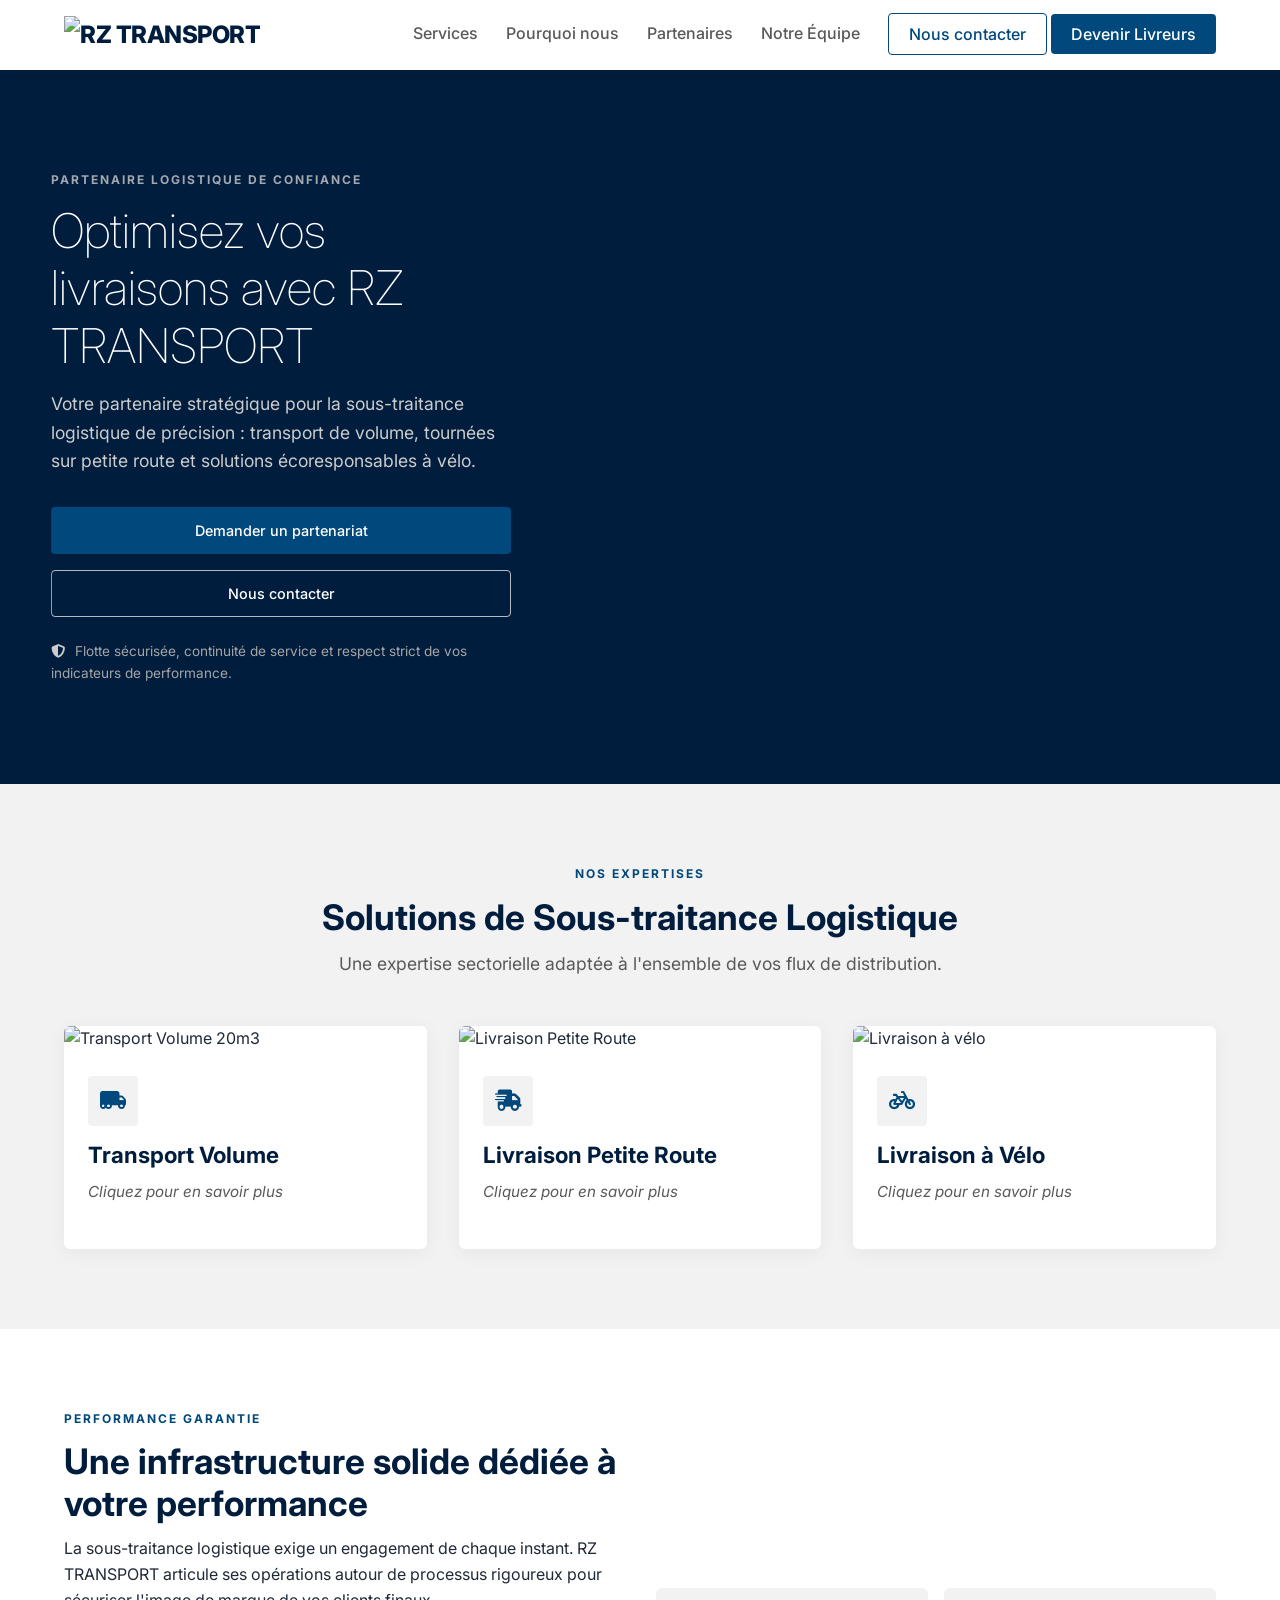
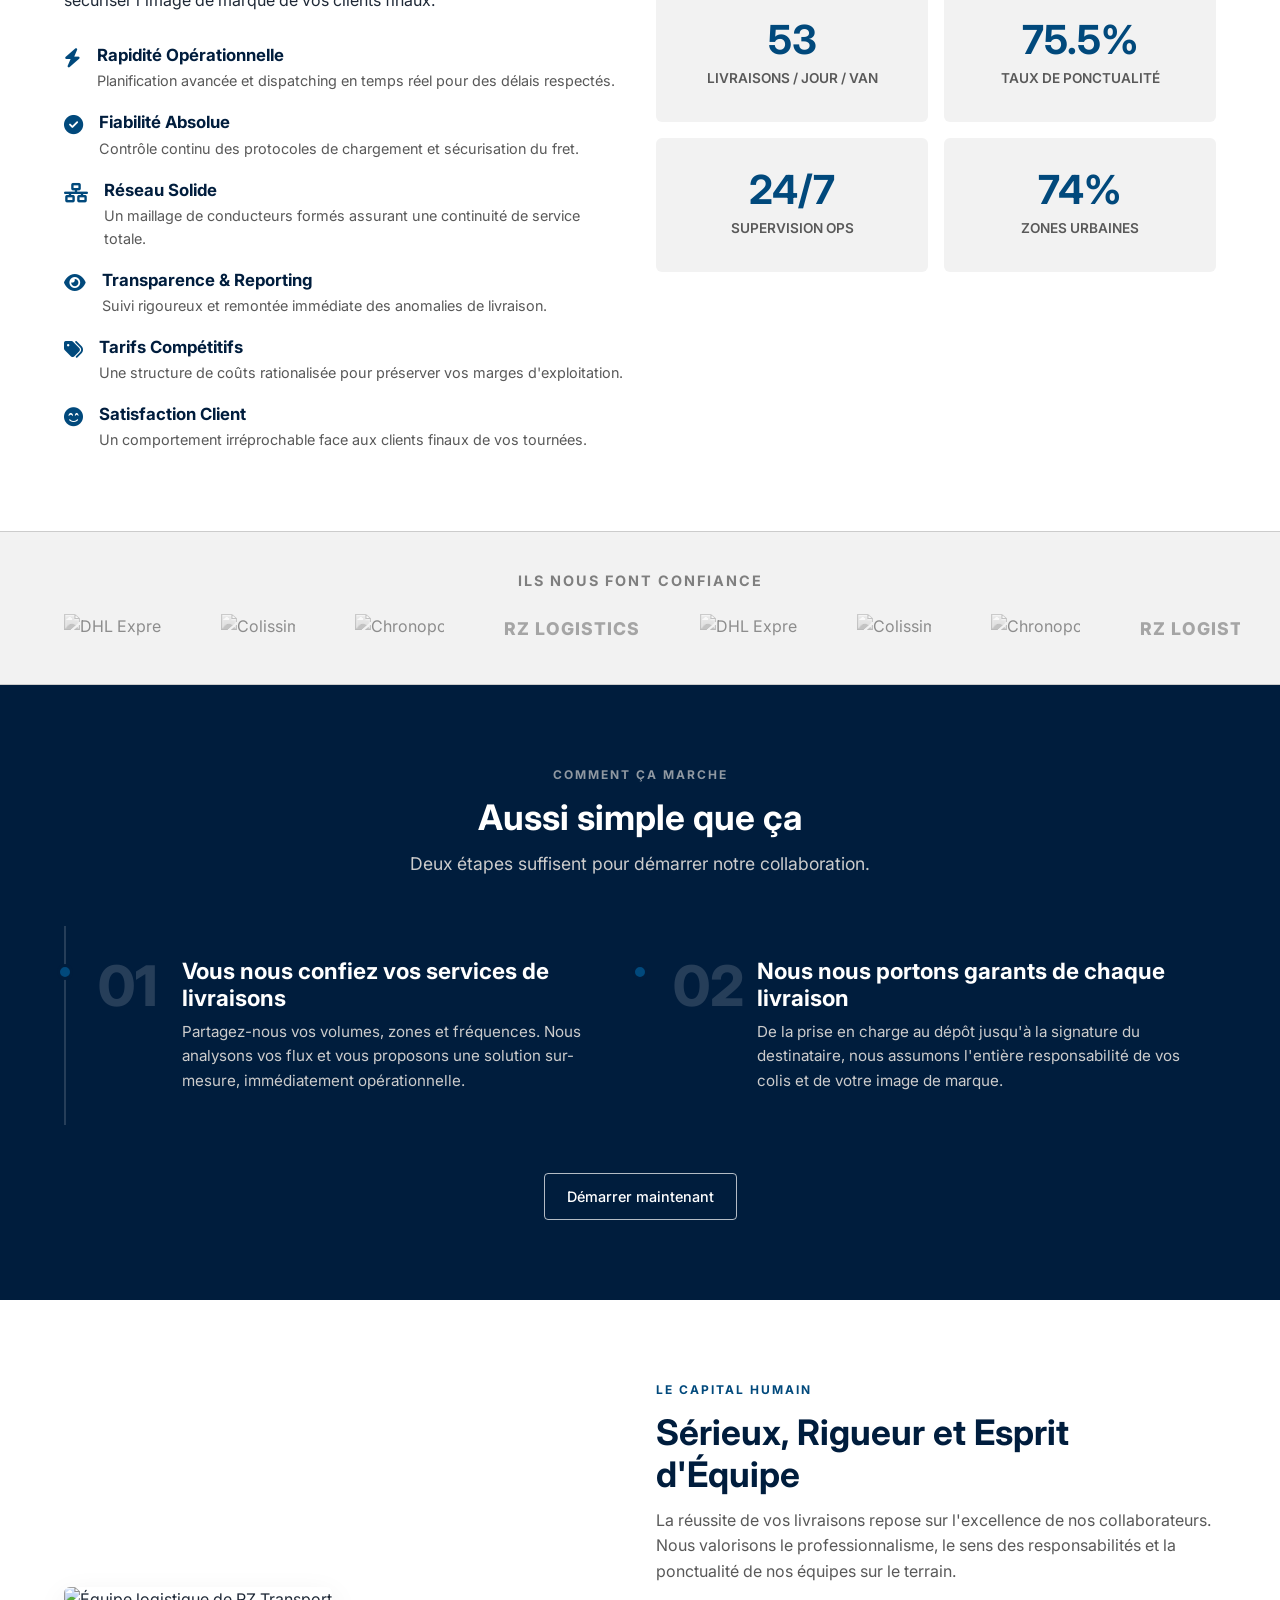
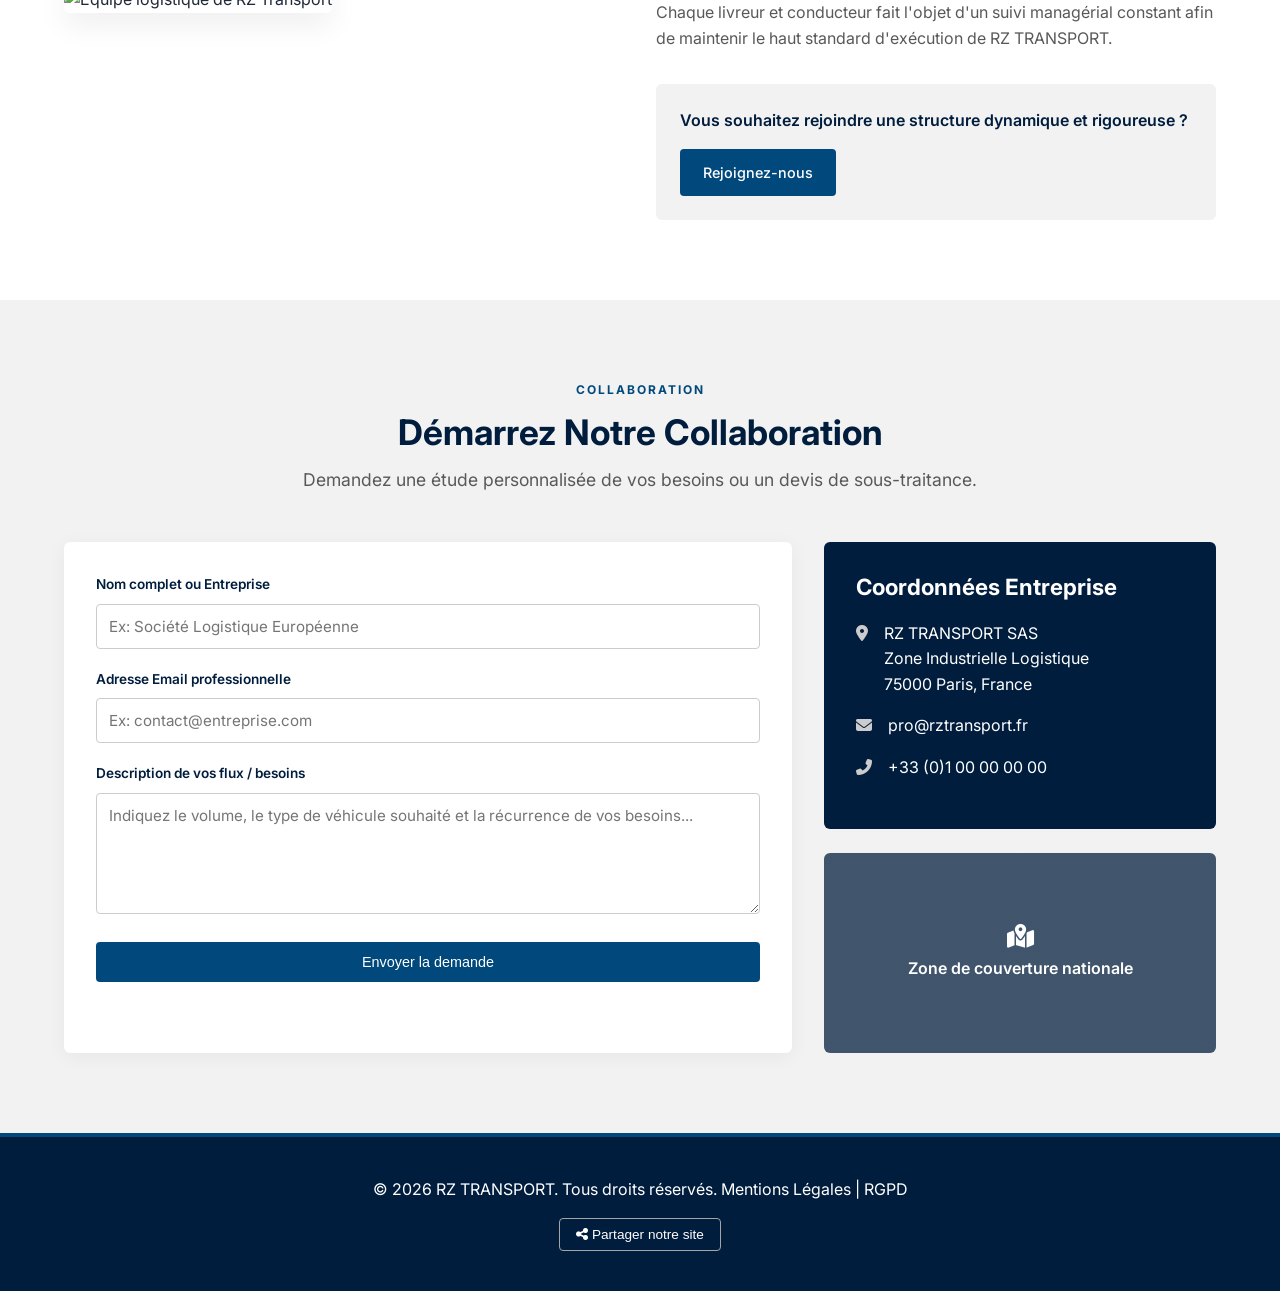
==== index.html @ 20af2008 "commit 3" ====
<!DOCTYPE html>
<html lang="fr">
<head>
    <meta charset="UTF-8">
    <meta name="viewport" content="width=device-width, initial-scale=1.0">
    <link rel="icon" type="image/png" href="favicon.png">
    <title>RZ TRANSPORT</title>
    <link rel="stylesheet" href="https://cdnjs.cloudflare.com/ajax/libs/font-awesome/6.4.0/css/all.min.css">
    <link rel="preconnect" href="https://fonts.googleapis.com">
    <link rel="preconnect" href="https://fonts.gstatic.com" crossorigin>
    <link href="https://fonts.googleapis.com/css2?family=Inter:wght@300;400;500;600;700;800&display=swap" rel="stylesheet">
    <link rel="stylesheet" href="style.css">
</head>
<body>

    <header class="main-header">
        <div class=" header-container">
            <a href="index.html" class="logo"><img src="logo.png" alt="RZ TRANSPORT"></span></a>
            <button class="menu-toggle" aria-label="Ouvrir le menu"><i class="fas fa-bars"></i></button>
            <nav class="main-nav">
                <a href="#services" class="nav-link">Services</a>
                <a href="#pourquoi-nous" class="nav-link">Pourquoi nous</a>
                <a href="#partenaires" class="nav-link">Partenaires</a>
                <a href="#equipe" class="nav-link">Notre Équipe</a>
                <div class="boutton"> 
                    <a href="#contact" class="nav-link btn-nav-secondary">Nous contacter</a>
                    <a href="candidature.html" class="nav-link btn-nav-primary">Devenir Livreurs</a>
                </div>
              
            </nav>
          
        </div>
    </header>

    <!-- HERO diagonal split -->
    <section class="hero-section">
        <div class="hero-left">
            <div class="hero-left-inner hero-content reveal">
                <span class="section-eyebrow" style="color: var(--silver-2); opacity: 0.8;">Partenaire Logistique de Confiance</span>
                <h1>Optimisez vos livraisons avec RZ TRANSPORT</h1>
                <p class="lead">Votre partenaire stratégique pour la sous-traitance logistique de précision : transport de volume, tournées sur petite route et solutions écoresponsables à vélo.</p>
                <div class="hero-actions">
                    <a href="#contact" class="btn btn-primary">Demander un partenariat</a>
                    <a href="#contact" class="btn btn-outline-light">Nous contacter</a>
                </div>
                <p class="reassurance-text">
                    <i class="fas fa-shield-alt"></i> Flotte sécurisée, continuité de service et respect strict de vos indicateurs de performance.
                </p>
            </div>
        </div>
        <div class="hero-right">
            <video autoplay loop muted playsinline width="100%">
                <source src="video.mp4" type="video/mp4">
                Votre navigateur ne prend pas en charge les vidéos HTML5.
              </video>
              
        </div>
    </section>

    <section id="services" class="services-section bg-light">
        <div class="container">
            <div class="section-header text-center reveal">
                <span class="section-eyebrow">Nos Expertises</span>
                <h2>Solutions de Sous-traitance Logistique</h2>
                <p class="section-subtitle">Une expertise sectorielle adaptée à l'ensemble de vos flux de distribution.</p>
            </div>
            <div class="grid-3">
                <div class="card service-card reveal" data-service="volume">
                    <div class="card-img-holder">
                      <img src="https://images.unsplash.com/photo-1586528116311-ad8dd3c8310d?auto=format&fit=crop&w=600&q=80" alt="Transport Volume 20m3">
                    </div>
                    <div class="card-body">
                      <div class="service-icon-box"><i class="fas fa-truck-moving"></i></div>
                      <h3>Transport Volume</h3>
                      <p class="card-hint">Cliquez pour en savoir plus</p>
                    </div>
                  </div>
                  
                  <div class="card service-card reveal" data-service="route">
                    <div class="card-img-holder">
                      <img src="https://images.unsplash.com/photo-1516542008748-1d139d366f6a?auto=format&fit=crop&w=600&q=80" alt="Livraison Petite Route">
                    </div>
                    <div class="card-body">
                      <div class="service-icon-box"><i class="fas fa-shipping-fast"></i></div>
                      <h3>Livraison Petite Route</h3>
                      <p class="card-hint">Cliquez pour en savoir plus</p>
                    </div>
                  </div>
                  
                  <div class="card service-card reveal" data-service="velo">
                    <div class="card-img-holder">
                      <img src="https://images.unsplash.com/photo-1485965120184-e220f721d03e?auto=format&fit=crop&w=600&q=80" alt="Livraison à vélo">
                    </div>
                    <div class="card-body">
                      <div class="service-icon-box"><i class="fas fa-bicycle"></i></div>
                      <h3>Livraison à Vélo</h3>
                      <p class="card-hint">Cliquez pour en savoir plus</p>
                    </div>
                  </div>            </div>
        </div>
    </section>

    <section id="pourquoi-nous" class="why-section">
        <div class="container">
            <div class="grid-2 gap-align">
                <div class="reveal">
                    <span class="section-eyebrow">Performance Garantie</span>
                    <h2>Une infrastructure solide dédiée à votre performance</h2>
                    <p>La sous-traitance logistique exige un engagement de chaque instant. RZ TRANSPORT articule ses opérations autour de processus rigoureux pour sécuriser l'image de marque de vos clients finaux.</p>
                    <div class="features-list">
                        <div class="feature-item">
                            <i class="fas fa-bolt feature-icon"></i>
                            <div><h4>Rapidité Opérationnelle</h4><p>Planification avancée et dispatching en temps réel pour des délais respectés.</p></div>
                        </div>
                        <div class="feature-item">
                            <i class="fas fa-check-circle feature-icon"></i>
                            <div><h4>Fiabilité Absolue</h4><p>Contrôle continu des protocoles de chargement et sécurisation du fret.</p></div>
                        </div>
                        <div class="feature-item">
                            <i class="fas fa-network-wired feature-icon"></i>
                            <div><h4>Réseau Solide</h4><p>Un maillage de conducteurs formés assurant une continuité de service totale.</p></div>
                        </div>
                        <div class="feature-item">
                            <i class="fas fa-eye feature-icon"></i>
                            <div><h4>Transparence & Reporting</h4><p>Suivi rigoureux et remontée immédiate des anomalies de livraison.</p></div>
                        </div>
                        <div class="feature-item">
                            <i class="fas fa-tags feature-icon"></i>
                            <div><h4>Tarifs Compétitifs</h4><p>Une structure de coûts rationalisée pour préserver vos marges d'exploitation.</p></div>
                        </div>
                        <div class="feature-item">
                            <i class="fas fa-smile-beam feature-icon"></i>
                            <div><h4>Satisfaction Client</h4><p>Un comportement irréprochable face aux clients finaux de vos tournées.</p></div>
                        </div>
                    </div>
                </div>
                <div class="kpi-wrapper grid-2 reveal">
                    <div class="kpi-box"><div class="kpi-number">70</div><div class="kpi-label">Livraisons / Jour / Van</div></div>
                    <div class="kpi-box"><div class="kpi-number">99.4%</div><div class="kpi-label">Taux de Ponctualité</div></div>
                    <div class="kpi-box"><div class="kpi-number">24/7</div><div class="kpi-label">Supervision Ops</div></div>
                    <div class="kpi-box"><div class="kpi-number">100%</div><div class="kpi-label">Zones Urbaines</div></div>
                </div>
            </div>
        </div>
    </section>

    <section id="partenaires" class="partners-section bg-light text-center">
        <div class="container overflow-hidden">
            <h3 class="partner-title">Ils nous font confiance</h3>
            <div class="marquee-wrapper">
                <div class="marquee-track">
                    <div class="partner-logo"><img src="https://upload.wikimedia.org/wikipedia/commons/thumb/b/b3/DHL_Logo.svg/320px-DHL_Logo.svg.png" alt="DHL Express"></div>
                    <div class="partner-logo"><img src="https://upload.wikimedia.org/wikipedia/fr/thumb/6/69/Logo_Colissimo.svg/320px-Logo_Colissimo.svg.png" alt="Colissimo"></div>
                    <div class="partner-logo"><img src="https://upload.wikimedia.org/wikipedia/commons/thumb/f/f5/Chronopost_logo.svg/320px-Chronopost_logo.svg.png" alt="Chronopost"></div>
                    <div class="partner-logo"><span>RZ LOGISTICS</span></div>
                    <div class="partner-logo"><img src="https://upload.wikimedia.org/wikipedia/commons/thumb/b/b3/DHL_Logo.svg/320px-DHL_Logo.svg.png" alt="DHL Express"></div>
                    <div class="partner-logo"><img src="https://upload.wikimedia.org/wikipedia/fr/thumb/6/69/Logo_Colissimo.svg/320px-Logo_Colissimo.svg.png" alt="Colissimo"></div>
                    <div class="partner-logo"><img src="https://upload.wikimedia.org/wikipedia/commons/thumb/f/f5/Chronopost_logo.svg/320px-Chronopost_logo.svg.png" alt="Chronopost"></div>
                    <div class="partner-logo"><span>RZ LOGISTICS</span></div>
                </div>
            </div>
        </div>
    </section>

    <section id="processus" class="process-section">
        <div class="container">
            <div class="section-header text-center reveal">
                <span class="section-eyebrow">Comment ça marche</span>
                <h2>Aussi simple que ça</h2>
                <p class="section-subtitle">Deux étapes suffisent pour démarrer notre collaboration.</p>
            </div>
            <div class="process-steps reveal">
                <div class="process-step">
                    <div class="process-step-dot"></div>
                    <div class="process-step-number">01</div>
                    <div class="process-step-content">
                        <h3>Vous nous confiez vos services de livraisons</h3>
                        <p>Partagez-nous vos volumes, zones et fréquences. Nous analysons vos flux et vous proposons une solution sur-mesure, immédiatement opérationnelle.</p>
                    </div>
                </div>
                <div class="process-step">
                    <div class="process-step-dot"></div>
                    <div class="process-step-number">02</div>
                    <div class="process-step-content">
                        <h3>Nous nous portons garants de chaque livraison</h3>
                        <p>De la prise en charge au dépôt jusqu'à la signature du destinataire, nous assumons l'entière responsabilité de vos colis et de votre image de marque.</p>
                    </div>
                </div>
            </div>
            <div class="text-center reveal" style="margin-top: 48px;">
                <a href="#contact" class="btn btn-outline-light">Démarrer maintenant</a>
            </div>
        </div>
    </section>

    <section id="equipe" class="team-section">
        <div class="container grid-2 gap-align">
            <div class="team-image-grid reveal">
                <img src="https://images.unsplash.com/photo-1522071820081-009f0129c71c?auto=format&fit=crop&w=800&q=80" alt="Équipe logistique de RZ Transport" class="team-main-img">
            </div>
            <div class="team-content reveal">
                <span class="section-eyebrow">Le Capital Humain</span>
                <h2>Sérieux, Rigueur et Esprit d'Équipe</h2>
                <p>La réussite de vos livraisons repose sur l'excellence de nos collaborateurs. Nous valorisons le professionnalisme, le sens des responsabilités et la ponctualité de nos équipes sur le terrain.</p>
                <p>Chaque livreur et conducteur fait l'objet d'un suivi managérial constant afin de maintenir le haut standard d'exécution de RZ TRANSPORT.</p>
                <div class="team-cta-box">
                    <p>Vous souhaitez rejoindre une structure dynamique et rigoureuse ?</p>
                    <a href="candidature.html" class="btn btn-primary">Rejoignez-nous</a>
                </div>
            </div>
        </div>
    </section>

    <section id="contact" class="contact-section bg-light">
        <div class="container">
            <div class="section-header text-center reveal">
                <span class="section-eyebrow">Collaboration</span>
                <h2>Démarrez Notre Collaboration</h2>
                <p class="section-subtitle">Demandez une étude personnalisée de vos besoins ou un devis de sous-traitance.</p>
            </div>
            <div class="grid-2-contact reveal">
                <div class="contact-form-wrapper">
                    <form class="contact-form">
                        <div class="form-group">
                            <label for="name">Nom complet ou Entreprise</label>
                            <input type="text" id="name" required placeholder="Ex: Société Logistique Européenne">
                        </div>
                        <div class="form-group">
                            <label for="email">Adresse Email professionnelle</label>
                            <input type="email" id="email" required placeholder="Ex: contact@entreprise.com">
                        </div>
                        <div class="form-group">
                            <label for="message">Description de vos flux / besoins</label>
                            <textarea id="message" rows="5" required placeholder="Indiquez le volume, le type de véhicule souhaité et la récurrence de vos besoins..."></textarea>
                        </div>
                        <button type="submit" class="btn btn-primary btn-block">Envoyer la demande</button>
                    </form>
                </div>
                <div class="contact-info-wrapper">
                    <div class="info-card">
                        <h3>Coordonnées Entreprise</h3>
                        <div class="info-item"><i class="fas fa-map-marker-alt"></i><p>RZ TRANSPORT SAS<br>Zone Industrielle Logistique<br>75000 Paris, France</p></div>
                        <div class="info-item"><i class="fas fa-envelope"></i><p>pro@rztransport.fr</p></div>
                        <div class="info-item"><i class="fas fa-phone-alt"></i><p>+33 (0)1 00 00 00 00</p></div>
                    </div>
                    <div class="map-placeholder">
                        <div class="map-overlay"><i class="fas fa-map-marked-alt"></i><span>Zone de couverture nationale</span></div>
                    </div>
                </div>
            </div>
        </div>
    </section>

    <footer class="main-footer text-light">
        <div class="container text-center">
            <p>&copy; 2026 RZ TRANSPORT. Tous droits réservés. Mentions Légales | RGPD</p>
            <button id="shareBtn" class="btn-share-trigger"><i class="fas fa-share-alt"></i> Partager notre site</button>
        </div>
    </footer>

    <div id="shareModal" class="modal-overlay">
        <div class="modal-card">
            <button class="modal-close" aria-label="Fermer"><i class="fas fa-times"></i></button>
            <h3>Partager le site</h3>
            <p class="modal-desc">Scannez le QR Code ou copiez le lien d'accès ci-dessous.</p>
            <div id="qrContainer" class="qr-container"><img id="qrImage" src="" alt="QR Code Destination"></div>
            <div class="share-link-box">
                <input type="text" id="shareLinkInput" readonly>
                <button id="copyLinkBtn" class="btn btn-secondary"><i class="fas fa-copy"></i> Copier</button>
            </div>
            <button id="printQrBtn" class="btn btn-outline-dark btn-block"><i class="fas fa-print"></i> Imprimer le QR Code</button>
        </div>
    </div>

    <script src="animations.js"></script>

    <div id="serviceModal" class="service-modal-overlay">
  <div class="service-modal-card">
    <button class="service-modal-close" id="serviceModalClose"><i class="fas fa-times"></i></button>
    <img id="serviceModalImg" class="service-modal-img" src="" alt="">
    <div class="service-modal-body">
      <div class="service-modal-icon"><i id="serviceModalIcon"></i></div>
      <h3 id="serviceModalTitle"></h3>
      <p id="serviceModalDesc"></p>
      <a href="#contact" class="btn btn-primary" id="serviceModalCta" onclick="document.getElementById('serviceModal').classList.remove('active')">Nous contacter</a>
    </div>
  </div>
</div>
</body>
</html>
---- style.css ----
:root {
  --charcoal: #595959ff;
  --grey: #7f7f7fff;
  --silver: #a5a5a5ff;
  --silver-2: #ccccccff;
  --white-smoke: #f2f2f2ff;
  --brand-main: #001d3d;
  --brand-cta: #01497c;
  --text-dark: #1f2937;
  --transition-smooth: all 0.3s cubic-bezier(0.4, 0, 0.2, 1);
}

* {
  margin: 0;
  padding: 0;
  box-sizing: border-box;
}

html {
  scroll-behavior: smooth;
  font-family: "Inter", sans-serif;
  color: var(--text-dark);
  line-height: 1.6;
}

body {
  background-color: #ffffff;
  overflow-x: hidden;
}

.container {
  width: 100%;
  max-width: 1200px;
  margin: 0 auto;
  padding: 0 24px;
}
.max-width-md {
  max-width: 760px;
}
.text-center {
  text-align: center;
}
.text-light {
  color: #ffffff;
}
.bg-light {
  background-color: var(--white-smoke);
}
.overflow-hidden {
  overflow: hidden;
}

.grid-2,
.grid-3,
.grid-2-contact {
  display: grid;
  grid-template-columns: 1fr;
  gap: 32px;
}

h1,
h2,
h3,
h4 {
  font-weight: 700;
  line-height: 1.2;
  color: var(--brand-main);
}
h1 {
  font-size: 2.2rem;
  margin-bottom: 16px;
  font-weight: 700;
}
h2 {
  font-size: 1.8rem;
  margin-bottom: 12px;
}
h3 {
  font-size: 1.4rem;
  margin-bottom: 12px;
}

.section-header {
  margin-bottom: 48px;
}
.section-subtitle {
  color: var(--charcoal);
  font-size: 1.1rem;
}

.section-eyebrow {
  display: block;
  font-size: 0.75rem;
  font-weight: 700;
  text-transform: uppercase;
  letter-spacing: 2px;
  color: var(--brand-cta);
  margin-bottom: 12px;
}

.btn {
  display: inline-flex;
  align-items: center;
  justify-content: center;
  padding: 11px 22px;
  font-size: 0.9rem;
  font-weight: 500;
  border-radius: 4px;
  cursor: pointer;
  text-decoration: none;
  transition: var(--transition-smooth);
  border: 1px solid transparent;
}
.btn-primary {
  background-color: var(--brand-cta);
  color: #ffffff;
}
.btn-primary:hover {
  background-color: rgba(1, 73, 124, 0.82);
  transform: translateY(-2px);
}
.btn-outline-light {
  border-color: rgba(255,255,255,0.7);
  color: #ffffff;
  background: transparent;
}
.btn-outline-light:hover {
  background-color: rgba(255,255,255,0.12);
  border-color: #ffffff;
  color: #ffffff;
}
.btn-outline-dark {
  border-color: rgba(0,29,61,0.5);
  color: var(--brand-main);
  background: transparent;
}
.btn-outline-dark:hover {
  background-color: rgba(0,29,61,0.08);
  border-color: var(--brand-main);
}
.btn-secondary {
  background-color: var(--silver-2);
  color: var(--brand-main);
  border-color: var(--silver-2);
}
.btn-secondary:hover {
  background-color: rgba(165,165,165,0.35);
  border-color: var(--silver);
}
.btn-block {
  width: 100%;
}

/* =====================
   HEADER
   ===================== */
.main-header {
  background-color: #ffffff;
  box-shadow: 0 2px 10px rgba(0, 0, 0, 0.06);
  position: sticky;
  top: 0;
  z-index: 1000;
  padding: 16px 0;
  transition: box-shadow 0.3s ease;
  width: 100%;
}
.main-header.scrolled {
  box-shadow: 0 4px 24px rgba(0, 0, 0, 0.12);
}
.header-container {
  display: flex;
  justify-content: space-between;
  align-items: center;
  padding-left: 5%;
  padding-right: 5%;

  
}

.logo {
  font-size: 1.5rem;
  font-weight: 800;
  color: var(--brand-main);
  text-decoration: none;
  letter-spacing: -0.5px;
}
.logo span {
  color: var(--brand-cta);
}

.menu-toggle {
  background: none;
  border: none;
  font-size: 1.5rem;
  color: var(--brand-main);
  cursor: pointer;
}

.main-nav {
  display: none;
  flex-direction: column;
  position: absolute;
  top: 100%;
  left: 0;
  width: 100%;
  background: #ffffff;
  padding: 24px;
  box-shadow: 0 10px 15px rgba(0, 0, 0, 0.1);
  gap: 16px;
}
.main-nav.active {
  display: flex;
}

.nav-link {
  text-decoration: none;
  color: var(--charcoal);
  font-weight: 500;
  transition: var(--transition-smooth);
  position: relative;
  padding-bottom: 2px;
}
.nav-link:not(.btn-nav-primary):not(.btn-nav-secondary)::after {
  content: "";
  position: absolute;
  bottom: 0;
  left: 0;
  width: 0;
  height: 2px;
  background: var(--brand-cta);
  transition: width 0.25s ease;
}
.nav-link:not(.btn-nav-primary):not(.btn-nav-secondary):hover::after {
  width: 100%;
}
.nav-link:not(.btn-nav-primary):not(.btn-nav-secondary):hover {
  color: var(--brand-main);
}

.btn-nav-primary,
.btn-nav-secondary {
  padding: 10px 20px;
  border-radius: 4px;
  text-align: center;
}
.btn-nav-primary {
  background: var(--brand-cta);
  color: #ffffff;
  transition: var(--transition-smooth);
}
.btn-nav-primary:hover {
  background: var(--brand-main);
}
.btn-nav-secondary {
  border: 1px solid var(--brand-cta);
  color: var(--brand-cta);
}
.btn-nav-secondary:hover {
  background: var(--brand-cta);
  color: #ffffff;
}

/* =====================
   HERO — Diagonal split
   ===================== */
.hero-section {
  position: relative;
  min-height: 560px;
  display: flex;
  align-items: stretch;
  overflow: hidden;
  background: var(--brand-main);
}

/* Left text panel */
.hero-left {
  position: relative;
  z-index: 2;
  width: 55%;
  display: flex;
  align-items: center;
  padding: 80px 0 80px 24px;
  margin-left: 4%;
  clip-path: polygon(0 0, 100% 0, 88% 100%, 0 100%);
  background: var(--brand-main);
}
.hero-left-inner {
  max-width: 520px;
  padding-right: 60px;
}

/* Right image panel */
.hero-right {
  position: absolute;
  top: 0;
  right: 0;
  width: 52%;
  height: 100%;
  z-index: 1;
}
.hero-right img,
.hero-right video {
  width: 100%;
  height: 100%;
  object-fit: cover;
  display: block;
}
/* dark overlay on image side */
.hero-right::after {
  content: "";
  position: absolute;
  inset: 0;
  background: linear-gradient(to right, var(--brand-main) 0%, transparent 40%);
  z-index: 1;
}

.hero-content h1 {
  color: #ffffff;
  font-weight: 150;
}
.hero-content .lead {
  color: var(--silver-2);
  font-size: 1.1rem;
  margin-bottom: 32px;
}
.hero-actions {
  display: flex;
  flex-direction: column;
  gap: 16px;
  margin-bottom: 24px;
}
.reassurance-text {
  font-size: 0.85rem;
  color: var(--silver);
}
.reassurance-text i {
  color: var(--silver-2);
  margin-right: 6px;
}

/* Mobile hero fallback */
@media (max-width: 767px) {
  .hero-section {
    flex-direction: column;
    min-height: 480px;
    position: relative;
  }
  .hero-left {
    width: 100%;
    clip-path: none;
    padding: 60px 24px 60px;
    background: transparent;
    position: relative;
    z-index: 2;
  }
  .hero-left-inner {
    padding-right: 0;
    max-width: 100%;
  }
  .hero-right {
    position: absolute;
    inset: 0;
    width: 100%;
    height: 100%;
    z-index: 0;
  }
  .hero-right video,
  .hero-right img {
    width: 100%;
    height: 100%;
    object-fit: cover;
    opacity: 0.55;
  }
  .hero-right::after {
    background: linear-gradient(to bottom, rgba(0,29,61,0.55) 0%, rgba(0,29,61,0.72) 100%);
  }
}

/* =====================
   SERVICES
   ===================== */
.services-section {
  padding: 80px 0;
}
.card {
  background: #ffffff;
  border-radius: 6px;
  overflow: hidden;
  box-shadow: 0 4px 20px rgba(0, 0, 0, 0.05);
  transition: var(--transition-smooth);
}
.card:hover {
  transform: translateY(-5px);
  box-shadow: 0 12px 30px rgba(0, 0, 0, 0.1);
}
.card-img-holder img {
  width: 100%;
  height: 200px;
  object-fit: cover;
}
.card-body {
  padding: 24px;
  position: relative;
}
.service-icon-box {
  width: 50px;
  height: 50px;
  background-color: var(--white-smoke);
  color: var(--brand-cta);
  display: flex;
  align-items: center;
  justify-content: center;
  font-size: 1.3rem;
  border-radius: 4px;
  margin-bottom: 16px;
}
.card-body p {
  color: var(--charcoal);
  font-size: 0.95rem;
  margin-bottom: 20px;
}
.card-link {
  text-decoration: none;
  color: var(--brand-cta);
  font-weight: 600;
  font-size: 0.9rem;
  transition: var(--transition-smooth);
}
.card-link:hover i {
  transform: translateX(5px);
}
.card-link i {
  transition: var(--transition-smooth);
  margin-left: 4px;
}

/* =====================
   WHY / KPI
   ===================== */
.why-section {
  padding: 80px 0;
}
.gap-align {
  align-items: center;
}
.features-list {
  margin-top: 32px;
  display: flex;
  flex-direction: column;
  gap: 20px;
}
.feature-item {
  display: flex;
  gap: 16px;
}
.feature-icon {
  font-size: 1.2rem;
  color: var(--brand-cta);
  margin-top: 4px;
}
.feature-item h4 {
  margin-bottom: 4px;
  font-size: 1.05rem;
}
.feature-item p {
  color: var(--charcoal);
  font-size: 0.9rem;
}

.kpi-wrapper {
  gap: 16px;
}
.kpi-box {
  background: var(--white-smoke);
  padding: 32px 16px;
  border-radius: 6px;
  text-align: center;
}
.kpi-number {
  font-size: 2.5rem;
  font-weight: 700;
  color: var(--brand-cta);
  line-height: 1;
  margin-bottom: 8px;
}
.kpi-label {
  font-size: 0.85rem;
  font-weight: 600;
  color: var(--charcoal);
  text-transform: uppercase;
}

/* =====================
   PARTNERS
   ===================== */
.partners-section {
  padding: 40px 0;
  background-color: var(--white-smoke);
  border-top: 1px solid var(--silver-2);
  border-bottom: 1px solid var(--silver-2);
}
.partner-title {
  font-size: 0.9rem;
  text-transform: uppercase;
  color: var(--grey);
  letter-spacing: 2px;
  margin-bottom: 24px;
}
.marquee-wrapper {
  display: flex;
  width: 100%;
}
.marquee-track {
  display: flex;
  gap: 60px;
  animation: marquee 20s linear infinite;
  align-items: center;
}
.partner-logo {
  display: flex;
  align-items: center;
  white-space: nowrap;
}
.partner-logo img {
  height: 30px;
  width: auto;
  object-fit: contain;
  filter: grayscale(100%) opacity(0.5);
  transition: var(--transition-smooth);
}
.partner-logo:hover img {
  filter: grayscale(0%) opacity(1);
}
.partner-logo span {
  font-size: 1.1rem;
  font-weight: 800;
  color: var(--silver);
  letter-spacing: 1px;
}

@keyframes marquee {
  0% {
    transform: translateX(0);
  }
  100% {
    transform: translateX(-50%);
  }
}

/* =====================
   PROCESS
   ===================== */
.process-section {
  padding: 80px 0;
  background: var(--brand-main);
}
.process-section h2 {
  color: #ffffff;
}
.process-section .section-subtitle {
  color: var(--silver-2);
}
.process-section .section-eyebrow {
  color: var(--silver-2);
  opacity: 0.7;
}

.process-steps {
  display: grid;
  grid-template-columns: 1fr;
  gap: 0;
  margin-top: 48px;
  border-left: 2px solid rgba(255, 255, 255, 0.15);
}
.process-step {
  display: flex;
  gap: 24px;
  padding: 32px;
  position: relative;
  transition: background 0.3s ease;
}
.process-step:hover {
  background: rgba(255, 255, 255, 0.04);
}
.process-step-dot {
  position: absolute;
  left: -9px;
  top: 38px;
  width: 16px;
  height: 16px;
  border-radius: 50%;
  background: var(--brand-cta);
  border: 3px solid var(--brand-main);
}
.process-step-number {
  font-size: 3.5rem;
  font-weight: 800;
  color: rgba(255, 255, 255, 0.15);
  line-height: 1;
  min-width: 60px;
}
.process-step-content h3 {
  color: #ffffff;
  margin-bottom: 8px;
}
.process-step-content p {
  color: var(--silver-2);
  font-size: 0.95rem;
}

/* =====================
   TEAM
   ===================== */
.team-section {
  padding: 80px 0;
}
.team-main-img {
  width: 100%;
  border-radius: 6px;
  box-shadow: 0 10px 30px rgba(0, 0, 0, 0.08);
}
.team-content p {
  color: var(--charcoal);
  margin-bottom: 16px;
}
.team-cta-box {
  margin-top: 32px;
  padding: 24px;
  background: var(--white-smoke);
  border-radius: 6px;
}
.team-cta-box p {
  font-weight: 600;
  color: var(--brand-main);
  margin-bottom: 16px;
}

/* =====================
   CONTACT
   ===================== */
.contact-section {
  padding: 80px 0;
}
.contact-form-wrapper {
  background: #ffffff;
  padding: 32px;
  border-radius: 6px;
  box-shadow: 0 4px 20px rgba(0, 0, 0, 0.05);
}
.form-group {
  margin-bottom: 20px;
}
.form-group label {
  display: block;
  font-size: 0.85rem;
  font-weight: 600;
  margin-bottom: 8px;
  color: var(--brand-main);
}
.form-group input,
.form-group textarea {
  width: 100%;
  padding: 12px;
  border: 1px solid var(--silver-2);
  border-radius: 4px;
  font-family: inherit;
  font-size: 0.95rem;
  transition: var(--transition-smooth);
}
.form-group input:focus,
.form-group textarea:focus {
  outline: none;
  border-color: var(--brand-cta);
  box-shadow: 0 0 0 3px rgba(1, 73, 124, 0.1);
}
.contact-info-wrapper {
  display: flex;
  flex-direction: column;
  gap: 24px;
}
.info-card {
  background: var(--brand-main);
  color: #ffffff;
  padding: 32px;
  border-radius: 6px;
}
.info-card h3 {
  color: #ffffff;
  margin-bottom: 20px;
}
.info-item {
  display: flex;
  gap: 16px;
  margin-bottom: 16px;
}
.info-item i {
  color: var(--silver-2);
  margin-top: 4px;
}
.map-placeholder {
  height: 200px;
  border-radius: 6px;
  position: relative;
  overflow: hidden;
  background-image:
    linear-gradient(rgba(0, 29, 61, 0.1), rgba(0, 29, 61, 0.1)),
    url("https://images.unsplash.com/photo-1524661135-423995f22d0b?auto=format&fit=crop&w=600&q=80");
  background-size: cover;
  background-position: center;
}
.map-overlay {
  position: absolute;
  inset: 0;
  background: rgba(0, 29, 61, 0.7);
  display: flex;
  flex-direction: column;
  align-items: center;
  justify-content: center;
  color: #ffffff;
  gap: 8px;
  font-weight: 600;
}
.map-overlay i {
  font-size: 1.5rem;
}

/* =====================
   RECRUITMENT PAGE
   ===================== */
.page-title-section {
  background:
    linear-gradient(rgba(0, 29, 61, 0.88), rgba(0, 29, 61, 0.88)),
    url("https://images.unsplash.com/photo-1508962914676-134849a727f0?auto=format&fit=crop&w=1200&q=80");
  background-size: cover;
  background-position: center;
  padding: 80px 0;
}
.page-title-section h1 {
  color: #ffffff;
}
.page-title-section .lead {
  color: var(--silver-2);
  font-size: 1.1rem;
  margin-top: 12px;
}

.benefits-recruitment {
  padding: 80px 0;
}
.benefit-box {
  padding: 28px 24px;
  border-radius: 6px;
  background: #ffffff;
  border: 1px solid var(--white-smoke);
  transition: var(--transition-smooth);
}
.benefit-box:hover {
  box-shadow: 0 10px 25px rgba(0, 0, 0, 0.07);
  transform: translateY(-3px);
}
.benefit-icon {
  font-size: 2rem;
  color: var(--brand-cta);
  margin-bottom: 16px;
}

.profiles-section {
  padding: 80px 0;
}
.profile-card {
  background: #ffffff;
  padding: 32px;
  border-radius: 6px;
  box-shadow: 0 4px 20px rgba(0, 0, 0, 0.05);
}
.criteria-list {
  list-style: none;
}
.criteria-list li {
  display: flex;
  gap: 12px;
  margin-bottom: 14px;
  align-items: flex-start;
}
.criteria-list li i {
  color: #22c55e;
  margin-top: 4px;
}

.recruitment-images {
  padding: 60px 0;
  background: var(--brand-main);
}
.recruitment-images-grid {
  display: grid;
  grid-template-columns: repeat(2, 1fr);
  gap: 12px;
}
.recruitment-images-grid img {
  width: 100%;
  height: 200px;
  object-fit: cover;
  border-radius: 6px;
  filter: brightness(0.8);
  transition: var(--transition-smooth);
}
.recruitment-images-grid img:hover {
  filter: brightness(1);
  transform: scale(1.02);
}
.recruitment-images-grid img:first-child {
  grid-column: 1 / -1;
  height: 260px;
}

.recruitment-form-section {
  padding: 80px 0;
}
.file-upload-group input[type="file"] {
  display: none;
}
.file-label {
  display: flex;
  align-items: center;
  justify-content: center;
  gap: 12px;
  padding: 16px;
  background: var(--white-smoke);
  border: 2px dashed var(--silver);
  border-radius: 4px;
  cursor: pointer;
  transition: var(--transition-smooth);
}
.file-label:hover {
  background: var(--silver-2);
}
.file-name-display {
  display: block;
  margin-top: 8px;
  font-size: 0.85rem;
  color: var(--charcoal);
  font-style: italic;
}

/* =====================
   FOOTER
   ===================== */
.main-footer {
  background: var(--brand-main);
  padding: 40px 0;
  border-top: 4px solid var(--brand-cta);
}
.btn-share-trigger {
  background: transparent;
  border: 1px solid var(--silver);
  color: #ffffff;
  padding: 8px 16px;
  font-size: 0.85rem;
  border-radius: 4px;
  cursor: pointer;
  margin-top: 16px;
  transition: var(--transition-smooth);
}
.btn-share-trigger:hover {
  background: #ffffff;
  color: var(--brand-main);
}

/* =====================
   MODAL
   ===================== */
.modal-overlay {
  position: fixed;
  inset: 0;
  background: rgba(0, 0, 0, 0.6);
  z-index: 2000;
  display: none;
  align-items: center;
  justify-content: center;
  padding: 20px;
  backdrop-filter: blur(4px);
}
.modal-overlay.active {
  display: flex;
}
.modal-card {
  background: #ffffff;
  width: 100%;
  max-width: 440px;
  padding: 32px;
  border-radius: 6px;
  position: relative;
  box-shadow: 0 20px 50px rgba(0, 0, 0, 0.3);
  text-align: center;
}
.modal-close {
  position: absolute;
  top: 16px;
  right: 16px;
  background: none;
  border: none;
  font-size: 1.2rem;
  cursor: pointer;
  color: var(--charcoal);
}
.modal-desc {
  font-size: 0.9rem;
  color: var(--charcoal);
  margin-bottom: 24px;
}
.qr-container {
  width: 160px;
  height: 160px;
  margin: 0 auto 24px auto;
  background: var(--white-smoke);
  display: flex;
  align-items: center;
  justify-content: center;
  border: 1px solid var(--silver-2);
}
.qr-container img {
  width: 100%;
  height: 100%;
  object-fit: contain;
}
.share-link-box {
  display: flex;
  gap: 8px;
  margin-bottom: 16px;
}
.share-link-box input {
  flex: 1;
  padding: 10px;
  font-size: 0.85rem;
  border: 1px solid var(--silver-2);
  border-radius: 4px;
  background: var(--white-smoke);
}

/* =====================
   REVEAL ANIMATION
   ===================== */
.reveal {
  opacity: 0;
  transform: translateY(20px);
  transition:
    opacity 0.6s ease-out,
    transform 0.6s ease-out;
}
.reveal.visible {
  opacity: 1;
  transform: translateY(0);
}

/* =====================
   DESKTOP
   ===================== */
@media (min-width: 768px) {
  h1 {
    font-size: 3rem;
  }
  h2 {
    font-size: 2.2rem;
  }

  .grid-2 {
    grid-template-columns: repeat(2, 1fr);
  }
  .grid-3 {
    grid-template-columns: repeat(3, 1fr);
  }
  .grid-2-contact {
    grid-template-columns: 1.3fr 0.7fr;
  }
  .grid-2-form {
    display: grid;
    grid-template-columns: repeat(2, 1fr);
    gap: 16px;
  }

  .menu-toggle {
    display: none;
  }
  .main-nav {
    display: flex;
    position: static;
    flex-direction: row;
    width: auto;
    padding: 0;
    box-shadow: none;
    align-items: center;
    gap: 28px;
  }

  .hero-left {
    padding: 100px 0 100px 0;
  }

  .process-steps {
    grid-template-columns: repeat(2, 1fr);
  }

  .recruitment-images-grid {
    grid-template-columns: repeat(4, 1fr);
  }
  .recruitment-images-grid img {
    height: 220px;
  }
  .recruitment-images-grid img:first-child {
    grid-column: span 2;
    height: 280px;
  }
}

@media print {
  body * {
    display: none !important;
  }
  #shareModal,
  .modal-card,
  .qr-container,
  .qr-container img {
    display: block !important;
    position: static !important;
    width: 300px !important;
    height: 300px !important;
    margin: 0 auto !important;
  }
  .modal-close,
  .share-link-box,
  #printQrBtn,
  h3,
  .modal-desc {
    display: none !important;
  }
}

/* =====================
   SERVICE MODAL
   ===================== */
   .service-modal-overlay {
    position: fixed;
    inset: 0;
    background: rgba(0, 0, 0, 0.65);
    z-index: 3000;
    display: none;
    align-items: center;
    justify-content: center;
    padding: 20px;
    backdrop-filter: blur(5px);
  }
  .service-modal-overlay.active {
    display: flex;
  }
  .service-modal-card {
    background: #ffffff;
    width: 100%;
    max-width: 560px;
    border-radius: 8px;
    overflow: hidden;
    position: relative;
    box-shadow: 0 24px 60px rgba(0,0,0,0.25);
    animation: modalIn 0.3s cubic-bezier(0.34, 1.56, 0.64, 1) both;
  }
  @keyframes modalIn {
    from { opacity: 0; transform: scale(0.92) translateY(16px); }
    to   { opacity: 1; transform: scale(1) translateY(0); }
  }
  .service-modal-img {
    width: 100%;
    height: 220px;
    object-fit: cover;
    display: block;
  }
  .service-modal-body {
    padding: 32px;
  }
  .service-modal-icon {
    width: 48px;
    height: 48px;
    background: var(--white-smoke);
    color: var(--brand-cta);
    display: flex;
    align-items: center;
    justify-content: center;
    font-size: 1.3rem;
    border-radius: 4px;
    margin-bottom: 16px;
  }
  .service-modal-body h3 {
    font-size: 1.5rem;
    margin-bottom: 12px;
    color: var(--brand-main);
  }
  .service-modal-body p {
    color: var(--charcoal);
    font-size: 0.97rem;
    line-height: 1.7;
    margin-bottom: 14px;
  }
  .service-modal-close {
    position: absolute;
    top: 14px;
    right: 14px;
    background: rgba(0,0,0,0.35);
    border: none;
    color: #fff;
    width: 34px;
    height: 34px;
    border-radius: 50%;
    font-size: 1rem;
    cursor: pointer;
    display: flex;
    align-items: center;
    justify-content: center;
    transition: background 0.2s;
    z-index: 10;
  }
  .service-modal-close:hover {
    background: rgba(0,0,0,0.6);
  }
  .service-card {
    cursor: pointer;
  }

  .card-hint {
    color: var(--silver);
    font-size: 0.8rem;
    font-style: italic;
    margin: 0;
  }
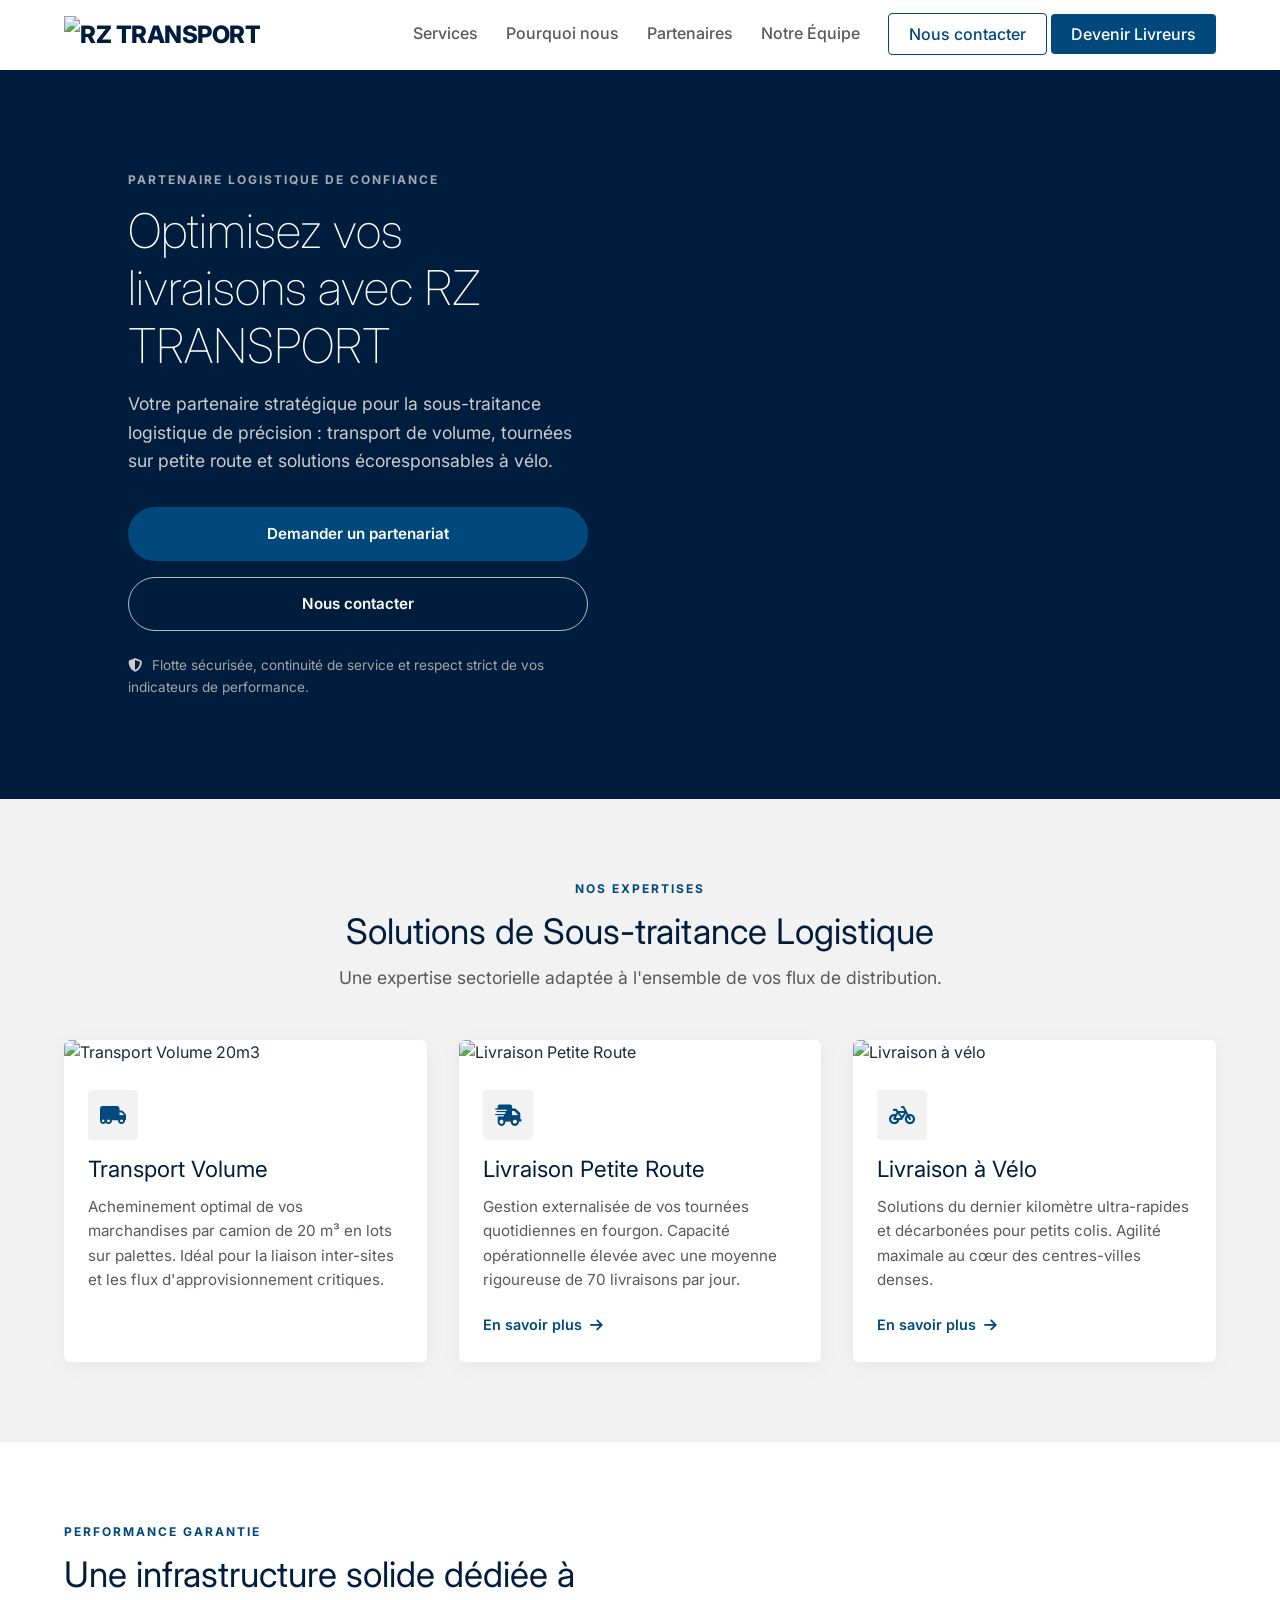
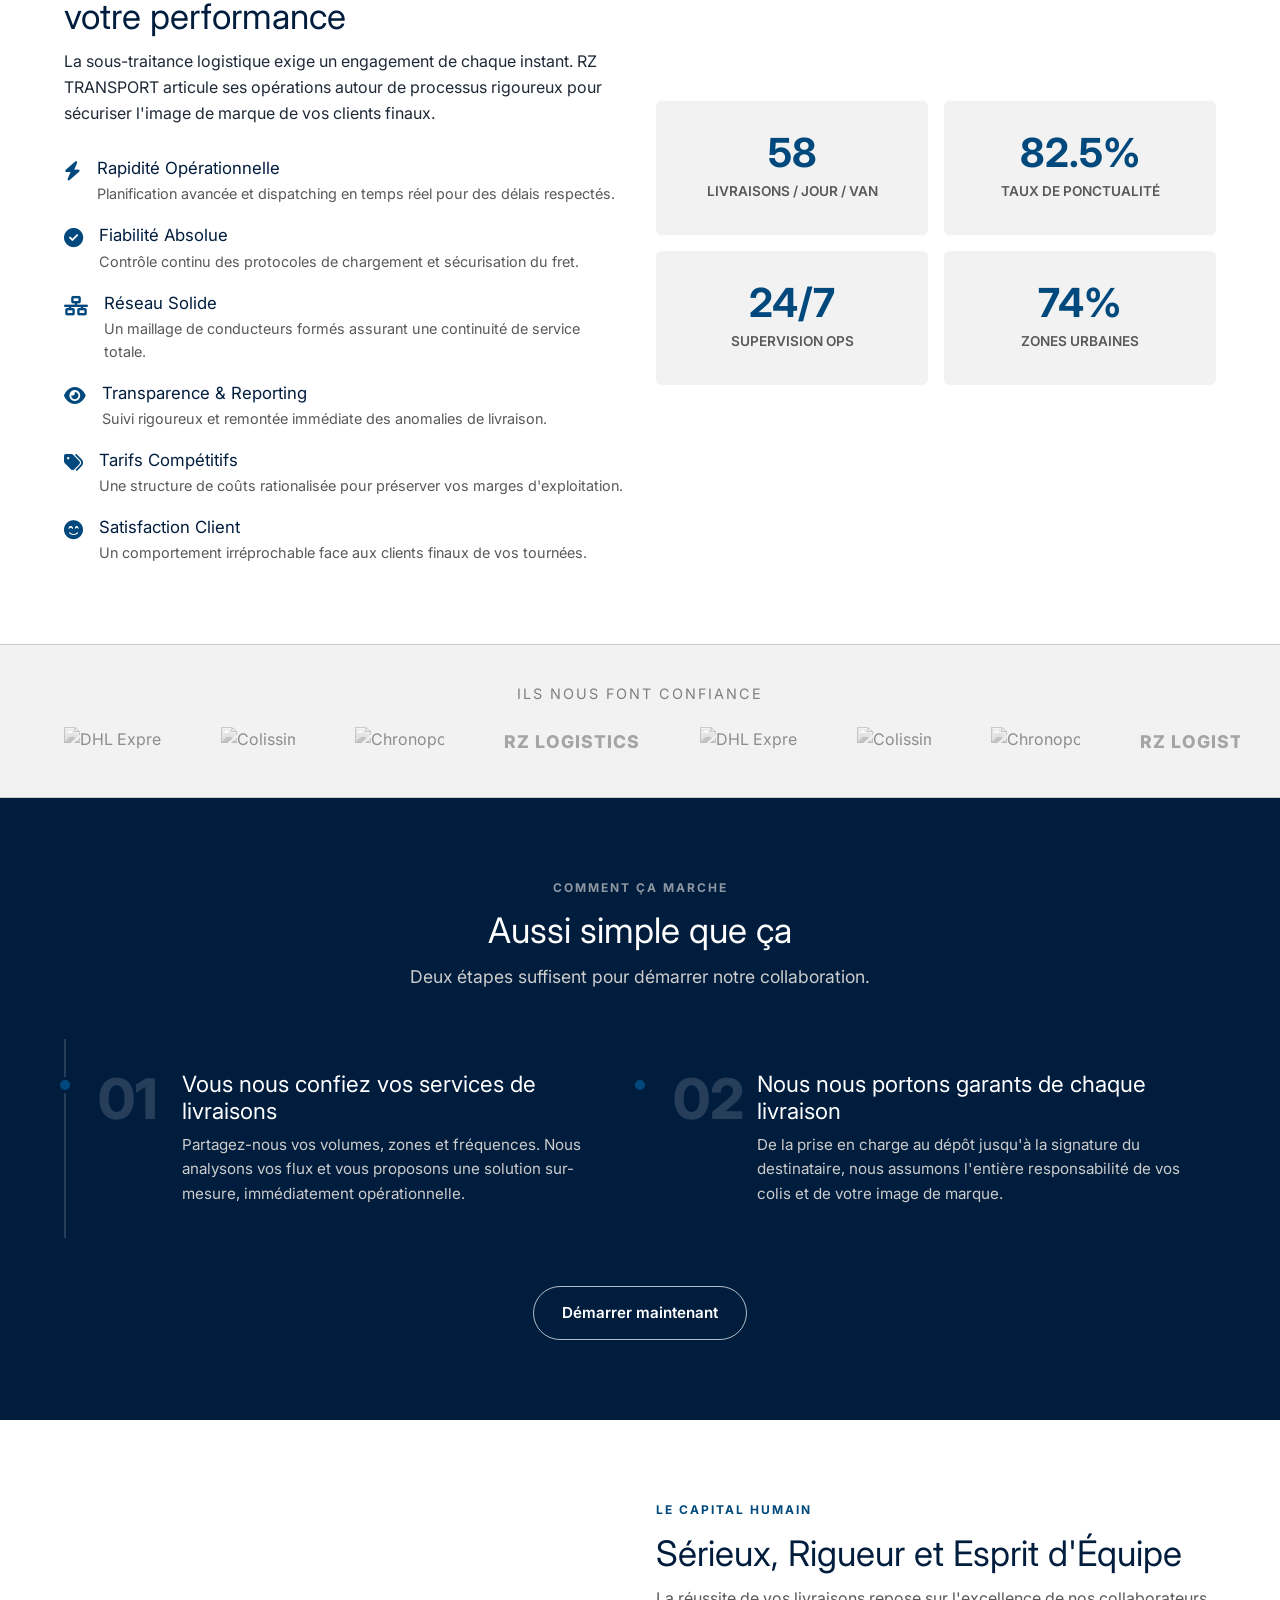
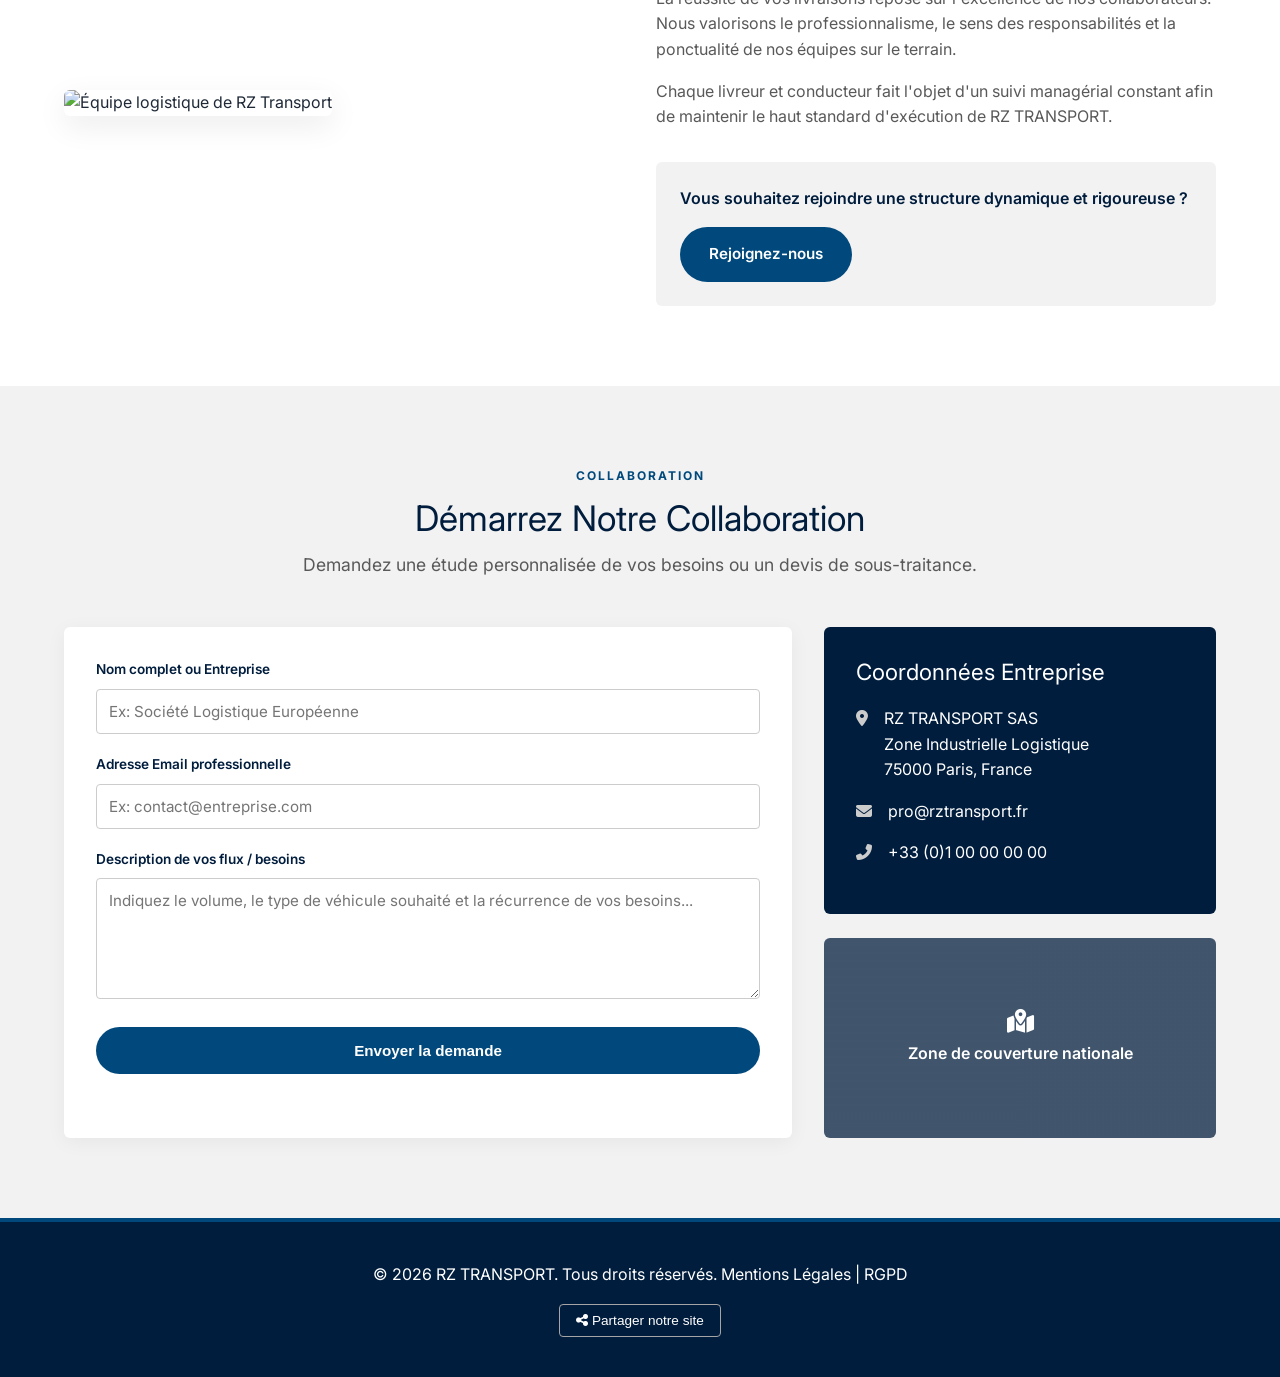
==== commit ecc052c9: "Merge branch 'main' of https://github.com/Laza-adina/rz-test-2-" ====
--- a/index.html
+++ b/index.html
@@ -52,8 +52,7 @@
             <video autoplay loop muted playsinline width="100%">
                 <source src="video.mp4" type="video/mp4">
                 Votre navigateur ne prend pas en charge les vidéos HTML5.
-              </video>
-              
+              </video>          
         </div>
     </section>
 
@@ -70,9 +69,9 @@
                       <img src="https://images.unsplash.com/photo-1586528116311-ad8dd3c8310d?auto=format&fit=crop&w=600&q=80" alt="Transport Volume 20m3">
                     </div>
                     <div class="card-body">
-                      <div class="service-icon-box"><i class="fas fa-truck-moving"></i></div>
-                      <h3>Transport Volume</h3>
-                      <p class="card-hint">Cliquez pour en savoir plus</p>
+                        <div class="service-icon-box"><i class="fas fa-truck-moving"></i></div>
+                        <h3>Transport Volume</h3>
+                        <p>Acheminement optimal de vos marchandises par camion de 20 m³ en lots sur palettes. Idéal pour la liaison inter-sites et les flux d'approvisionnement critiques.</p>
                     </div>
                   </div>
                   
@@ -81,9 +80,10 @@
                       <img src="https://images.unsplash.com/photo-1516542008748-1d139d366f6a?auto=format&fit=crop&w=600&q=80" alt="Livraison Petite Route">
                     </div>
                     <div class="card-body">
-                      <div class="service-icon-box"><i class="fas fa-shipping-fast"></i></div>
-                      <h3>Livraison Petite Route</h3>
-                      <p class="card-hint">Cliquez pour en savoir plus</p>
+                        <div class="service-icon-box"><i class="fas fa-shipping-fast"></i></div>
+                        <h3>Livraison Petite Route</h3>
+                        <p>Gestion externalisée de vos tournées quotidiennes en fourgon. Capacité opérationnelle élevée avec une moyenne rigoureuse de 70 livraisons par jour.</p>
+                        <a href="#contact" class="card-link">En savoir plus <i class="fas fa-arrow-right"></i></a>
                     </div>
                   </div>
                   
@@ -92,9 +92,10 @@
                       <img src="https://images.unsplash.com/photo-1485965120184-e220f721d03e?auto=format&fit=crop&w=600&q=80" alt="Livraison à vélo">
                     </div>
                     <div class="card-body">
-                      <div class="service-icon-box"><i class="fas fa-bicycle"></i></div>
-                      <h3>Livraison à Vélo</h3>
-                      <p class="card-hint">Cliquez pour en savoir plus</p>
+                        <div class="service-icon-box"><i class="fas fa-bicycle"></i></div>
+                        <h3>Livraison à Vélo</h3>
+                        <p>Solutions du dernier kilomètre ultra-rapides et décarbonées pour petits colis. Agilité maximale au cœur des centres-villes denses.</p>
+                        <a href="#contact" class="card-link">En savoir plus <i class="fas fa-arrow-right"></i></a>
                     </div>
                   </div>            </div>
         </div>
--- a/style.css
+++ b/style.css
@@ -62,7 +62,7 @@
 h2,
 h3,
 h4 {
-  font-weight: 700;
+  font-weight: 400;
   line-height: 1.2;
   color: var(--brand-main);
 }
@@ -102,10 +102,10 @@
   display: inline-flex;
   align-items: center;
   justify-content: center;
-  padding: 11px 22px;
-  font-size: 0.9rem;
-  font-weight: 500;
-  border-radius: 4px;
+  padding: 14px 28px;
+  font-size: 0.95rem;
+  font-weight: 600;
+  border-radius: 50px;
   cursor: pointer;
   text-decoration: none;
   transition: var(--transition-smooth);
@@ -116,7 +116,7 @@
   color: #ffffff;
 }
 .btn-primary:hover {
-  background-color: rgba(1, 73, 124, 0.82);
+  background-color: var(--brand-main);
   transform: translateY(-2px);
 }
 .btn-outline-light {
@@ -276,11 +276,11 @@
 .hero-left {
   position: relative;
   z-index: 2;
-  width: 55%;
+  width: 45%;
   display: flex;
   align-items: center;
   padding: 80px 0 80px 24px;
-  margin-left: 4%;
+  margin-left: 10%;
   clip-path: polygon(0 0, 100% 0, 88% 100%, 0 100%);
   background: var(--brand-main);
 }
@@ -342,16 +342,12 @@
 @media (max-width: 767px) {
   .hero-section {
     flex-direction: column;
-    min-height: 480px;
-    position: relative;
+    min-height: auto;
   }
   .hero-left {
     width: 100%;
     clip-path: none;
-    padding: 60px 24px 60px;
-    background: transparent;
-    position: relative;
-    z-index: 2;
+    padding: 60px 24px 40px;
   }
   .hero-left-inner {
     padding-right: 0;
@@ -361,18 +357,10 @@
     position: absolute;
     inset: 0;
     width: 100%;
-    height: 100%;
-    z-index: 0;
-  }
-  .hero-right video,
-  .hero-right img {
-    width: 100%;
-    height: 100%;
-    object-fit: cover;
-    opacity: 0.55;
+    height: 260px;
   }
   .hero-right::after {
-    background: linear-gradient(to bottom, rgba(0,29,61,0.55) 0%, rgba(0,29,61,0.72) 100%);
+    background: none;
   }
 }
 
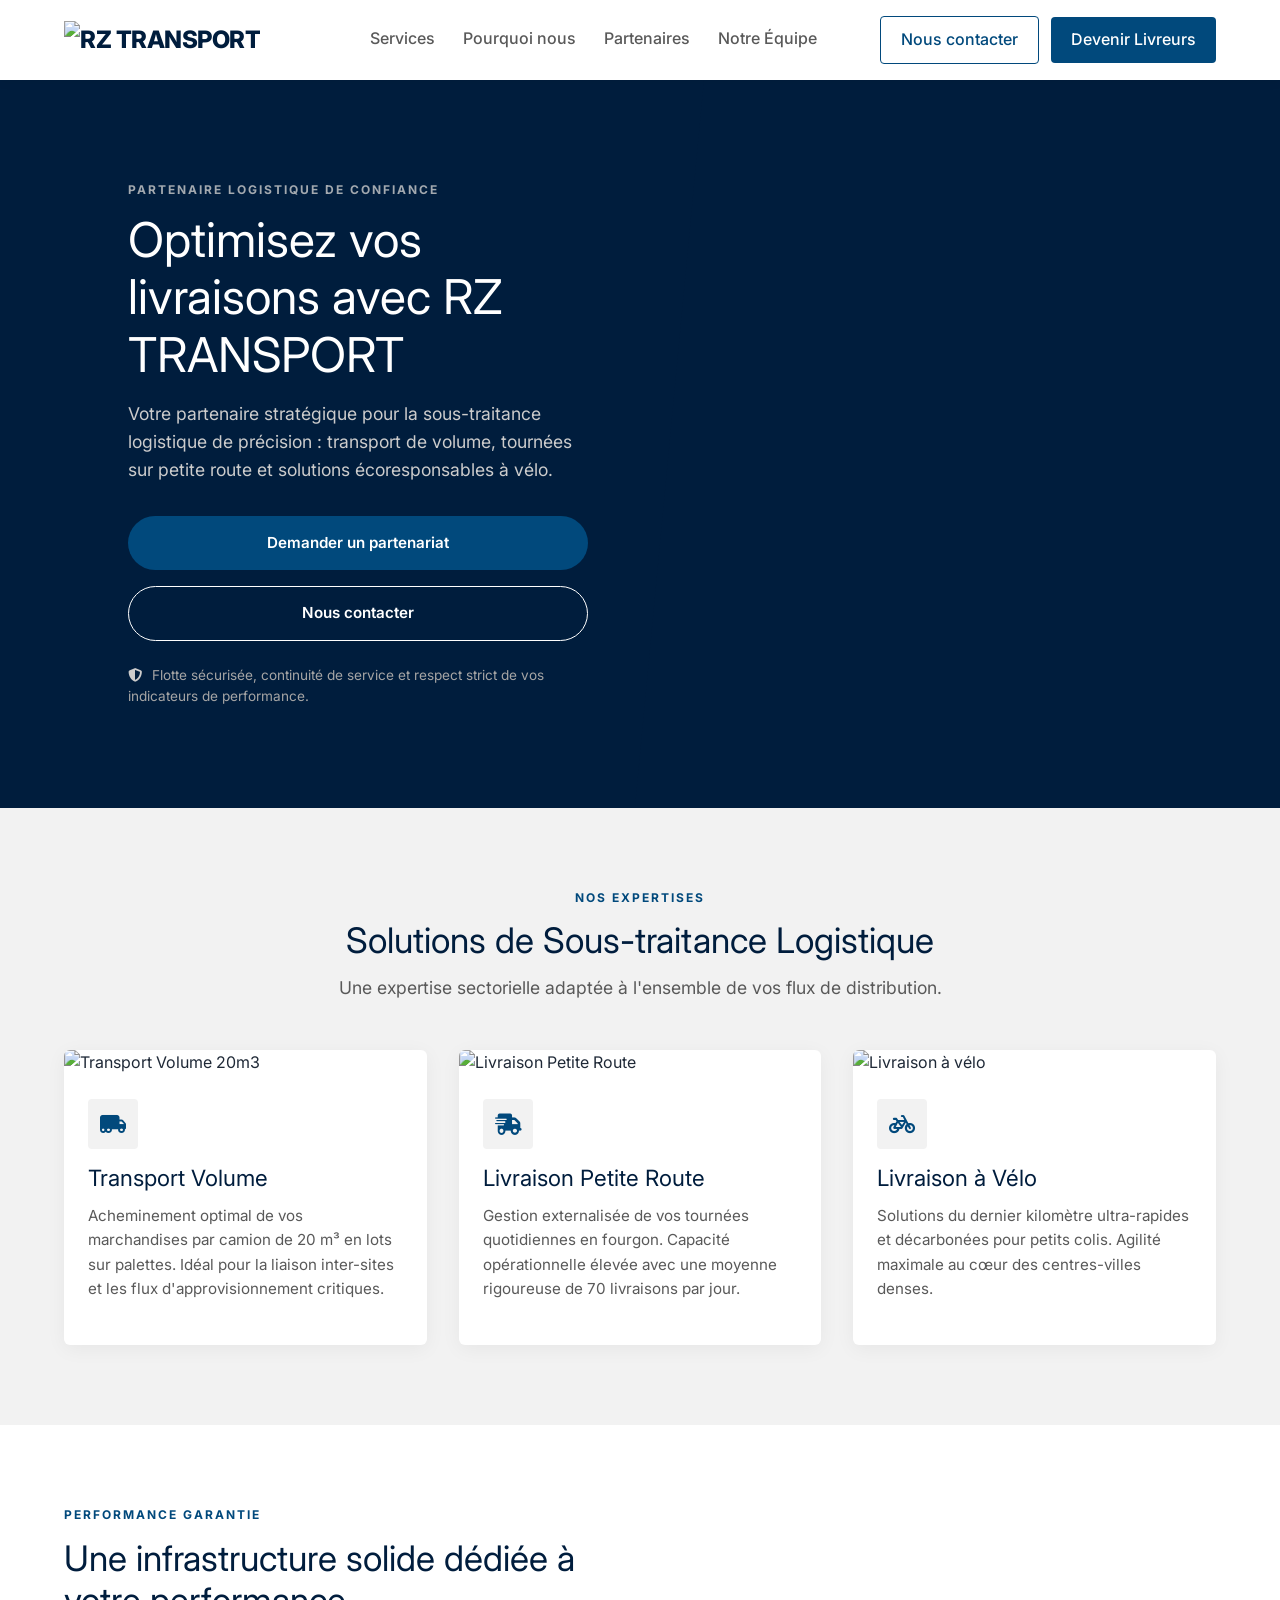
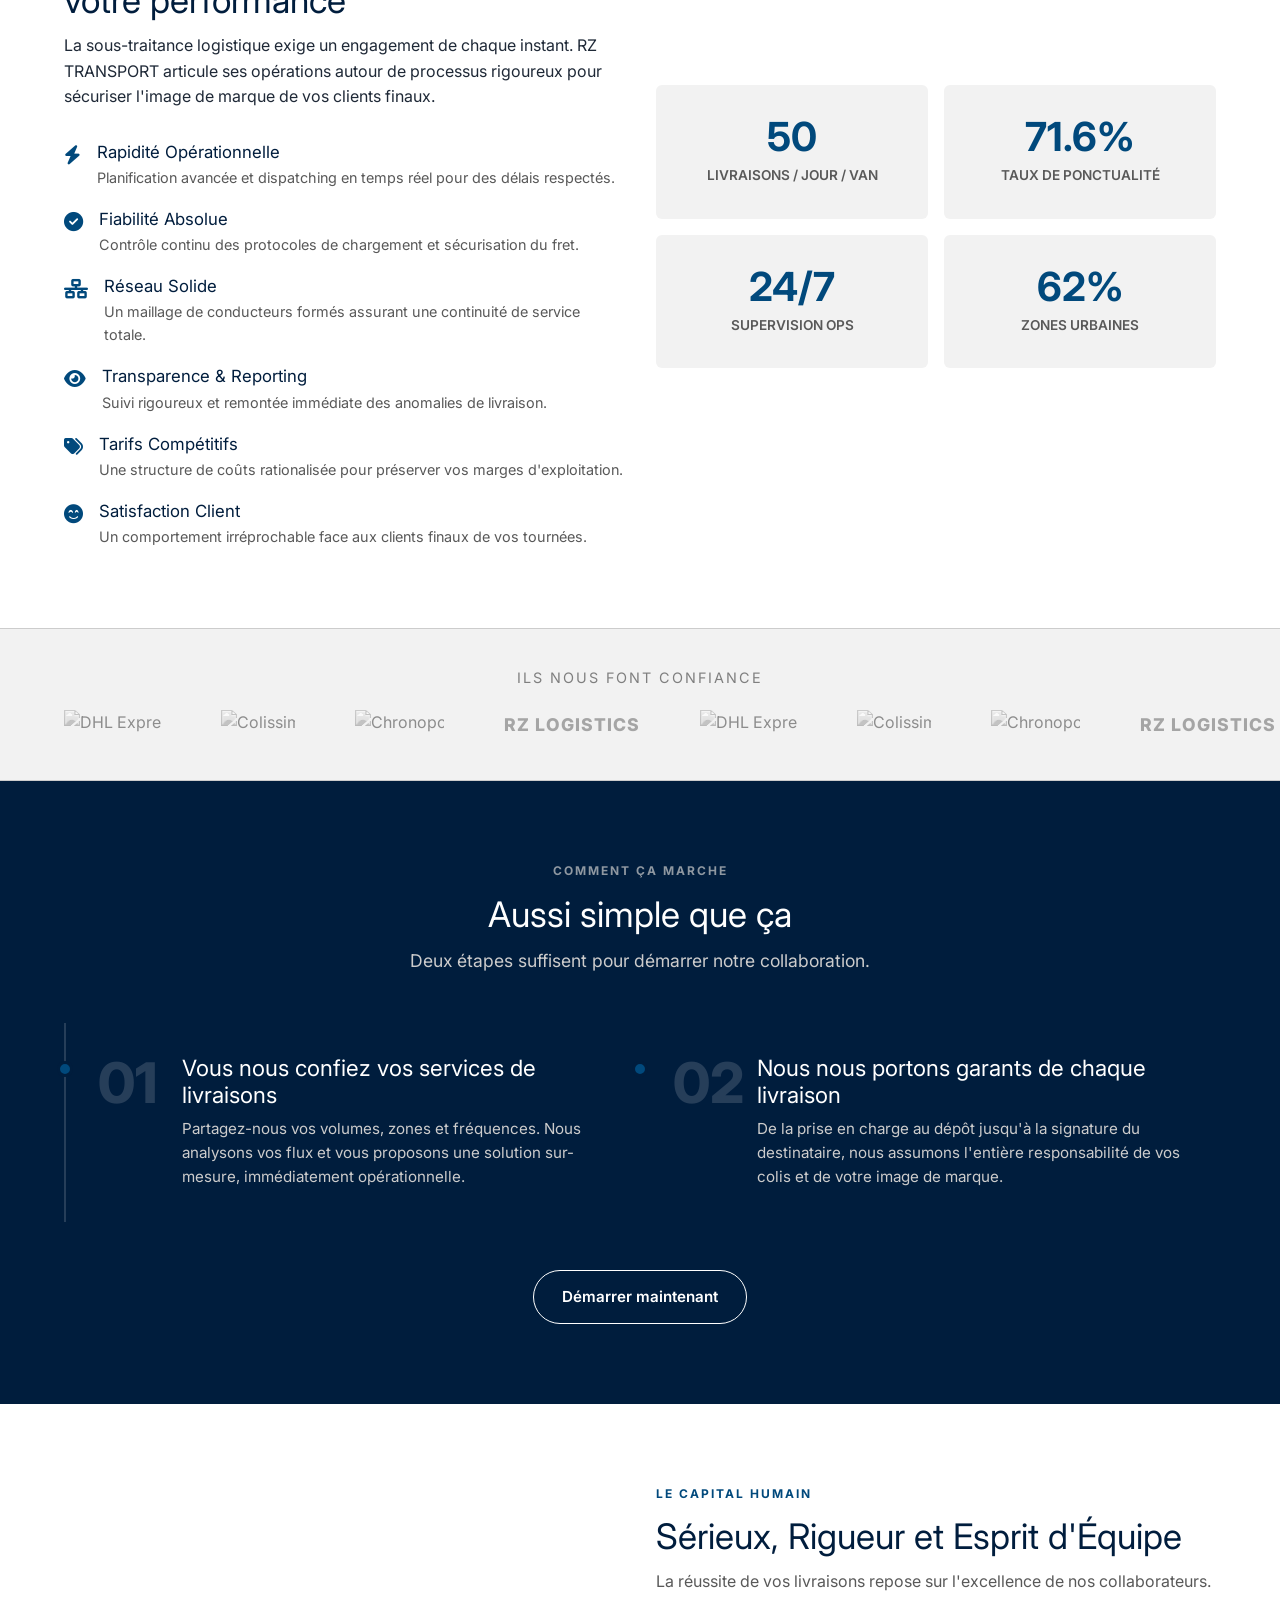
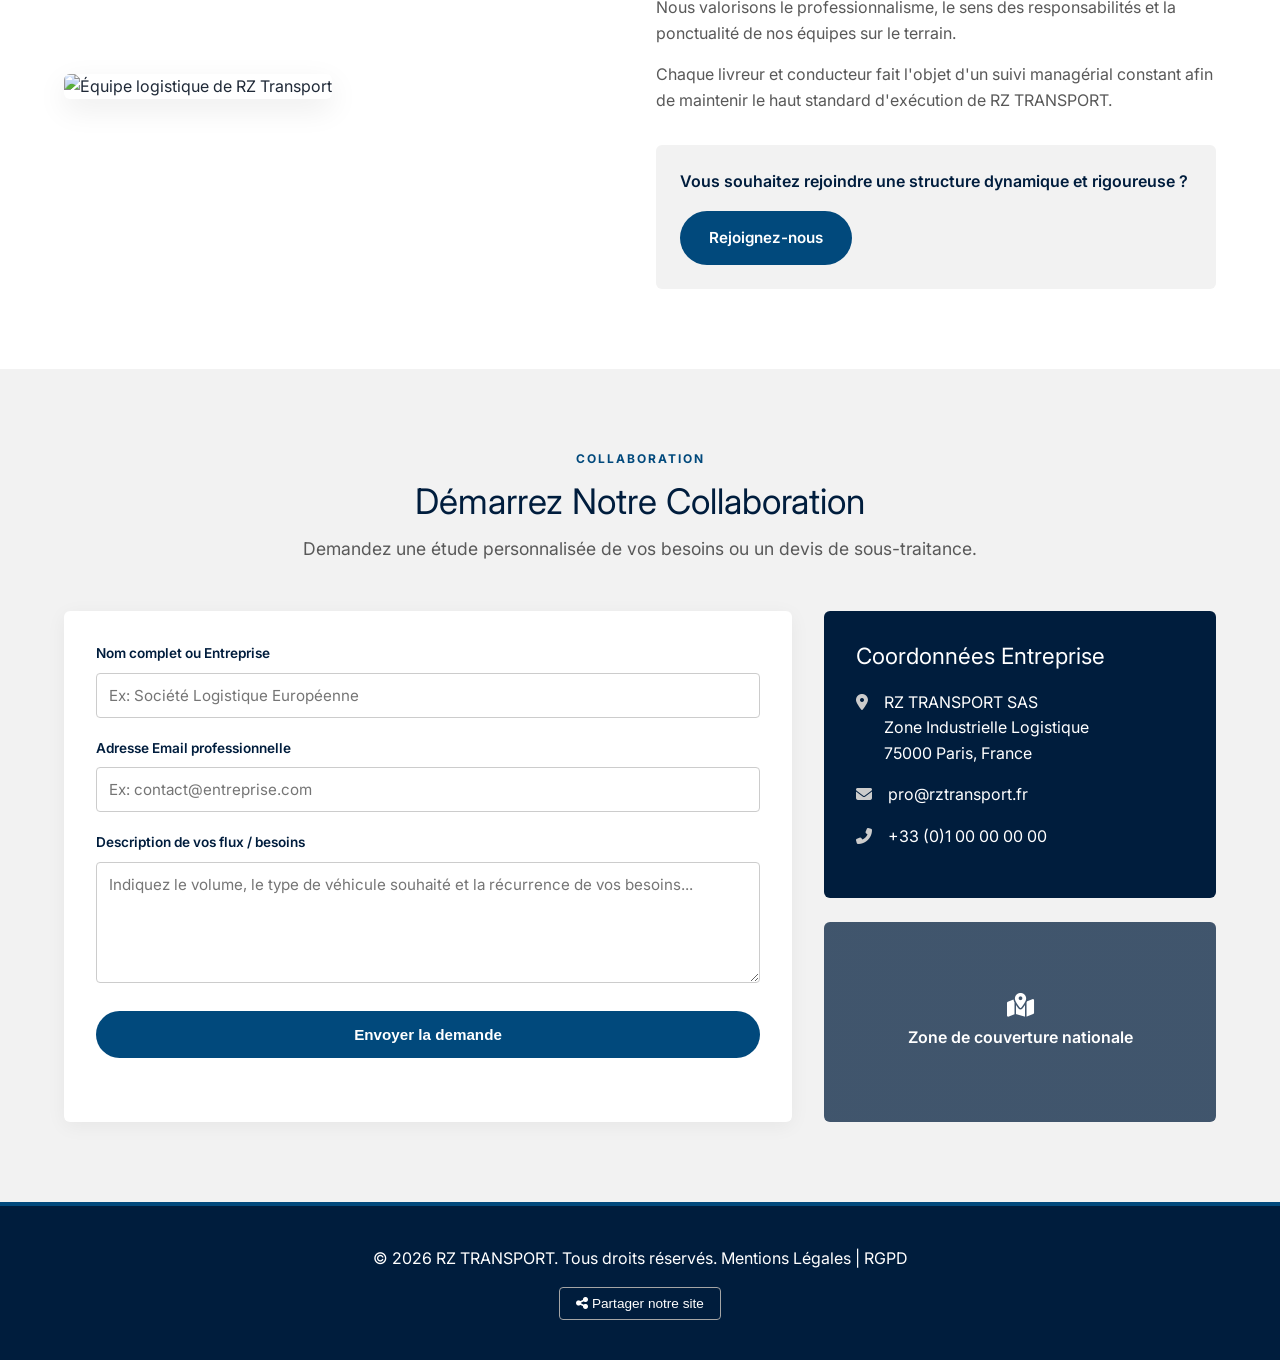
==== commit d5f64ae0: "correction menu" ====
--- a/index.html
+++ b/index.html
@@ -14,21 +14,21 @@
 <body>
 
     <header class="main-header">
-        <div class=" header-container">
+        <div class="container header-container">
             <a href="index.html" class="logo"><img src="logo.png" alt="RZ TRANSPORT"></span></a>
             <button class="menu-toggle" aria-label="Ouvrir le menu"><i class="fas fa-bars"></i></button>
             <nav class="main-nav">
-                <a href="#services" class="nav-link">Services</a>
-                <a href="#pourquoi-nous" class="nav-link">Pourquoi nous</a>
-                <a href="#partenaires" class="nav-link">Partenaires</a>
-                <a href="#equipe" class="nav-link">Notre Équipe</a>
-                <div class="boutton"> 
+                <div class="nav-links">
+                    <a href="#services" class="nav-link">Services</a>
+                    <a href="#pourquoi-nous" class="nav-link">Pourquoi nous</a>
+                    <a href="#partenaires" class="nav-link">Partenaires</a>
+                    <a href="#equipe" class="nav-link">Notre Équipe</a>
+                </div>
+                <div class="bouton">
                     <a href="#contact" class="nav-link btn-nav-secondary">Nous contacter</a>
                     <a href="candidature.html" class="nav-link btn-nav-primary">Devenir Livreurs</a>
                 </div>
-              
             </nav>
-          
         </div>
     </header>
 
@@ -64,40 +64,37 @@
                 <p class="section-subtitle">Une expertise sectorielle adaptée à l'ensemble de vos flux de distribution.</p>
             </div>
             <div class="grid-3">
-                <div class="card service-card reveal" data-service="volume">
+                <div class="card service-card reveal">
                     <div class="card-img-holder">
-                      <img src="https://images.unsplash.com/photo-1586528116311-ad8dd3c8310d?auto=format&fit=crop&w=600&q=80" alt="Transport Volume 20m3">
+                        <img src="https://images.unsplash.com/photo-1586528116311-ad8dd3c8310d?auto=format&fit=crop&w=600&q=80" alt="Transport Volume 20m3">
                     </div>
                     <div class="card-body">
                         <div class="service-icon-box"><i class="fas fa-truck-moving"></i></div>
                         <h3>Transport Volume</h3>
                         <p>Acheminement optimal de vos marchandises par camion de 20 m³ en lots sur palettes. Idéal pour la liaison inter-sites et les flux d'approvisionnement critiques.</p>
                     </div>
-                  </div>
-                  
-                  <div class="card service-card reveal" data-service="route">
+                </div>
+                <div class="card service-card reveal">
                     <div class="card-img-holder">
-                      <img src="https://images.unsplash.com/photo-1516542008748-1d139d366f6a?auto=format&fit=crop&w=600&q=80" alt="Livraison Petite Route">
+                        <img src="https://images.unsplash.com/photo-1516542008748-1d139d366f6a?auto=format&fit=crop&w=600&q=80" alt="Livraison Petite Route">
                     </div>
                     <div class="card-body">
                         <div class="service-icon-box"><i class="fas fa-shipping-fast"></i></div>
                         <h3>Livraison Petite Route</h3>
                         <p>Gestion externalisée de vos tournées quotidiennes en fourgon. Capacité opérationnelle élevée avec une moyenne rigoureuse de 70 livraisons par jour.</p>
-                        <a href="#contact" class="card-link">En savoir plus <i class="fas fa-arrow-right"></i></a>
-                    </div>
-                  </div>
-                  
-                  <div class="card service-card reveal" data-service="velo">
+                    </div>
+                </div>
+                <div class="card service-card reveal">
                     <div class="card-img-holder">
-                      <img src="https://images.unsplash.com/photo-1485965120184-e220f721d03e?auto=format&fit=crop&w=600&q=80" alt="Livraison à vélo">
+                        <img src="https://images.unsplash.com/photo-1485965120184-e220f721d03e?auto=format&fit=crop&w=600&q=80" alt="Livraison à vélo">
                     </div>
                     <div class="card-body">
                         <div class="service-icon-box"><i class="fas fa-bicycle"></i></div>
                         <h3>Livraison à Vélo</h3>
                         <p>Solutions du dernier kilomètre ultra-rapides et décarbonées pour petits colis. Agilité maximale au cœur des centres-villes denses.</p>
-                        <a href="#contact" class="card-link">En savoir plus <i class="fas fa-arrow-right"></i></a>
-                    </div>
-                  </div>            </div>
+                    </div>
+                </div>
+            </div>
         </div>
     </section>
 
@@ -274,18 +271,5 @@
     </div>
 
     <script src="animations.js"></script>
-
-    <div id="serviceModal" class="service-modal-overlay">
-  <div class="service-modal-card">
-    <button class="service-modal-close" id="serviceModalClose"><i class="fas fa-times"></i></button>
-    <img id="serviceModalImg" class="service-modal-img" src="" alt="">
-    <div class="service-modal-body">
-      <div class="service-modal-icon"><i id="serviceModalIcon"></i></div>
-      <h3 id="serviceModalTitle"></h3>
-      <p id="serviceModalDesc"></p>
-      <a href="#contact" class="btn btn-primary" id="serviceModalCta" onclick="document.getElementById('serviceModal').classList.remove('active')">Nous contacter</a>
-    </div>
-  </div>
-</div>
 </body>
 </html>
--- a/style.css
+++ b/style.css
@@ -30,9 +30,8 @@
 
 .container {
   width: 100%;
-  max-width: 1200px;
-  margin: 0 auto;
-  padding: 0 24px;
+  max-width: 100%;
+  padding: 0 5%;
 }
 .max-width-md {
   max-width: 760px;
@@ -69,7 +68,6 @@
 h1 {
   font-size: 2.2rem;
   margin-bottom: 16px;
-  font-weight: 700;
 }
 h2 {
   font-size: 1.8rem;
@@ -116,36 +114,32 @@
   color: #ffffff;
 }
 .btn-primary:hover {
-  background-color: var(--brand-main);
+  filter: brightness(0.7);
   transform: translateY(-2px);
 }
 .btn-outline-light {
-  border-color: rgba(255,255,255,0.7);
-  color: #ffffff;
-  background: transparent;
+  border-color: #ffffff;
+  color: #ffffff;
 }
 .btn-outline-light:hover {
-  background-color: rgba(255,255,255,0.12);
-  border-color: #ffffff;
-  color: #ffffff;
+  background-color: #ffffff;
+  color: var(--brand-main);
 }
 .btn-outline-dark {
-  border-color: rgba(0,29,61,0.5);
+  border-color: var(--brand-main);
   color: var(--brand-main);
   background: transparent;
 }
 .btn-outline-dark:hover {
-  background-color: rgba(0,29,61,0.08);
-  border-color: var(--brand-main);
+  background-color: var(--brand-main);
+  color: #ffffff;
 }
 .btn-secondary {
   background-color: var(--silver-2);
   color: var(--brand-main);
-  border-color: var(--silver-2);
 }
 .btn-secondary:hover {
-  background-color: rgba(165,165,165,0.35);
-  border-color: var(--silver);
+  background-color: var(--silver);
 }
 .btn-block {
   width: 100%;
@@ -162,7 +156,6 @@
   z-index: 1000;
   padding: 16px 0;
   transition: box-shadow 0.3s ease;
-  width: 100%;
 }
 .main-header.scrolled {
   box-shadow: 0 4px 24px rgba(0, 0, 0, 0.12);
@@ -171,12 +164,7 @@
   display: flex;
   justify-content: space-between;
   align-items: center;
-  padding-left: 5%;
-  padding-right: 5%;
-
-  
-}
-
+}
 .logo {
   font-size: 1.5rem;
   font-weight: 800;
@@ -201,15 +189,27 @@
   flex-direction: column;
   position: absolute;
   top: 100%;
+  gap: 20%;
   left: 0;
   width: 100%;
   background: #ffffff;
-  padding: 24px;
+  padding: auto;
   box-shadow: 0 10px 15px rgba(0, 0, 0, 0.1);
   gap: 16px;
+  align-items: stretch;
+  text-align: center;
 }
 .main-nav.active {
   display: flex;
+}
+
+.nav-links {
+  padding-left: 5%;
+  display: flex;
+  flex-direction: column;
+  gap: 16px;
+  align-items: stretch;
+  text-align: center;
 }
 
 .nav-link {
@@ -316,7 +316,6 @@
 
 .hero-content h1 {
   color: #ffffff;
-  font-weight: 150;
 }
 .hero-content .lead {
   color: var(--silver-2);
@@ -342,12 +341,16 @@
 @media (max-width: 767px) {
   .hero-section {
     flex-direction: column;
-    min-height: auto;
+    min-height: 520px;
+    position: relative;
+    align-items: center;
   }
   .hero-left {
     width: 100%;
     clip-path: none;
     padding: 60px 24px 40px;
+    margin-left: 0;
+    background: rgba(0, 29, 61, 0.349);
   }
   .hero-left-inner {
     padding-right: 0;
@@ -357,10 +360,10 @@
     position: absolute;
     inset: 0;
     width: 100%;
-    height: 260px;
+    height: 100%;
   }
   .hero-right::after {
-    background: none;
+    background: rgba(0, 29, 61, 0.35);
   }
 }
 
@@ -977,7 +980,22 @@
     padding: 0;
     box-shadow: none;
     align-items: center;
+    gap: 0;
+    flex: 1;
+  }
+
+  .nav-links {
+    flex-direction: row;
+    align-items: center;
     gap: 28px;
+    margin: 0 auto;
+    text-align: left;
+  }
+
+  .bouton {
+    display: flex;
+    align-items: center;
+    gap: 12px;
   }
 
   .hero-left {
@@ -1022,98 +1040,3 @@
     display: none !important;
   }
 }
-
-/* =====================
-   SERVICE MODAL
-   ===================== */
-   .service-modal-overlay {
-    position: fixed;
-    inset: 0;
-    background: rgba(0, 0, 0, 0.65);
-    z-index: 3000;
-    display: none;
-    align-items: center;
-    justify-content: center;
-    padding: 20px;
-    backdrop-filter: blur(5px);
-  }
-  .service-modal-overlay.active {
-    display: flex;
-  }
-  .service-modal-card {
-    background: #ffffff;
-    width: 100%;
-    max-width: 560px;
-    border-radius: 8px;
-    overflow: hidden;
-    position: relative;
-    box-shadow: 0 24px 60px rgba(0,0,0,0.25);
-    animation: modalIn 0.3s cubic-bezier(0.34, 1.56, 0.64, 1) both;
-  }
-  @keyframes modalIn {
-    from { opacity: 0; transform: scale(0.92) translateY(16px); }
-    to   { opacity: 1; transform: scale(1) translateY(0); }
-  }
-  .service-modal-img {
-    width: 100%;
-    height: 220px;
-    object-fit: cover;
-    display: block;
-  }
-  .service-modal-body {
-    padding: 32px;
-  }
-  .service-modal-icon {
-    width: 48px;
-    height: 48px;
-    background: var(--white-smoke);
-    color: var(--brand-cta);
-    display: flex;
-    align-items: center;
-    justify-content: center;
-    font-size: 1.3rem;
-    border-radius: 4px;
-    margin-bottom: 16px;
-  }
-  .service-modal-body h3 {
-    font-size: 1.5rem;
-    margin-bottom: 12px;
-    color: var(--brand-main);
-  }
-  .service-modal-body p {
-    color: var(--charcoal);
-    font-size: 0.97rem;
-    line-height: 1.7;
-    margin-bottom: 14px;
-  }
-  .service-modal-close {
-    position: absolute;
-    top: 14px;
-    right: 14px;
-    background: rgba(0,0,0,0.35);
-    border: none;
-    color: #fff;
-    width: 34px;
-    height: 34px;
-    border-radius: 50%;
-    font-size: 1rem;
-    cursor: pointer;
-    display: flex;
-    align-items: center;
-    justify-content: center;
-    transition: background 0.2s;
-    z-index: 10;
-  }
-  .service-modal-close:hover {
-    background: rgba(0,0,0,0.6);
-  }
-  .service-card {
-    cursor: pointer;
-  }
-
-  .card-hint {
-    color: var(--silver);
-    font-size: 0.8rem;
-    font-style: italic;
-    margin: 0;
-  }
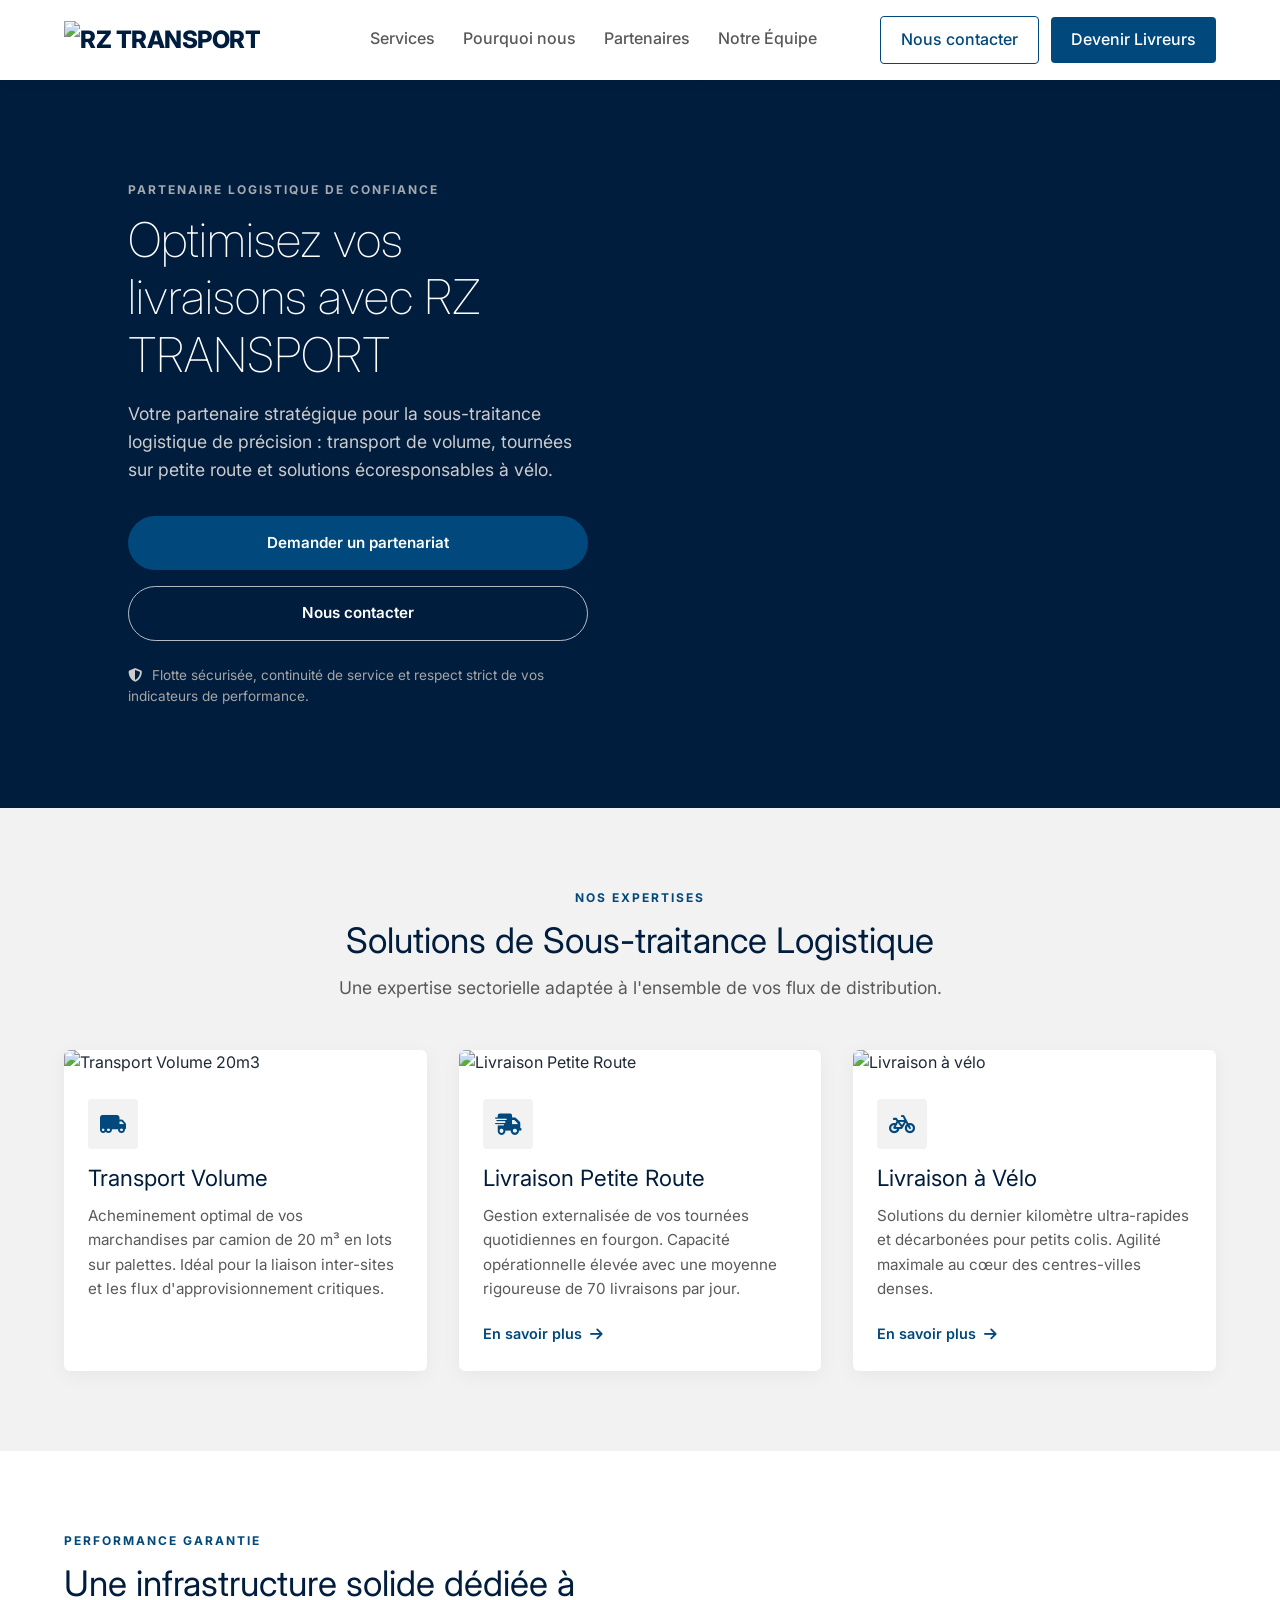
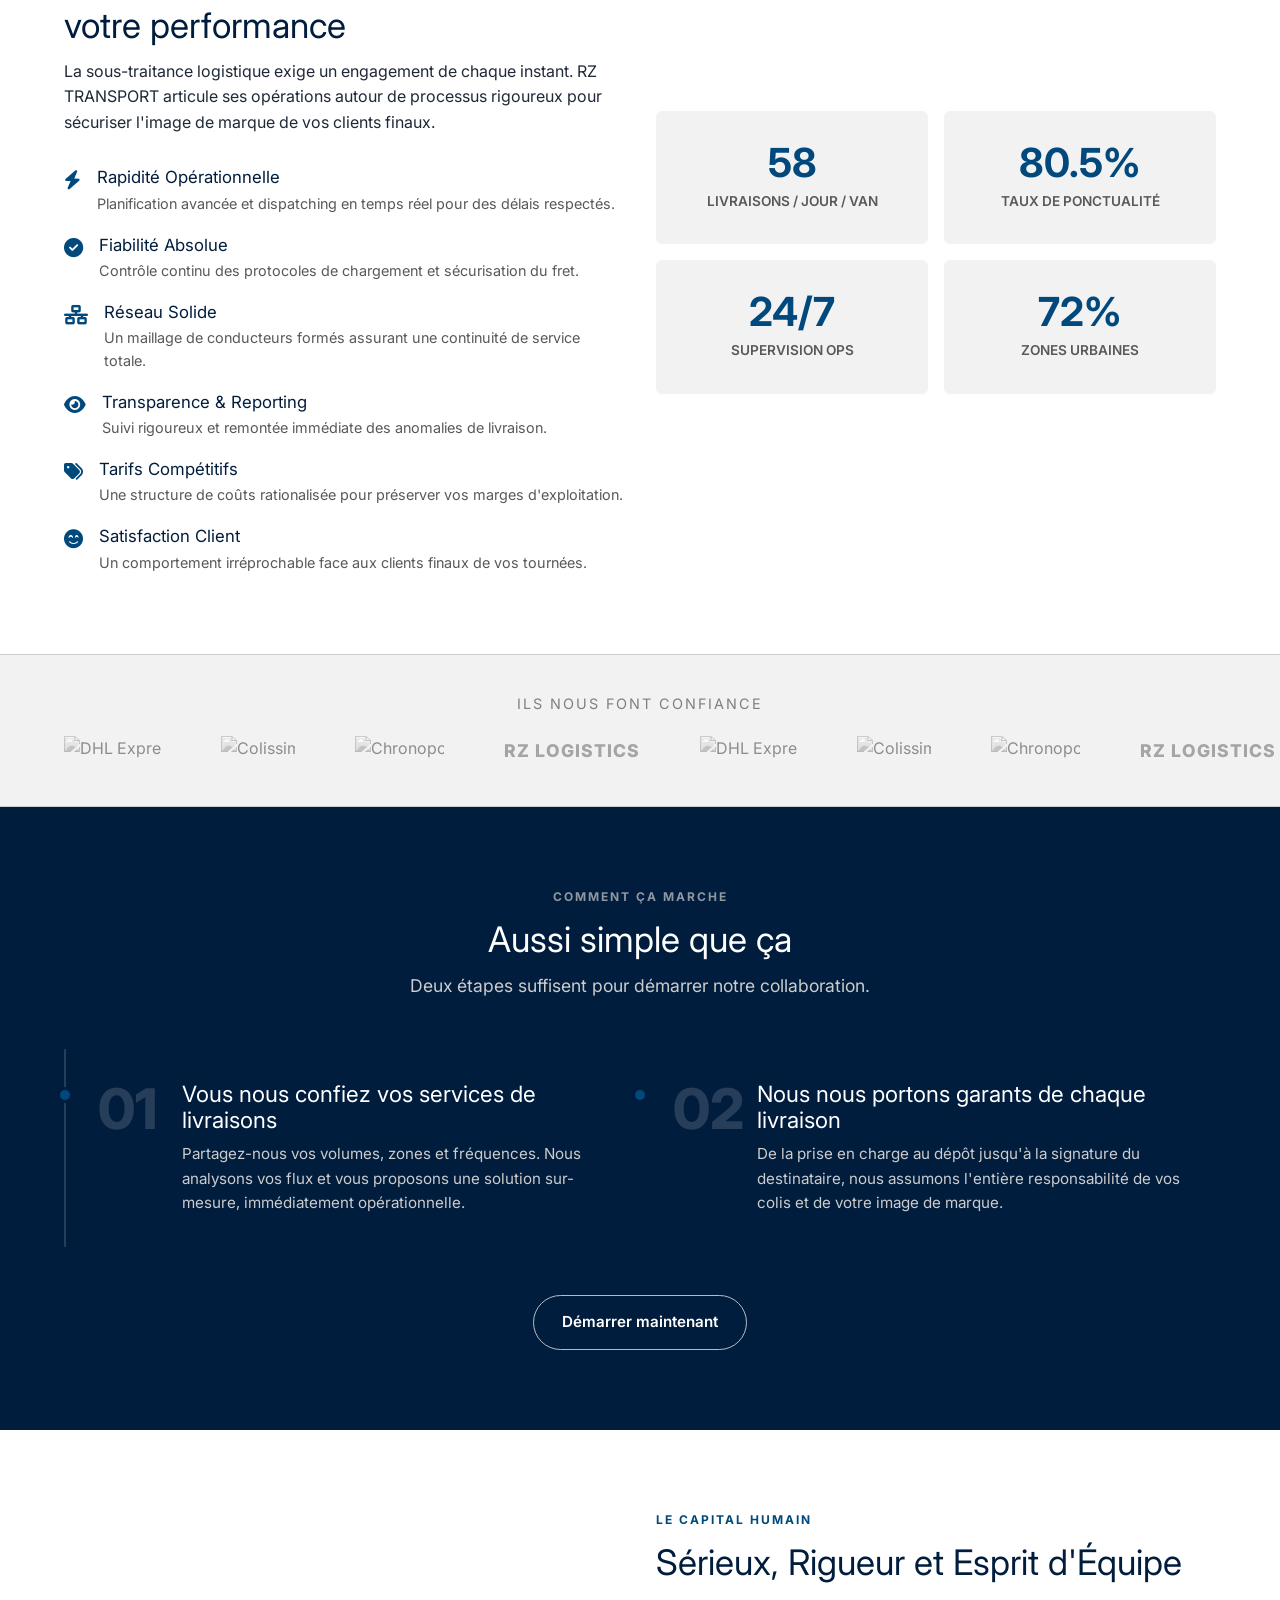
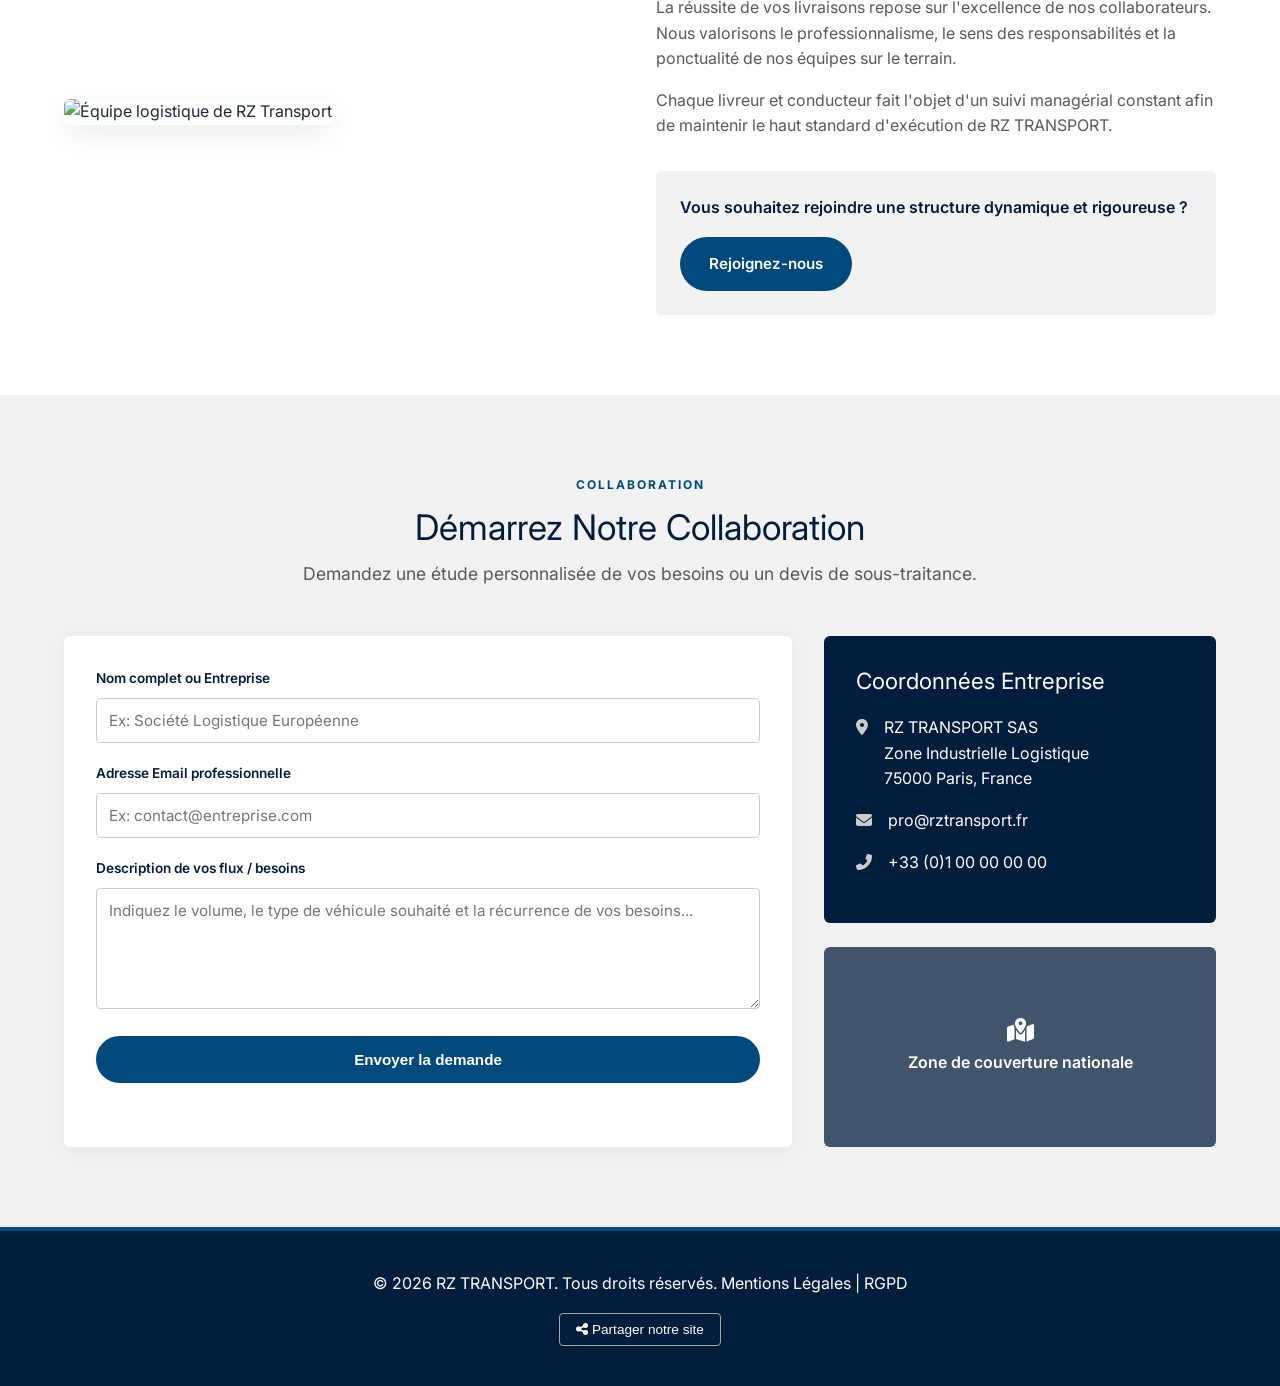
==== commit 0b40e367: "Merge branch 'main' of https://github.com/Laza-adina/rz-test-2-" ====
--- a/index.html
+++ b/index.html
@@ -14,7 +14,7 @@
 <body>
 
     <header class="main-header">
-        <div class="container header-container">
+        <div class=" header-container">
             <a href="index.html" class="logo"><img src="logo.png" alt="RZ TRANSPORT"></span></a>
             <button class="menu-toggle" aria-label="Ouvrir le menu"><i class="fas fa-bars"></i></button>
             <nav class="main-nav">
@@ -29,6 +29,7 @@
                     <a href="candidature.html" class="nav-link btn-nav-primary">Devenir Livreurs</a>
                 </div>
             </nav>
+          
         </div>
     </header>
 
@@ -64,37 +65,40 @@
                 <p class="section-subtitle">Une expertise sectorielle adaptée à l'ensemble de vos flux de distribution.</p>
             </div>
             <div class="grid-3">
-                <div class="card service-card reveal">
+                <div class="card service-card reveal" data-service="volume">
                     <div class="card-img-holder">
-                        <img src="https://images.unsplash.com/photo-1586528116311-ad8dd3c8310d?auto=format&fit=crop&w=600&q=80" alt="Transport Volume 20m3">
+                      <img src="https://images.unsplash.com/photo-1586528116311-ad8dd3c8310d?auto=format&fit=crop&w=600&q=80" alt="Transport Volume 20m3">
                     </div>
                     <div class="card-body">
                         <div class="service-icon-box"><i class="fas fa-truck-moving"></i></div>
                         <h3>Transport Volume</h3>
                         <p>Acheminement optimal de vos marchandises par camion de 20 m³ en lots sur palettes. Idéal pour la liaison inter-sites et les flux d'approvisionnement critiques.</p>
                     </div>
-                </div>
-                <div class="card service-card reveal">
+                  </div>
+                  
+                  <div class="card service-card reveal" data-service="route">
                     <div class="card-img-holder">
-                        <img src="https://images.unsplash.com/photo-1516542008748-1d139d366f6a?auto=format&fit=crop&w=600&q=80" alt="Livraison Petite Route">
+                      <img src="https://images.unsplash.com/photo-1516542008748-1d139d366f6a?auto=format&fit=crop&w=600&q=80" alt="Livraison Petite Route">
                     </div>
                     <div class="card-body">
                         <div class="service-icon-box"><i class="fas fa-shipping-fast"></i></div>
                         <h3>Livraison Petite Route</h3>
                         <p>Gestion externalisée de vos tournées quotidiennes en fourgon. Capacité opérationnelle élevée avec une moyenne rigoureuse de 70 livraisons par jour.</p>
-                    </div>
-                </div>
-                <div class="card service-card reveal">
+                        <a href="#contact" class="card-link">En savoir plus <i class="fas fa-arrow-right"></i></a>
+                    </div>
+                  </div>
+                  
+                  <div class="card service-card reveal" data-service="velo">
                     <div class="card-img-holder">
-                        <img src="https://images.unsplash.com/photo-1485965120184-e220f721d03e?auto=format&fit=crop&w=600&q=80" alt="Livraison à vélo">
+                      <img src="https://images.unsplash.com/photo-1485965120184-e220f721d03e?auto=format&fit=crop&w=600&q=80" alt="Livraison à vélo">
                     </div>
                     <div class="card-body">
                         <div class="service-icon-box"><i class="fas fa-bicycle"></i></div>
                         <h3>Livraison à Vélo</h3>
                         <p>Solutions du dernier kilomètre ultra-rapides et décarbonées pour petits colis. Agilité maximale au cœur des centres-villes denses.</p>
-                    </div>
-                </div>
-            </div>
+                        <a href="#contact" class="card-link">En savoir plus <i class="fas fa-arrow-right"></i></a>
+                    </div>
+                  </div>            </div>
         </div>
     </section>
 
@@ -271,5 +275,18 @@
     </div>
 
     <script src="animations.js"></script>
+
+    <div id="serviceModal" class="service-modal-overlay">
+  <div class="service-modal-card">
+    <button class="service-modal-close" id="serviceModalClose"><i class="fas fa-times"></i></button>
+    <img id="serviceModalImg" class="service-modal-img" src="" alt="">
+    <div class="service-modal-body">
+      <div class="service-modal-icon"><i id="serviceModalIcon"></i></div>
+      <h3 id="serviceModalTitle"></h3>
+      <p id="serviceModalDesc"></p>
+      <a href="#contact" class="btn btn-primary" id="serviceModalCta" onclick="document.getElementById('serviceModal').classList.remove('active')">Nous contacter</a>
+    </div>
+  </div>
+</div>
 </body>
 </html>
--- a/style.css
+++ b/style.css
@@ -68,6 +68,7 @@
 h1 {
   font-size: 2.2rem;
   margin-bottom: 16px;
+  font-weight: 700;
 }
 h2 {
   font-size: 1.8rem;
@@ -114,32 +115,36 @@
   color: #ffffff;
 }
 .btn-primary:hover {
-  filter: brightness(0.7);
+  background-color: var(--brand-main);
   transform: translateY(-2px);
 }
 .btn-outline-light {
+  border-color: rgba(255,255,255,0.7);
+  color: #ffffff;
+  background: transparent;
+}
+.btn-outline-light:hover {
+  background-color: rgba(255,255,255,0.12);
   border-color: #ffffff;
   color: #ffffff;
 }
-.btn-outline-light:hover {
-  background-color: #ffffff;
-  color: var(--brand-main);
-}
 .btn-outline-dark {
-  border-color: var(--brand-main);
+  border-color: rgba(0,29,61,0.5);
   color: var(--brand-main);
   background: transparent;
 }
 .btn-outline-dark:hover {
-  background-color: var(--brand-main);
-  color: #ffffff;
+  background-color: rgba(0,29,61,0.08);
+  border-color: var(--brand-main);
 }
 .btn-secondary {
   background-color: var(--silver-2);
   color: var(--brand-main);
+  border-color: var(--silver-2);
 }
 .btn-secondary:hover {
-  background-color: var(--silver);
+  background-color: rgba(165,165,165,0.35);
+  border-color: var(--silver);
 }
 .btn-block {
   width: 100%;
@@ -156,6 +161,7 @@
   z-index: 1000;
   padding: 16px 0;
   transition: box-shadow 0.3s ease;
+  width: 100%;
 }
 .main-header.scrolled {
   box-shadow: 0 4px 24px rgba(0, 0, 0, 0.12);
@@ -164,7 +170,12 @@
   display: flex;
   justify-content: space-between;
   align-items: center;
-}
+  padding-left: 5%;
+  padding-right: 5%;
+
+  
+}
+
 .logo {
   font-size: 1.5rem;
   font-weight: 800;
@@ -316,6 +327,7 @@
 
 .hero-content h1 {
   color: #ffffff;
+  font-weight: 150;
 }
 .hero-content .lead {
   color: var(--silver-2);
@@ -341,16 +353,12 @@
 @media (max-width: 767px) {
   .hero-section {
     flex-direction: column;
-    min-height: 520px;
-    position: relative;
-    align-items: center;
+    min-height: auto;
   }
   .hero-left {
     width: 100%;
     clip-path: none;
     padding: 60px 24px 40px;
-    margin-left: 0;
-    background: rgba(0, 29, 61, 0.349);
   }
   .hero-left-inner {
     padding-right: 0;
@@ -360,10 +368,10 @@
     position: absolute;
     inset: 0;
     width: 100%;
-    height: 100%;
+    height: 260px;
   }
   .hero-right::after {
-    background: rgba(0, 29, 61, 0.35);
+    background: none;
   }
 }
 
@@ -1040,3 +1048,98 @@
     display: none !important;
   }
 }
+
+/* =====================
+   SERVICE MODAL
+   ===================== */
+   .service-modal-overlay {
+    position: fixed;
+    inset: 0;
+    background: rgba(0, 0, 0, 0.65);
+    z-index: 3000;
+    display: none;
+    align-items: center;
+    justify-content: center;
+    padding: 20px;
+    backdrop-filter: blur(5px);
+  }
+  .service-modal-overlay.active {
+    display: flex;
+  }
+  .service-modal-card {
+    background: #ffffff;
+    width: 100%;
+    max-width: 560px;
+    border-radius: 8px;
+    overflow: hidden;
+    position: relative;
+    box-shadow: 0 24px 60px rgba(0,0,0,0.25);
+    animation: modalIn 0.3s cubic-bezier(0.34, 1.56, 0.64, 1) both;
+  }
+  @keyframes modalIn {
+    from { opacity: 0; transform: scale(0.92) translateY(16px); }
+    to   { opacity: 1; transform: scale(1) translateY(0); }
+  }
+  .service-modal-img {
+    width: 100%;
+    height: 220px;
+    object-fit: cover;
+    display: block;
+  }
+  .service-modal-body {
+    padding: 32px;
+  }
+  .service-modal-icon {
+    width: 48px;
+    height: 48px;
+    background: var(--white-smoke);
+    color: var(--brand-cta);
+    display: flex;
+    align-items: center;
+    justify-content: center;
+    font-size: 1.3rem;
+    border-radius: 4px;
+    margin-bottom: 16px;
+  }
+  .service-modal-body h3 {
+    font-size: 1.5rem;
+    margin-bottom: 12px;
+    color: var(--brand-main);
+  }
+  .service-modal-body p {
+    color: var(--charcoal);
+    font-size: 0.97rem;
+    line-height: 1.7;
+    margin-bottom: 14px;
+  }
+  .service-modal-close {
+    position: absolute;
+    top: 14px;
+    right: 14px;
+    background: rgba(0,0,0,0.35);
+    border: none;
+    color: #fff;
+    width: 34px;
+    height: 34px;
+    border-radius: 50%;
+    font-size: 1rem;
+    cursor: pointer;
+    display: flex;
+    align-items: center;
+    justify-content: center;
+    transition: background 0.2s;
+    z-index: 10;
+  }
+  .service-modal-close:hover {
+    background: rgba(0,0,0,0.6);
+  }
+  .service-card {
+    cursor: pointer;
+  }
+
+  .card-hint {
+    color: var(--silver);
+    font-size: 0.8rem;
+    font-style: italic;
+    margin: 0;
+  }
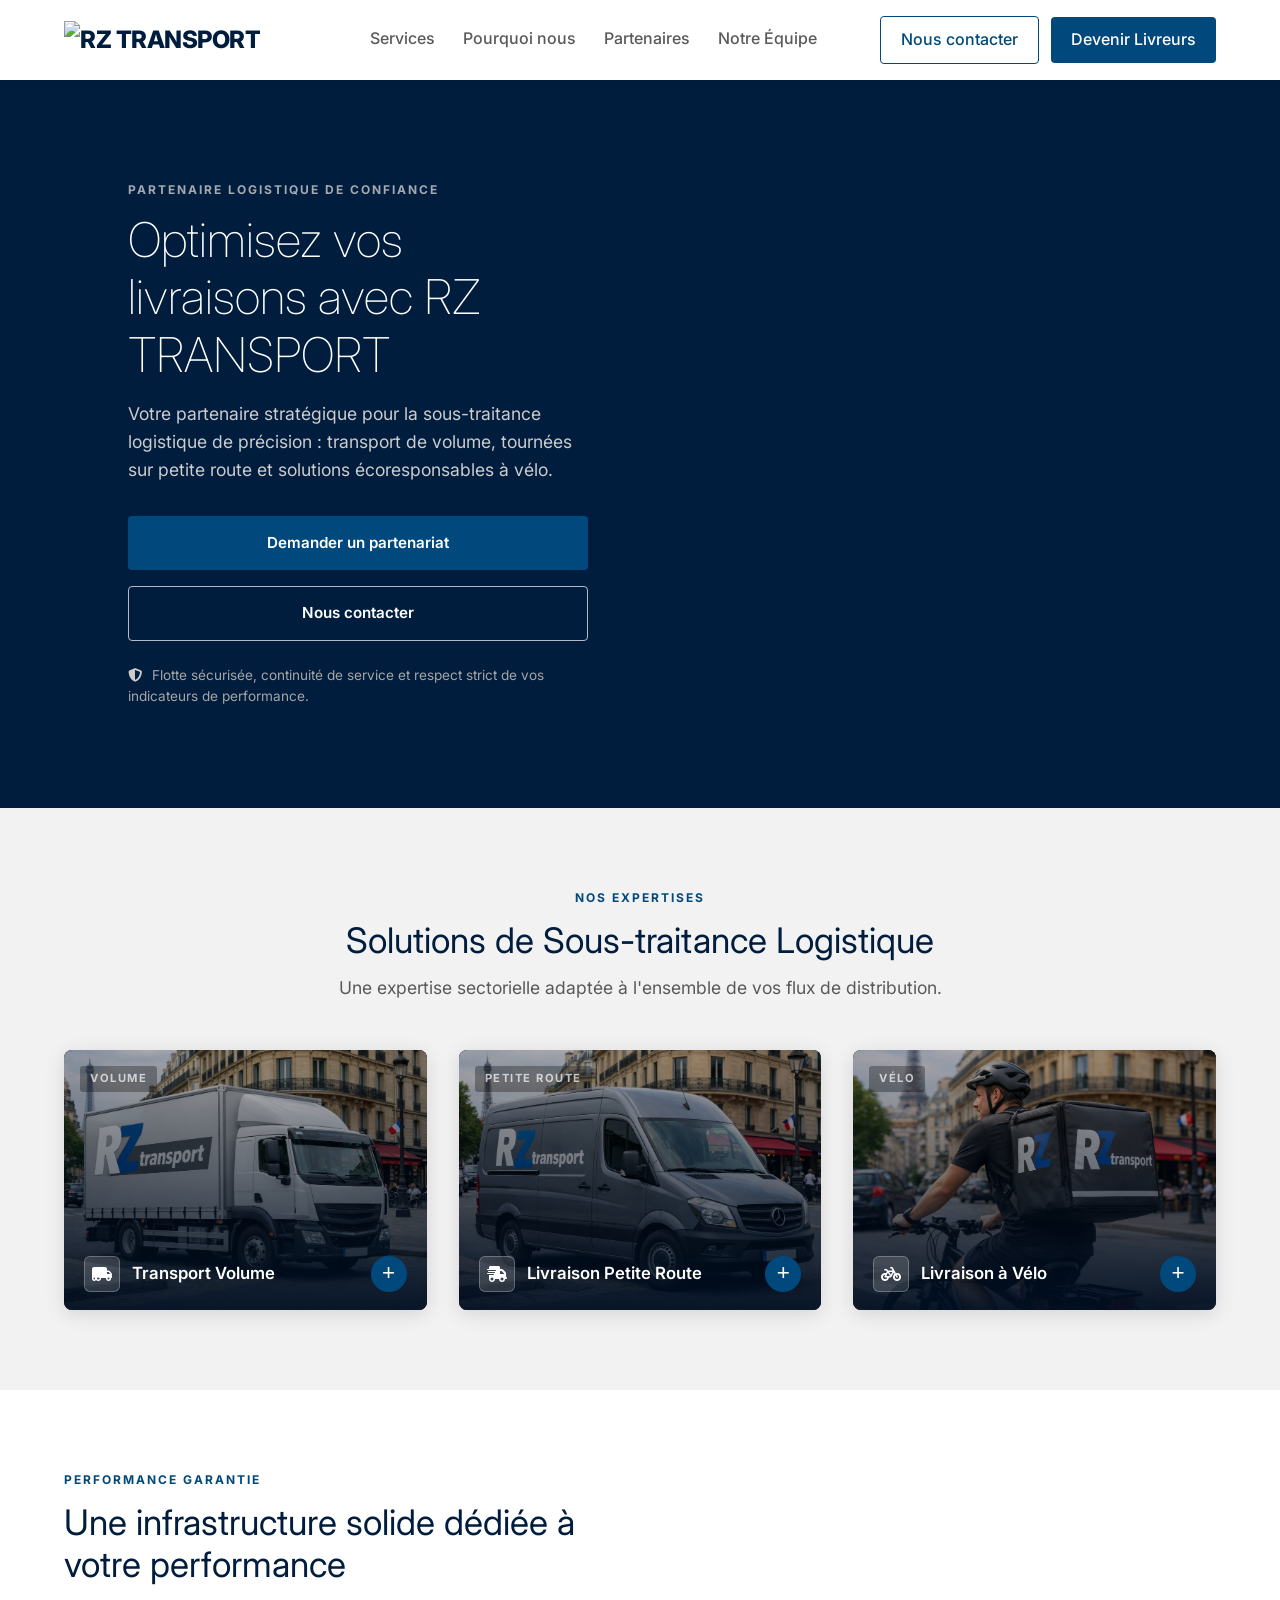
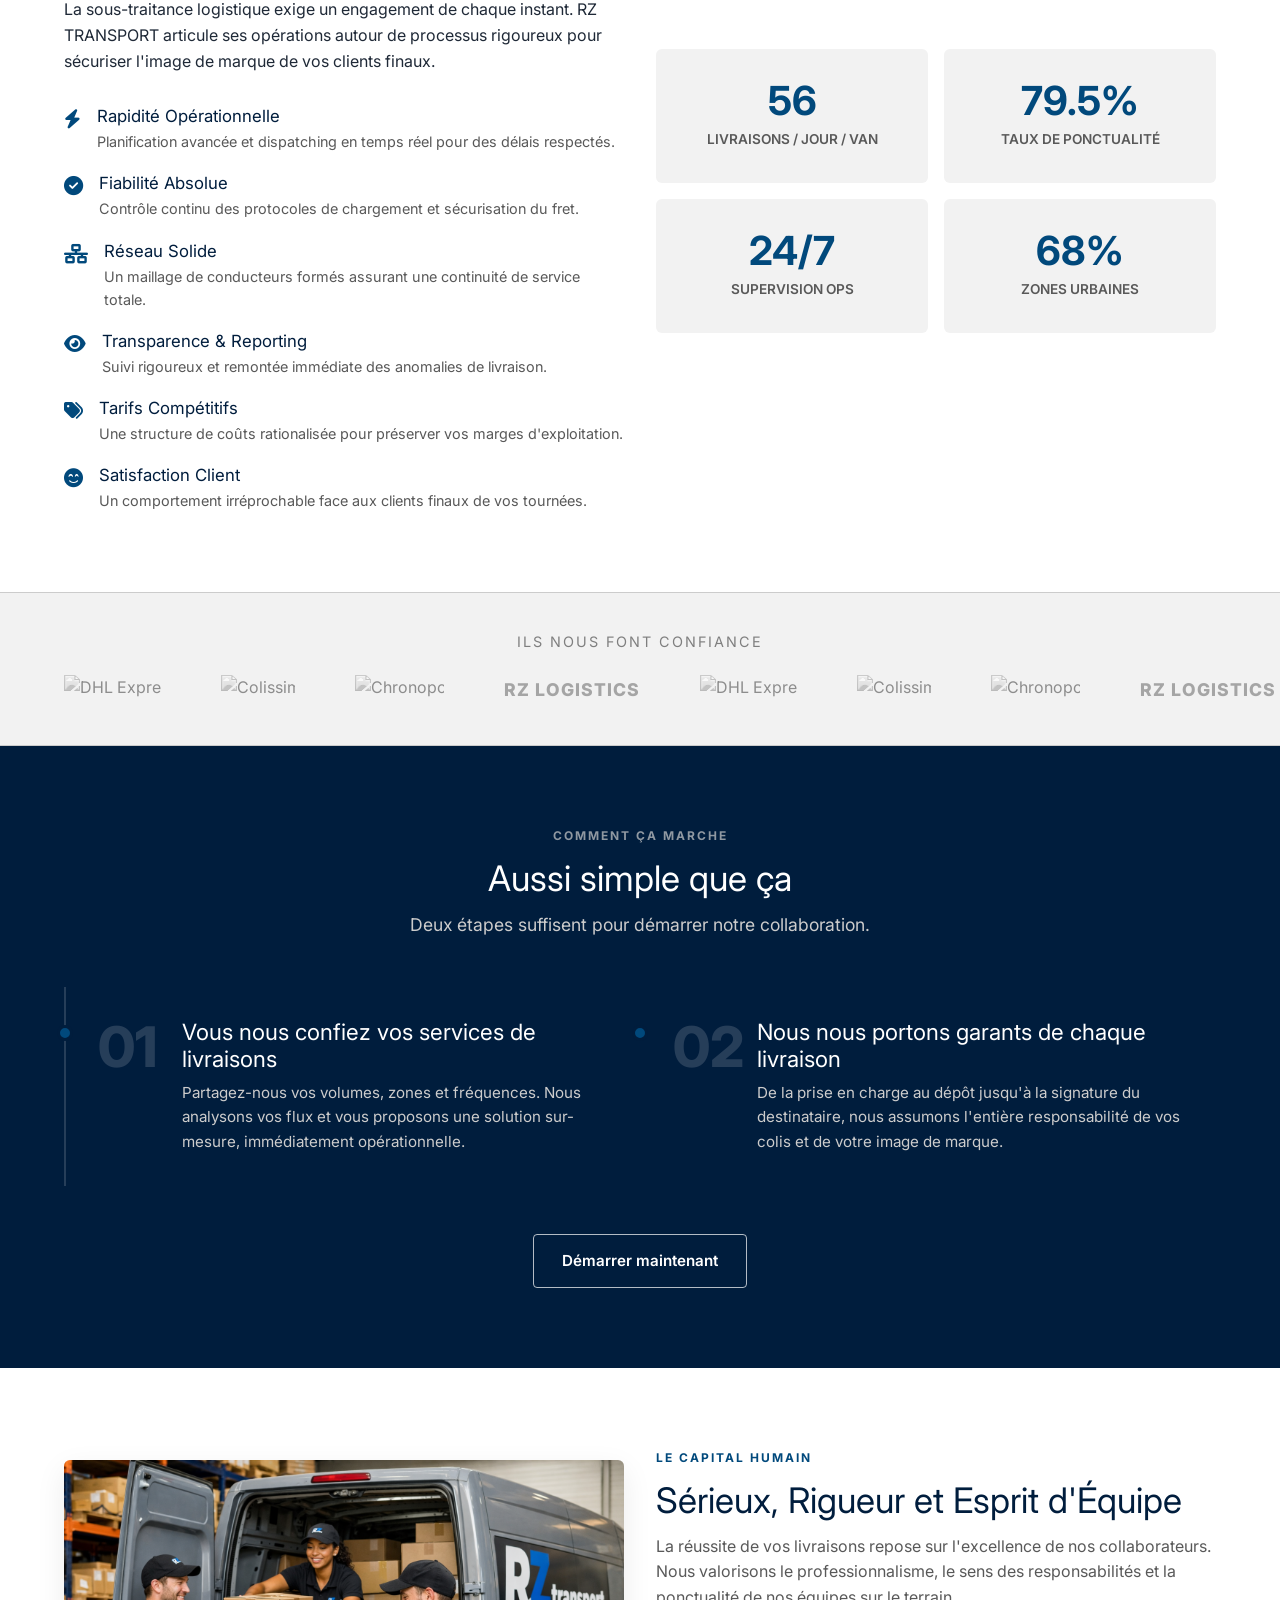
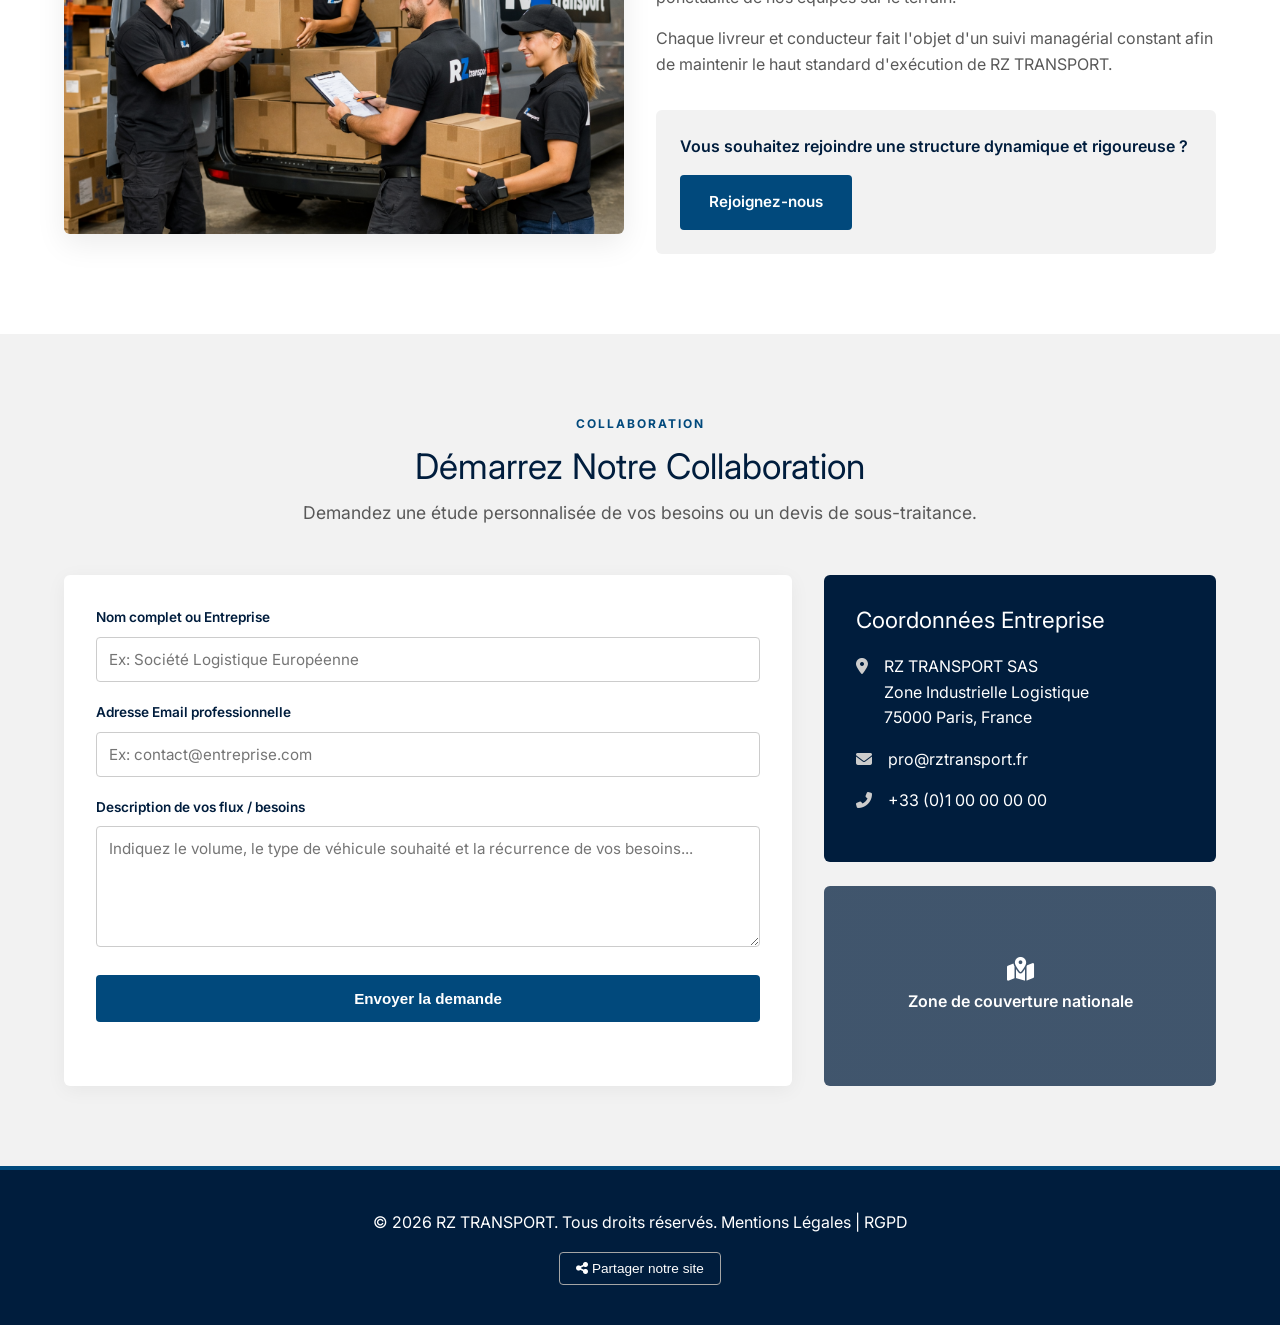
==== commit b593fe67: "com" ====
--- a/index.html
+++ b/index.html
@@ -65,40 +65,57 @@
                 <p class="section-subtitle">Une expertise sectorielle adaptée à l'ensemble de vos flux de distribution.</p>
             </div>
             <div class="grid-3">
-                <div class="card service-card reveal" data-service="volume">
-                    <div class="card-img-holder">
-                      <img src="https://images.unsplash.com/photo-1586528116311-ad8dd3c8310d?auto=format&fit=crop&w=600&q=80" alt="Transport Volume 20m3">
-                    </div>
-                    <div class="card-body">
-                        <div class="service-icon-box"><i class="fas fa-truck-moving"></i></div>
-                        <h3>Transport Volume</h3>
-                        <p>Acheminement optimal de vos marchandises par camion de 20 m³ en lots sur palettes. Idéal pour la liaison inter-sites et les flux d'approvisionnement critiques.</p>
-                    </div>
-                  </div>
-                  
-                  <div class="card service-card reveal" data-service="route">
-                    <div class="card-img-holder">
-                      <img src="https://images.unsplash.com/photo-1516542008748-1d139d366f6a?auto=format&fit=crop&w=600&q=80" alt="Livraison Petite Route">
-                    </div>
-                    <div class="card-body">
-                        <div class="service-icon-box"><i class="fas fa-shipping-fast"></i></div>
-                        <h3>Livraison Petite Route</h3>
-                        <p>Gestion externalisée de vos tournées quotidiennes en fourgon. Capacité opérationnelle élevée avec une moyenne rigoureuse de 70 livraisons par jour.</p>
-                        <a href="#contact" class="card-link">En savoir plus <i class="fas fa-arrow-right"></i></a>
-                    </div>
-                  </div>
-                  
-                  <div class="card service-card reveal" data-service="velo">
-                    <div class="card-img-holder">
-                      <img src="https://images.unsplash.com/photo-1485965120184-e220f721d03e?auto=format&fit=crop&w=600&q=80" alt="Livraison à vélo">
-                    </div>
-                    <div class="card-body">
-                        <div class="service-icon-box"><i class="fas fa-bicycle"></i></div>
-                        <h3>Livraison à Vélo</h3>
-                        <p>Solutions du dernier kilomètre ultra-rapides et décarbonées pour petits colis. Agilité maximale au cœur des centres-villes denses.</p>
-                        <a href="#contact" class="card-link">En savoir plus <i class="fas fa-arrow-right"></i></a>
-                    </div>
-                  </div>            </div>
+                <div class="service-card-new reveal" onclick="toggleServiceCard(this)">
+                  <img class="sc-photo" src="img3.png" alt="Transport Volume">
+                  <div class="sc-overlay"></div>
+                  <span class="sc-eyebrow">Volume</span>
+                  <div class="sc-expand">
+                    <p>Acheminement optimal de vos marchandises par camion de 20 m³ en lots sur palettes. Idéal pour la liaison inter-sites et les flux d'approvisionnement critiques.</p>
+                    <a href="#contact" class="sc-cta">Nous contacter <i class="fas fa-arrow-right"></i></a>
+                  </div>
+                  <div class="sc-footer">
+                    <div class="sc-title-group">
+                      <div class="sc-icon"><i class="fas fa-truck-moving"></i></div>
+                      <span class="sc-name">Transport Volume</span>
+                    </div>
+                    <button class="sc-plus" aria-label="Voir les détails">+</button>
+                  </div>
+                </div>
+              
+                <div class="service-card-new reveal" onclick="toggleServiceCard(this)">
+                  <img class="sc-photo" src="img2.png" alt="Livraison Petite Route">
+                  <div class="sc-overlay"></div>
+                  <span class="sc-eyebrow">petite route</span>
+                  <div class="sc-expand">
+                    <p>Gestion externalisée de vos tournées quotidiennes en fourgon. Capacité opérationnelle élevée avec une moyenne rigoureuse de 70 livraisons par jour.</p>
+                    <a href="#contact" class="sc-cta">Nous contacter <i class="fas fa-arrow-right"></i></a>
+                  </div>
+                  <div class="sc-footer">
+                    <div class="sc-title-group">
+                      <div class="sc-icon"><i class="fas fa-shipping-fast"></i></div>
+                      <span class="sc-name">Livraison Petite Route</span>
+                    </div>
+                    <button class="sc-plus" aria-label="Voir les détails">+</button>
+                  </div>
+                </div>
+              
+                <div class="service-card-new reveal" onclick="toggleServiceCard(this)">
+                  <img class="sc-photo" src="img4.png" alt="Livraison à vélo">
+                  <div class="sc-overlay"></div>
+                  <span class="sc-eyebrow">Vélo</span>
+                  <div class="sc-expand">
+                    <p>Solutions du dernier kilomètre ultra-rapides et décarbonées pour petits colis. Agilité maximale au cœur des centres-villes denses.</p>
+                    <a href="#contact" class="sc-cta">Nous contacter <i class="fas fa-arrow-right"></i></a>
+                  </div>
+                  <div class="sc-footer">
+                    <div class="sc-title-group">
+                      <div class="sc-icon"><i class="fas fa-bicycle"></i></div>
+                      <span class="sc-name">Livraison à Vélo</span>
+                    </div>
+                    <button class="sc-plus" aria-label="Voir les détails">+</button>
+                  </div>
+                </div>
+              </div>
         </div>
     </section>
 
@@ -198,7 +215,7 @@
     <section id="equipe" class="team-section">
         <div class="container grid-2 gap-align">
             <div class="team-image-grid reveal">
-                <img src="https://images.unsplash.com/photo-1522071820081-009f0129c71c?auto=format&fit=crop&w=800&q=80" alt="Équipe logistique de RZ Transport" class="team-main-img">
+                <img src="img9.png" alt="Équipe logistique de RZ Transport" class="team-main-img">
             </div>
             <div class="team-content reveal">
                 <span class="section-eyebrow">Le Capital Humain</span>
--- a/style.css
+++ b/style.css
@@ -104,7 +104,7 @@
   padding: 14px 28px;
   font-size: 0.95rem;
   font-weight: 600;
-  border-radius: 50px;
+  border-radius: 4px;
   cursor: pointer;
   text-decoration: none;
   transition: var(--transition-smooth);
@@ -349,89 +349,234 @@
   margin-right: 6px;
 }
 
-/* Mobile hero fallback */
+/* Mobile hero - Background Video (Effet Premium) */
 @media (max-width: 767px) {
   .hero-section {
-    flex-direction: column;
-    min-height: auto;
-  }
-  .hero-left {
-    width: 100%;
-    clip-path: none;
-    padding: 60px 24px 40px;
-  }
-  .hero-left-inner {
-    padding-right: 0;
-    max-width: 100%;
-  }
+    position: relative;
+    min-height: 80vh;
+    display: flex;
+    align-items: center;
+    justify-content: center;
+    overflow: hidden;
+  }
+
   .hero-right {
     position: absolute;
-    inset: 0;
+    top: 0;
+    left: 0;
+    width: 100%;
+    height: 100%;
+    z-index: 1;
+  }
+
+  .hero-right video, 
+  .hero-right iframe {
+    width: 100%;
+    height: 100%;
+    object-fit: cover;
+  }
+
+  /* Overlay élégant avec ton bleu marine */
+  .hero-left {
+    position: relative;
+    z-index: 2;
+    width: 100%;
+    height: 100%;
+    margin-left: 0;
+    clip-path: none;
+    padding: 60px 5%;
+    display: flex;
+    align-items: center;
+    
+    /* 0.4 = 40% d'opacité en haut, 0.75 = 75% en bas pour le contraste */
+    background: linear-gradient(
+      to bottom, 
+      rgba(0, 29, 61, 0.4), 
+      rgba(0, 29, 61, 0.75)
+    ) !important;
+  }
+}
+/* =====================
+   SERVICES — Photo cards
+   ===================== */
+   .services-section {
+    padding: 80px 0;
+  }
+  
+  .service-card-new {
+    position: relative;
+    border-radius: 8px;
+    overflow: hidden;
+    cursor: pointer;
+    background: #000;
+    box-shadow: 0 4px 20px rgba(0,0,0,0.12);
+    transition: var(--transition-smooth);
+  }
+  .service-card-new:hover {
+    transform: translateY(-4px);
+    box-shadow: 0 14px 36px rgba(0,0,0,0.18);
+  }
+  .sc-photo {
     width: 100%;
     height: 260px;
-  }
-  .hero-right::after {
-    background: none;
-  }
-}
-
-/* =====================
-   SERVICES
+    object-fit: cover;
+    display: block;
+    transition: transform 0.5s ease, filter 0.4s ease;
+    filter: brightness(0.72);
+  }
+  .service-card-new:hover .sc-photo { transform: scale(1.04); filter: brightness(0.55); }
+  .service-card-new.expanded .sc-photo { filter: brightness(0.45); }
+  
+  .sc-overlay {
+    position: absolute;
+    inset: 0;
+    background: linear-gradient(to top, rgba(0,15,35,0.92) 0%, rgba(0,15,35,0.3) 55%, transparent 100%);
+    pointer-events: none;
+  }
+  .sc-eyebrow {
+    position: absolute;
+    top: 16px; left: 16px;
+    z-index: 2;
+    font-size: 0.7rem; font-weight: 700;
+    text-transform: uppercase; letter-spacing: 1.5px;
+    color: rgba(255,255,255,0.7);
+    background: rgba(0,0,0,0.3);
+    padding: 4px 10px; border-radius: 3px;
+  }
+  .sc-footer {
+    position: absolute; bottom: 0; left: 0; right: 0;
+    display: flex; align-items: center; justify-content: space-between;
+    padding: 18px 20px; z-index: 2;
+  }
+  .sc-title-group { display: flex; align-items: center; gap: 12px; }
+  .sc-icon {
+    width: 36px; height: 36px;
+    background: rgba(255,255,255,0.15);
+    border: 1px solid rgba(255,255,255,0.25);
+    border-radius: 6px;
+    display: flex; align-items: center; justify-content: center;
+    color: #fff; font-size: 1rem; flex-shrink: 0;
+  }
+  .sc-name { color: #fff; font-size: 1.05rem; font-weight: 600; }
+  .sc-plus {
+    width: 36px; height: 36px; border-radius: 50%;
+    background: var(--brand-cta); border: none;
+    color: #fff; font-size: 1.4rem; font-weight: 300;
+    cursor: pointer; display: flex; align-items: center; justify-content: center;
+    flex-shrink: 0; transition: var(--transition-smooth); line-height: 1;
+  }
+  .sc-plus:hover { background: #fff; color: var(--brand-main); }
+  .service-card-new.expanded .sc-plus { transform: rotate(45deg); background: rgba(255,255,255,0.2); }
+  
+  .sc-expand {
+    position: absolute; bottom: 64px; left: 0; right: 0;
+    padding: 0 20px; z-index: 2; overflow: hidden;
+    max-height: 0; opacity: 0;
+    transition: max-height 0.4s cubic-bezier(0.4,0,0.2,1), opacity 0.35s ease;
+  }
+  .service-card-new.expanded .sc-expand { max-height: 220px; opacity: 1; }
+  .sc-expand p {
+    color: rgba(255,255,255,0.88); font-size: 0.88rem;
+    line-height: 1.65; margin-bottom: 14px;
+  }
+  .sc-expand .sc-cta {
+    display: inline-flex; align-items: center; gap: 6px;
+    color: #fff; font-size: 0.82rem; font-weight: 600;
+    text-decoration: none; background: var(--brand-cta);
+    padding: 8px 16px; border-radius: 4px; transition: var(--transition-smooth);
+  }
+  .sc-expand .sc-cta:hover { background: #fff; color: var(--brand-main); }
+
+/* =====================
+   SERVICES — Photo cards
    ===================== */
 .services-section {
   padding: 80px 0;
 }
-.card {
-  background: #ffffff;
+
+.service-card-new {
+  position: relative;
+  border-radius: 8px;
+  overflow: hidden;
+  cursor: pointer;
+  background: #000;
+  box-shadow: 0 4px 20px rgba(0,0,0,0.12);
+  transition: var(--transition-smooth);
+}
+.service-card-new:hover {
+  transform: translateY(-4px);
+  box-shadow: 0 14px 36px rgba(0,0,0,0.18);
+}
+.sc-photo {
+  width: 100%;
+  height: 260px;
+  object-fit: cover;
+  display: block;
+  transition: transform 0.5s ease, filter 0.4s ease;
+  filter: brightness(0.72);
+}
+.service-card-new:hover .sc-photo { transform: scale(1.04); filter: brightness(0.55); }
+.service-card-new.expanded .sc-photo { filter: brightness(0.45); }
+
+.sc-overlay {
+  position: absolute;
+  inset: 0;
+  background: linear-gradient(to top, rgba(0,15,35,0.92) 0%, rgba(0,15,35,0.3) 55%, transparent 100%);
+  pointer-events: none;
+}
+.sc-eyebrow {
+  position: absolute;
+  top: 16px; left: 16px;
+  z-index: 2;
+  font-size: 0.7rem; font-weight: 700;
+  text-transform: uppercase; letter-spacing: 1.5px;
+  color: rgba(255,255,255,0.7);
+  background: rgba(0,0,0,0.3);
+  padding: 4px 10px; border-radius: 3px;
+}
+.sc-footer {
+  position: absolute; bottom: 0; left: 0; right: 0;
+  display: flex; align-items: center; justify-content: space-between;
+  padding: 18px 20px; z-index: 2;
+}
+.sc-title-group { display: flex; align-items: center; gap: 12px; }
+.sc-icon {
+  width: 36px; height: 36px;
+  background: rgba(255,255,255,0.15);
+  border: 1px solid rgba(255,255,255,0.25);
   border-radius: 6px;
-  overflow: hidden;
-  box-shadow: 0 4px 20px rgba(0, 0, 0, 0.05);
-  transition: var(--transition-smooth);
-}
-.card:hover {
-  transform: translateY(-5px);
-  box-shadow: 0 12px 30px rgba(0, 0, 0, 0.1);
-}
-.card-img-holder img {
-  width: 100%;
-  height: 200px;
-  object-fit: cover;
-}
-.card-body {
-  padding: 24px;
-  position: relative;
-}
-.service-icon-box {
-  width: 50px;
-  height: 50px;
-  background-color: var(--white-smoke);
-  color: var(--brand-cta);
-  display: flex;
-  align-items: center;
-  justify-content: center;
-  font-size: 1.3rem;
-  border-radius: 4px;
-  margin-bottom: 16px;
-}
-.card-body p {
-  color: var(--charcoal);
-  font-size: 0.95rem;
-  margin-bottom: 20px;
-}
-.card-link {
-  text-decoration: none;
-  color: var(--brand-cta);
-  font-weight: 600;
-  font-size: 0.9rem;
-  transition: var(--transition-smooth);
-}
-.card-link:hover i {
-  transform: translateX(5px);
-}
-.card-link i {
-  transition: var(--transition-smooth);
-  margin-left: 4px;
-}
+  display: flex; align-items: center; justify-content: center;
+  color: #fff; font-size: 1rem; flex-shrink: 0;
+}
+.sc-name { color: #fff; font-size: 1.05rem; font-weight: 600; }
+.sc-plus {
+  width: 36px; height: 36px; border-radius: 50%;
+  background: var(--brand-cta); border: none;
+  color: #fff; font-size: 1.4rem; font-weight: 300;
+  cursor: pointer; display: flex; align-items: center; justify-content: center;
+  flex-shrink: 0; transition: var(--transition-smooth); line-height: 1;
+}
+.sc-plus:hover { background: #fff; color: var(--brand-main); }
+.service-card-new.expanded .sc-plus { transform: rotate(45deg); background: rgba(255,255,255,0.2); }
+
+.sc-expand {
+  position: absolute; bottom: 64px; left: 0; right: 0;
+  padding: 0 20px; z-index: 2; overflow: hidden;
+  max-height: 0; opacity: 0;
+  transition: max-height 0.4s cubic-bezier(0.4,0,0.2,1), opacity 0.35s ease;
+}
+.service-card-new.expanded .sc-expand { max-height: 220px; opacity: 1; }
+.sc-expand p {
+  color: rgba(255,255,255,0.88); font-size: 0.88rem;
+  line-height: 1.65; margin-bottom: 14px;
+}
+.sc-expand .sc-cta {
+  display: inline-flex; align-items: center; gap: 6px;
+  color: #fff; font-size: 0.82rem; font-weight: 600;
+  text-decoration: none; background: var(--brand-cta);
+  padding: 8px 16px; border-radius: 4px; transition: var(--transition-smooth);
+}
+.sc-expand .sc-cta:hover { background: #fff; color: var(--brand-main); }
 
 /* =====================
    WHY / KPI
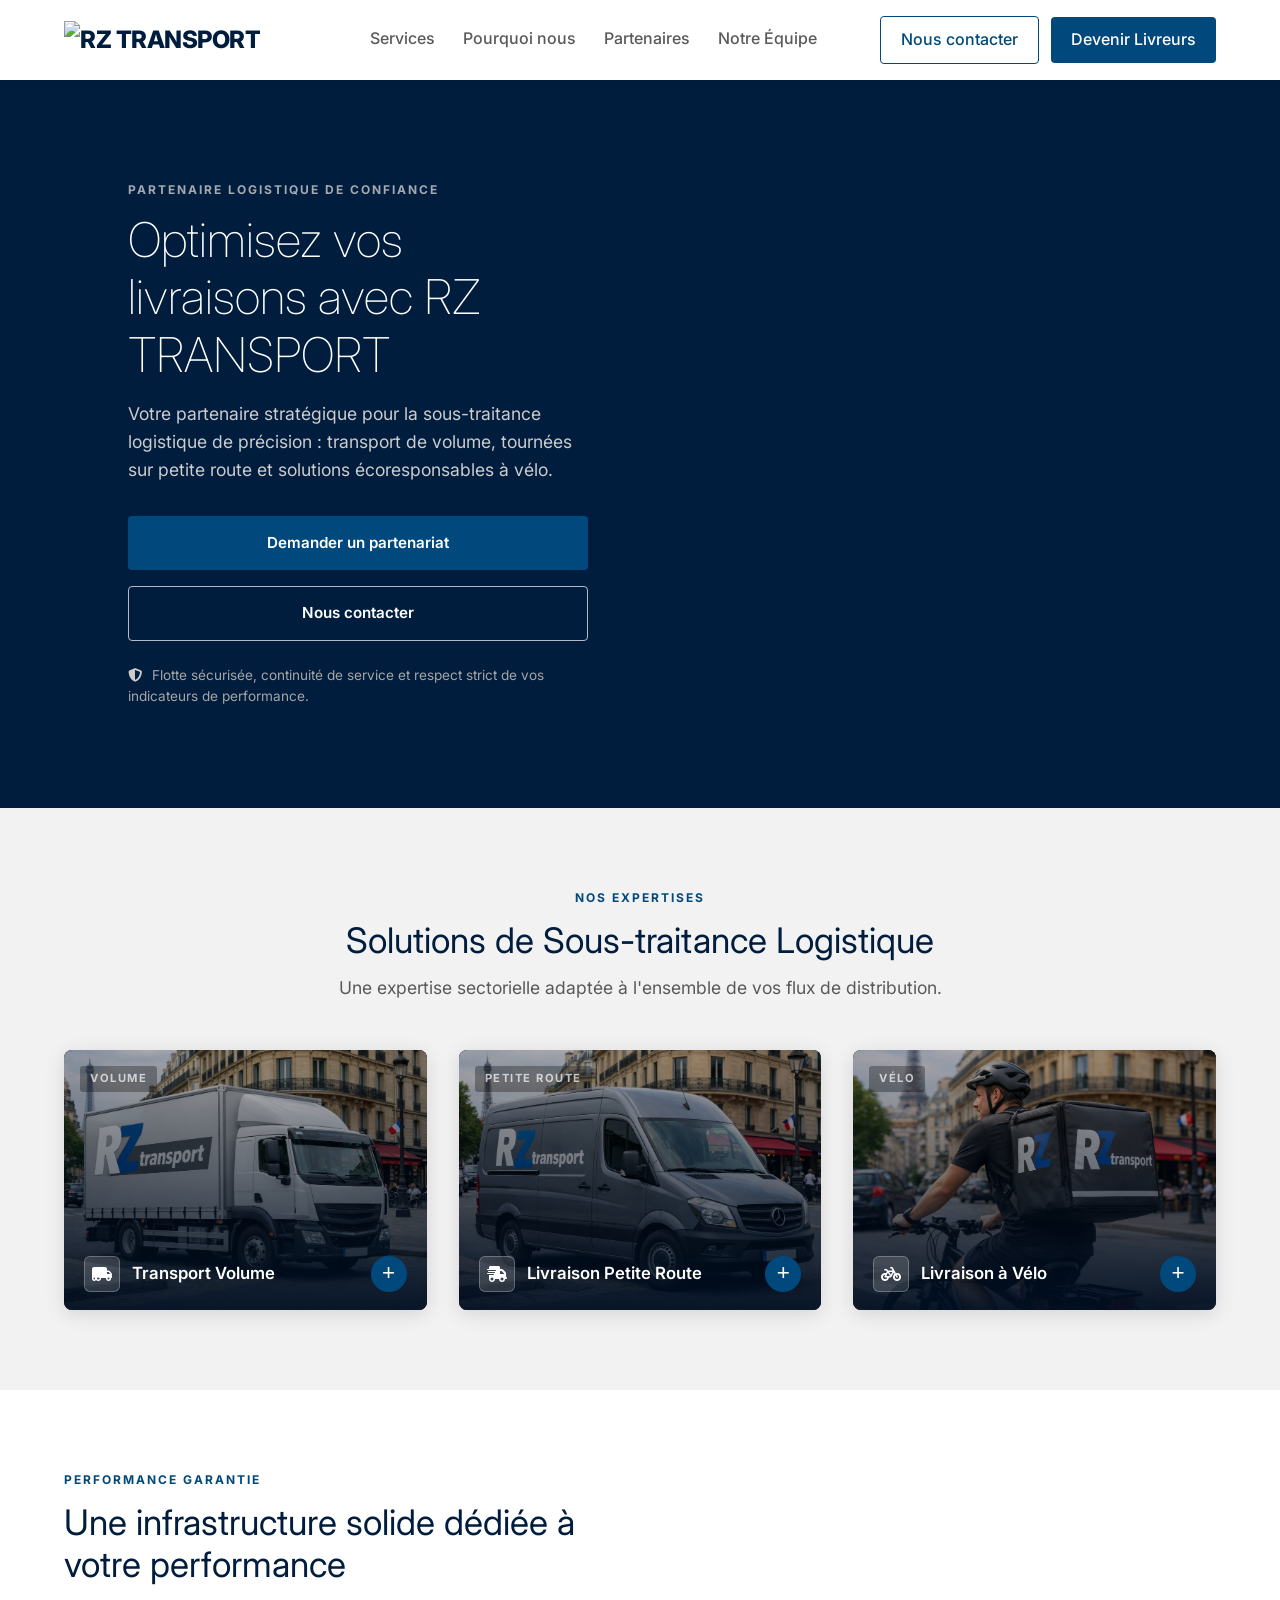
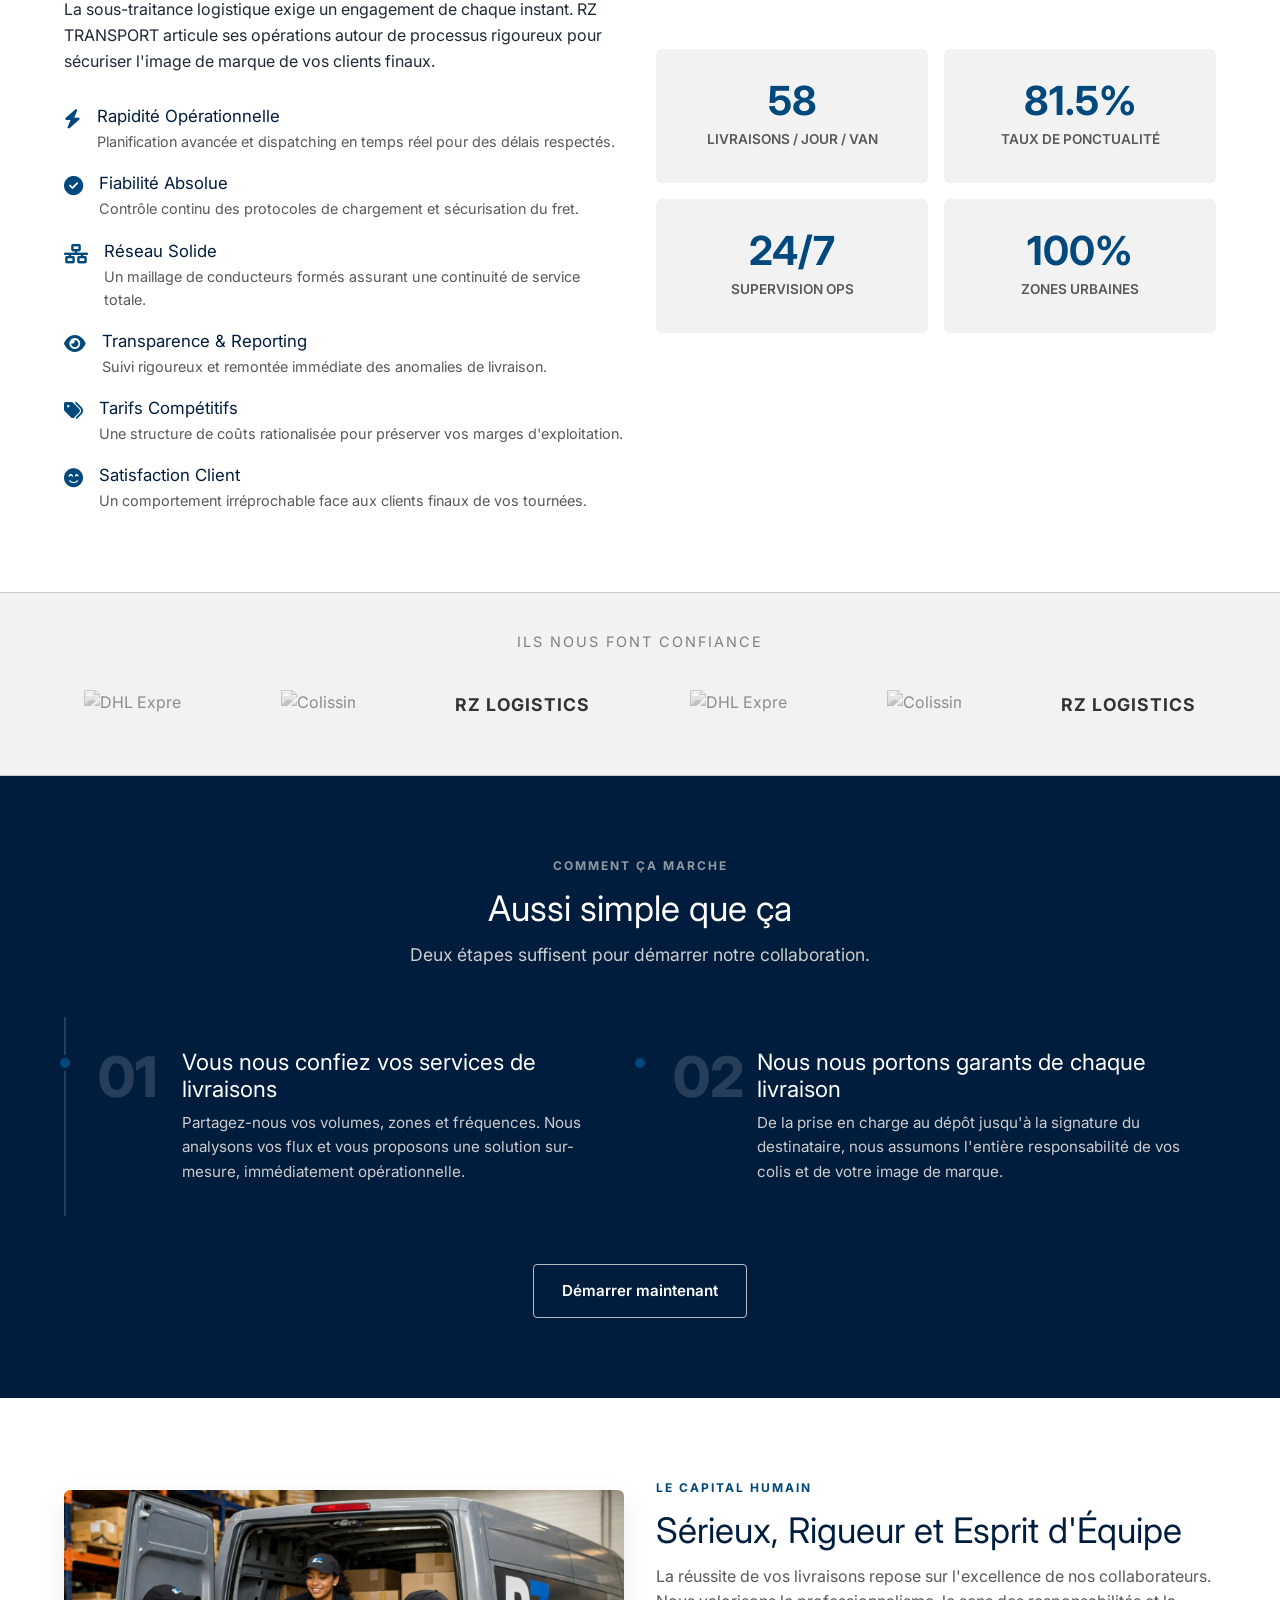
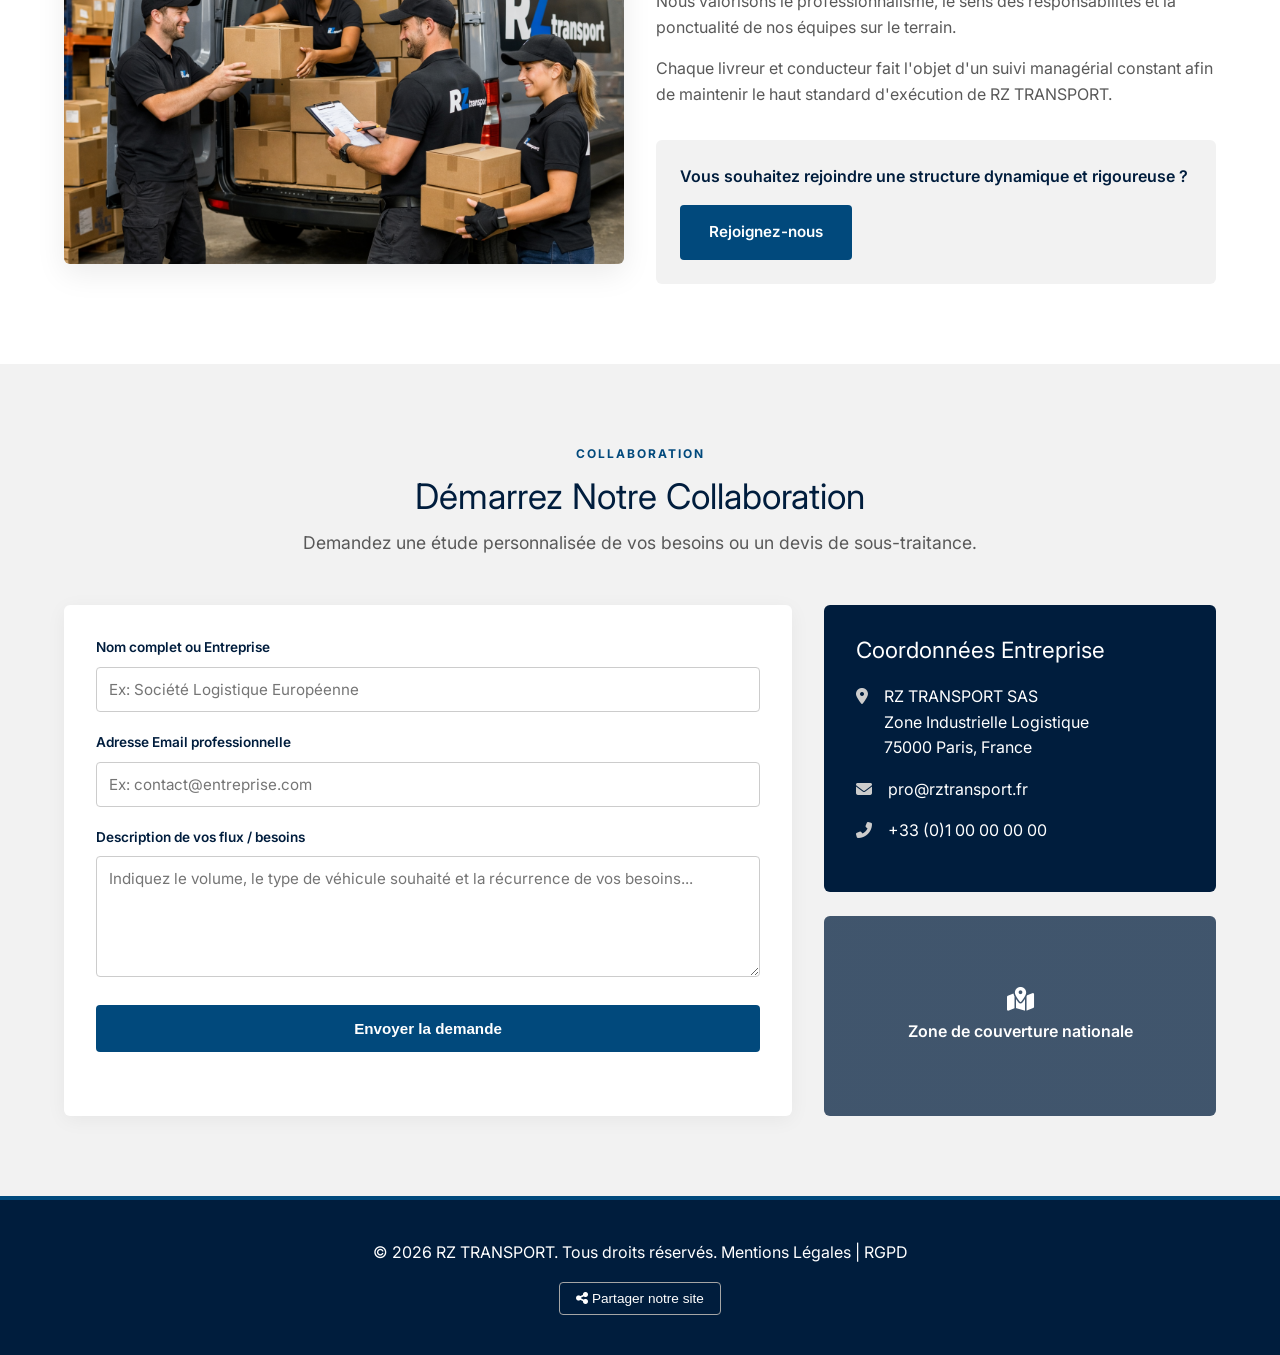
==== commit daecf471: "com 2" ====
--- a/index.html
+++ b/index.html
@@ -168,13 +168,13 @@
             <h3 class="partner-title">Ils nous font confiance</h3>
             <div class="marquee-wrapper">
                 <div class="marquee-track">
-                    <div class="partner-logo"><img src="https://upload.wikimedia.org/wikipedia/commons/thumb/b/b3/DHL_Logo.svg/320px-DHL_Logo.svg.png" alt="DHL Express"></div>
-                    <div class="partner-logo"><img src="https://upload.wikimedia.org/wikipedia/fr/thumb/6/69/Logo_Colissimo.svg/320px-Logo_Colissimo.svg.png" alt="Colissimo"></div>
-                    <div class="partner-logo"><img src="https://upload.wikimedia.org/wikipedia/commons/thumb/f/f5/Chronopost_logo.svg/320px-Chronopost_logo.svg.png" alt="Chronopost"></div>
+                    <div class="partner-logo"><img src="https://upload.wikimedia.org/wikipedia/commons/thumb/b/b3/DHL_Logo.svg/500px-DHL_Logo.svg.png" alt="DHL Express"></div>
+                    <div class="partner-logo"><img src="https://upload.wikimedia.org/wikipedia/fr/thumb/6/69/Logo_Colissimo.svg/500px-Logo_Colissimo.svg.png" alt="Colissimo"></div>
+                    
                     <div class="partner-logo"><span>RZ LOGISTICS</span></div>
-                    <div class="partner-logo"><img src="https://upload.wikimedia.org/wikipedia/commons/thumb/b/b3/DHL_Logo.svg/320px-DHL_Logo.svg.png" alt="DHL Express"></div>
-                    <div class="partner-logo"><img src="https://upload.wikimedia.org/wikipedia/fr/thumb/6/69/Logo_Colissimo.svg/320px-Logo_Colissimo.svg.png" alt="Colissimo"></div>
-                    <div class="partner-logo"><img src="https://upload.wikimedia.org/wikipedia/commons/thumb/f/f5/Chronopost_logo.svg/320px-Chronopost_logo.svg.png" alt="Chronopost"></div>
+                    <div class="partner-logo"><img src="https://upload.wikimedia.org/wikipedia/commons/thumb/b/b3/DHL_Logo.svg/500px-DHL_Logo.svg.png" alt="DHL Express"></div>
+                    <div class="partner-logo"><img src="https://upload.wikimedia.org/wikipedia/fr/thumb/6/69/Logo_Colissimo.svg/500px-Logo_Colissimo.svg.png" alt="Colissimo"></div>
+                   
                     <div class="partner-logo"><span>RZ LOGISTICS</span></div>
                 </div>
             </div>
--- a/style.css
+++ b/style.css
@@ -35,9 +35,11 @@
 }
 .max-width-md {
   max-width: 760px;
+  margin: 0 auto;
 }
 .text-center {
   text-align: center;
+  align-items: center;
 }
 .text-light {
   color: #ffffff;
@@ -119,22 +121,22 @@
   transform: translateY(-2px);
 }
 .btn-outline-light {
-  border-color: rgba(255,255,255,0.7);
+  border-color: rgba(255, 255, 255, 0.7);
   color: #ffffff;
   background: transparent;
 }
 .btn-outline-light:hover {
-  background-color: rgba(255,255,255,0.12);
+  background-color: rgba(255, 255, 255, 0.12);
   border-color: #ffffff;
   color: #ffffff;
 }
 .btn-outline-dark {
-  border-color: rgba(0,29,61,0.5);
+  border-color: rgba(0, 29, 61, 0.5);
   color: var(--brand-main);
   background: transparent;
 }
 .btn-outline-dark:hover {
-  background-color: rgba(0,29,61,0.08);
+  background-color: rgba(0, 29, 61, 0.08);
   border-color: var(--brand-main);
 }
 .btn-secondary {
@@ -143,7 +145,7 @@
   border-color: var(--silver-2);
 }
 .btn-secondary:hover {
-  background-color: rgba(165,165,165,0.35);
+  background-color: rgba(165, 165, 165, 0.35);
   border-color: var(--silver);
 }
 .btn-block {
@@ -172,8 +174,6 @@
   align-items: center;
   padding-left: 5%;
   padding-right: 5%;
-
-  
 }
 
 .logo {
@@ -292,6 +292,7 @@
   align-items: center;
   padding: 80px 0 80px 24px;
   margin-left: 10%;
+  filter: rgba(0, 29, 61, 0.596);
   clip-path: polygon(0 0, 100% 0, 88% 100%, 0 100%);
   background: var(--brand-main);
 }
@@ -959,6 +960,7 @@
 
 .recruitment-form-section {
   padding: 80px 0;
+  align-items: center;
 }
 .file-upload-group input[type="file"] {
   display: none;
@@ -1096,6 +1098,16 @@
   transform: translateY(0);
 }
 
+@media (max-width: 767px) {
+  .recruitment-form-section {
+    text-align: center;
+  }
+  .recruitment-form-section .form-group input,
+  .recruitment-form-section .form-group textarea {
+    text-align: center;
+  }
+}
+
 /* =====================
    DESKTOP
    ===================== */
@@ -1197,94 +1209,119 @@
 /* =====================
    SERVICE MODAL
    ===================== */
-   .service-modal-overlay {
-    position: fixed;
-    inset: 0;
-    background: rgba(0, 0, 0, 0.65);
-    z-index: 3000;
-    display: none;
-    align-items: center;
-    justify-content: center;
-    padding: 20px;
-    backdrop-filter: blur(5px);
-  }
-  .service-modal-overlay.active {
-    display: flex;
-  }
-  .service-modal-card {
-    background: #ffffff;
-    width: 100%;
-    max-width: 560px;
-    border-radius: 8px;
-    overflow: hidden;
-    position: relative;
-    box-shadow: 0 24px 60px rgba(0,0,0,0.25);
-    animation: modalIn 0.3s cubic-bezier(0.34, 1.56, 0.64, 1) both;
-  }
-  @keyframes modalIn {
-    from { opacity: 0; transform: scale(0.92) translateY(16px); }
-    to   { opacity: 1; transform: scale(1) translateY(0); }
-  }
-  .service-modal-img {
-    width: 100%;
-    height: 220px;
-    object-fit: cover;
-    display: block;
-  }
-  .service-modal-body {
-    padding: 32px;
-  }
-  .service-modal-icon {
-    width: 48px;
-    height: 48px;
-    background: var(--white-smoke);
-    color: var(--brand-cta);
-    display: flex;
-    align-items: center;
-    justify-content: center;
-    font-size: 1.3rem;
-    border-radius: 4px;
-    margin-bottom: 16px;
-  }
-  .service-modal-body h3 {
-    font-size: 1.5rem;
-    margin-bottom: 12px;
-    color: var(--brand-main);
-  }
-  .service-modal-body p {
-    color: var(--charcoal);
-    font-size: 0.97rem;
-    line-height: 1.7;
-    margin-bottom: 14px;
-  }
-  .service-modal-close {
-    position: absolute;
-    top: 14px;
-    right: 14px;
-    background: rgba(0,0,0,0.35);
-    border: none;
-    color: #fff;
-    width: 34px;
-    height: 34px;
-    border-radius: 50%;
-    font-size: 1rem;
-    cursor: pointer;
-    display: flex;
-    align-items: center;
-    justify-content: center;
-    transition: background 0.2s;
-    z-index: 10;
-  }
-  .service-modal-close:hover {
-    background: rgba(0,0,0,0.6);
-  }
-  .service-card {
-    cursor: pointer;
-  }
-
-  .card-hint {
-    color: var(--silver);
-    font-size: 0.8rem;
-    font-style: italic;
-    margin: 0;
-  }+.service-modal-overlay {
+  position: fixed;
+  inset: 0;
+  background: rgba(0, 0, 0, 0.65);
+  z-index: 3000;
+  display: none;
+  align-items: center;
+  justify-content: center;
+  padding: 20px;
+  backdrop-filter: blur(5px);
+}
+.service-modal-overlay.active {
+  display: flex;
+}
+.service-modal-card {
+  background: #ffffff;
+  width: 100%;
+  max-width: 560px;
+  border-radius: 8px;
+  overflow: hidden;
+  position: relative;
+  box-shadow: 0 24px 60px rgba(0, 0, 0, 0.25);
+  animation: modalIn 0.3s cubic-bezier(0.34, 1.56, 0.64, 1) both;
+}
+@keyframes modalIn {
+  from {
+    opacity: 0;
+    transform: scale(0.92) translateY(16px);
+  }
+  to {
+    opacity: 1;
+    transform: scale(1) translateY(0);
+  }
+}
+.service-modal-img {
+  width: 100%;
+  height: 220px;
+  object-fit: cover;
+  display: block;
+}
+.service-modal-body {
+  padding: 32px;
+}
+.service-modal-icon {
+  width: 48px;
+  height: 48px;
+  background: var(--white-smoke);
+  color: var(--brand-cta);
+  display: flex;
+  align-items: center;
+  justify-content: center;
+  font-size: 1.3rem;
+  border-radius: 4px;
+  margin-bottom: 16px;
+}
+.service-modal-body h3 {
+  font-size: 1.5rem;
+  margin-bottom: 12px;
+  color: var(--brand-main);
+}
+.service-modal-body p {
+  color: var(--charcoal);
+  font-size: 0.97rem;
+  line-height: 1.7;
+  margin-bottom: 14px;
+}
+.service-modal-close {
+  position: absolute;
+  top: 14px;
+  right: 14px;
+  background: rgba(0, 0, 0, 0.35);
+  border: none;
+  color: #fff;
+  width: 34px;
+  height: 34px;
+  border-radius: 50%;
+  font-size: 1rem;
+  cursor: pointer;
+  display: flex;
+  align-items: center;
+  justify-content: center;
+  transition: background 0.2s;
+  z-index: 10;
+}
+.service-modal-close:hover {
+  background: rgba(0, 0, 0, 0.6);
+}
+.service-card {
+  cursor: pointer;
+}
+
+.card-hint {
+  color: var(--silver);
+  font-size: 0.8rem;
+  font-style: italic;
+  margin: 0;
+}
+.partner-logo {
+  display: inline-flex;
+  align-items: center;
+  justify-content: center;
+  height: 60px; /* Force une hauteur fixe pour tous */
+  margin: 0 20px;
+}
+
+.partner-logo img {
+  max-height: 100%;
+  width: auto;
+  object-fit: contain;
+}
+
+.partner-logo span {
+  font-weight: bold;
+  color: #333;
+  white-space: nowrap;
+}
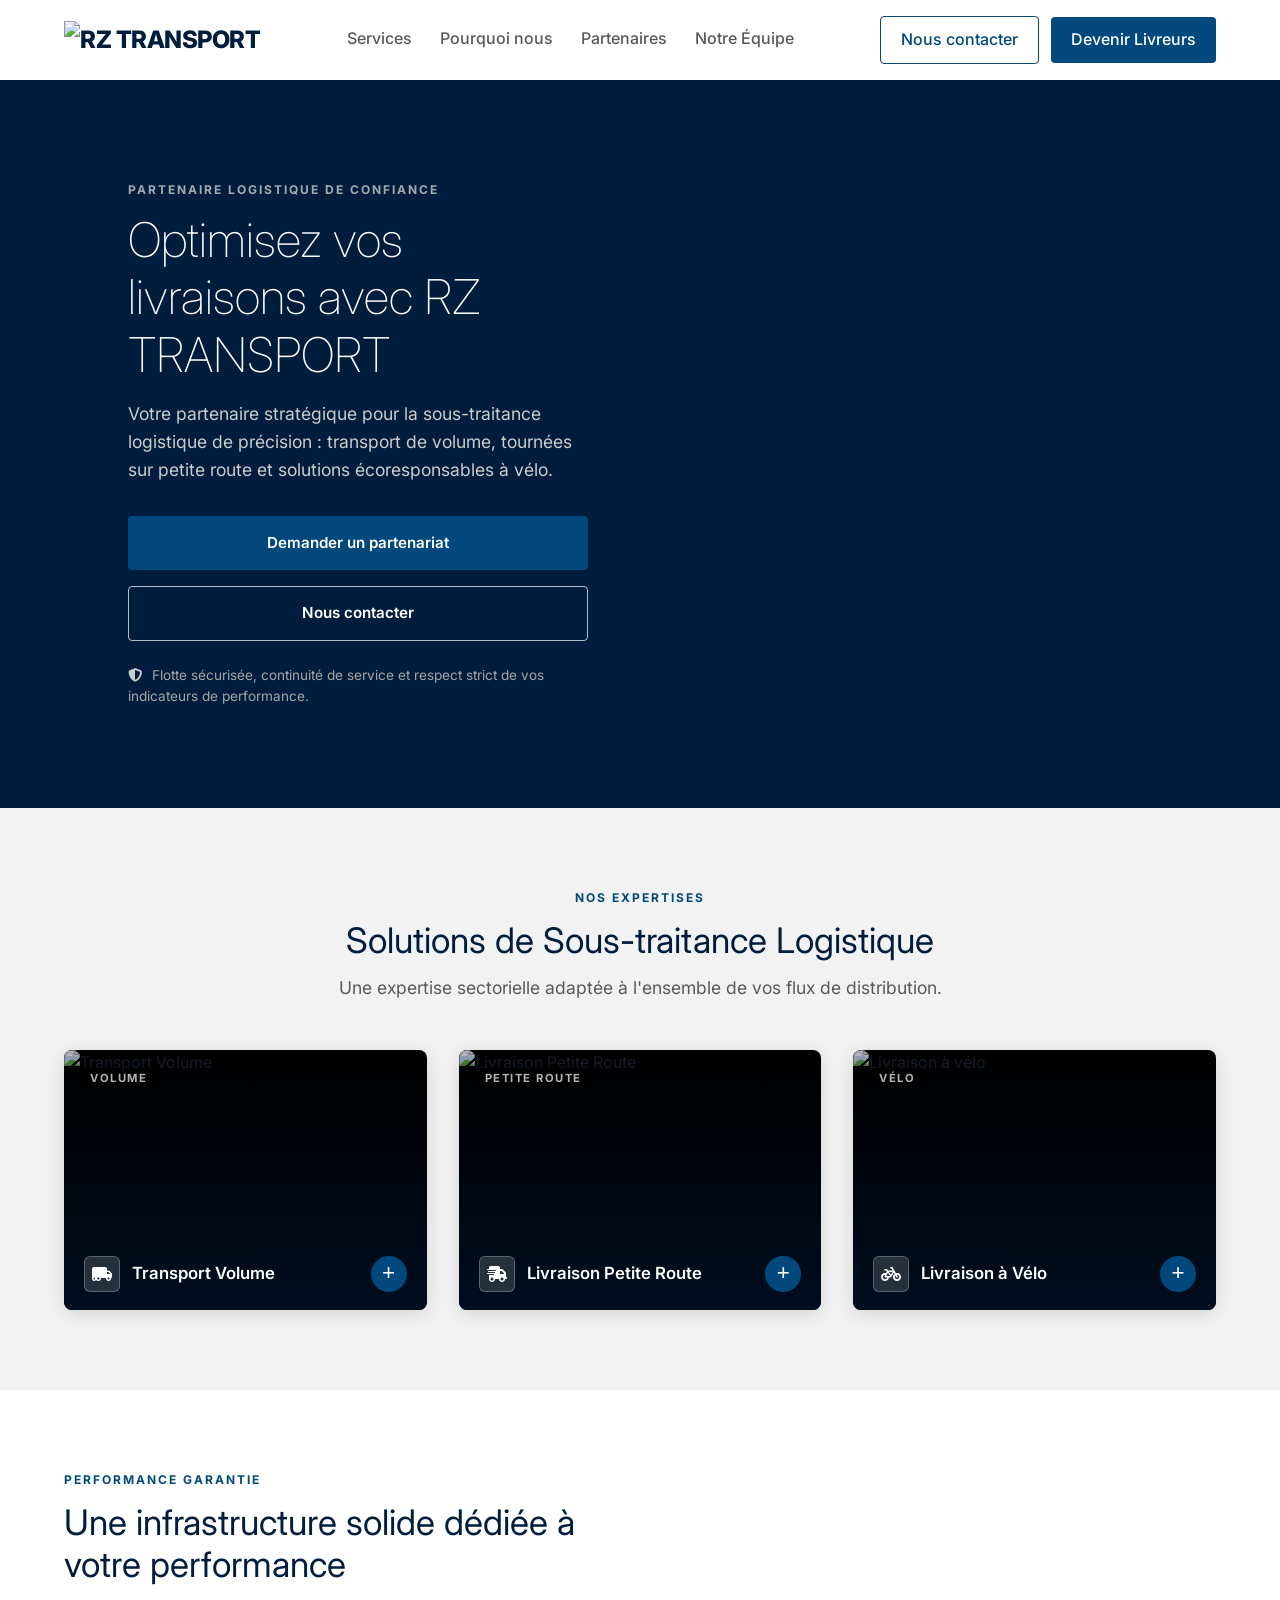
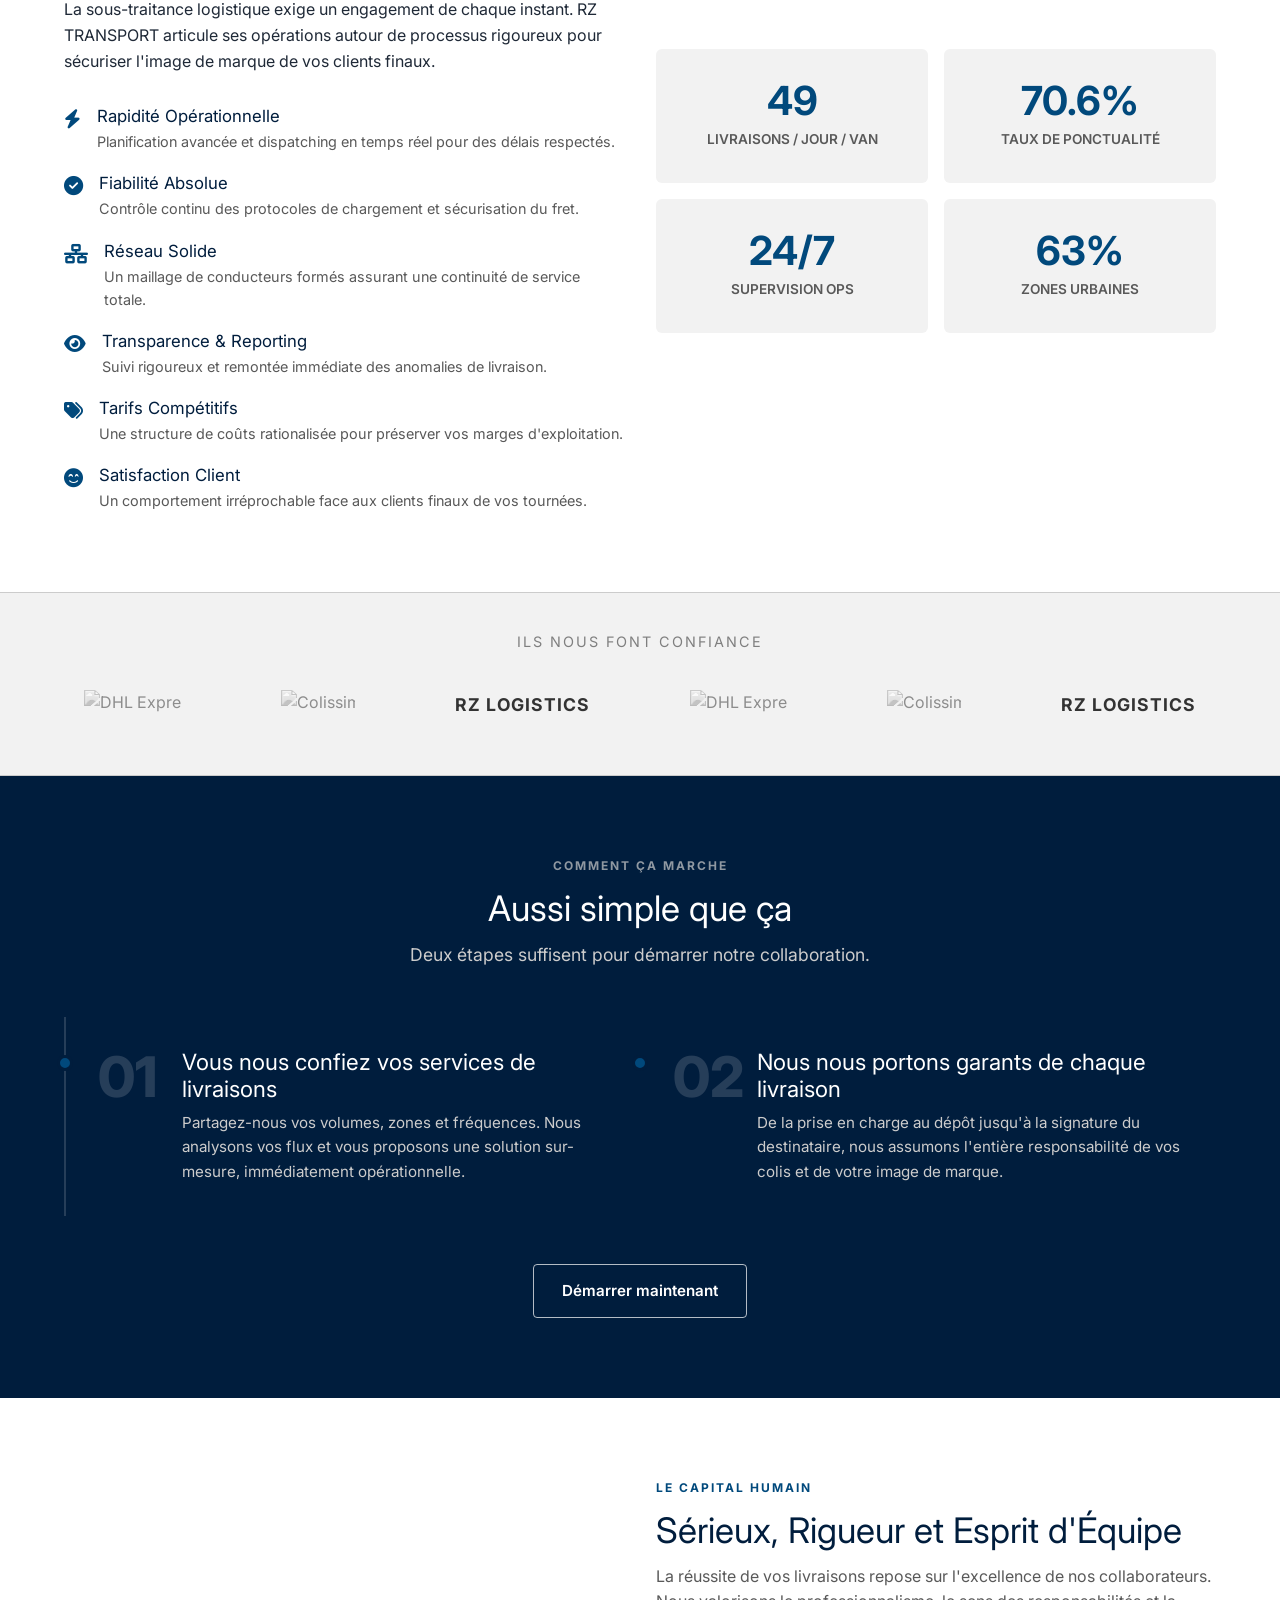
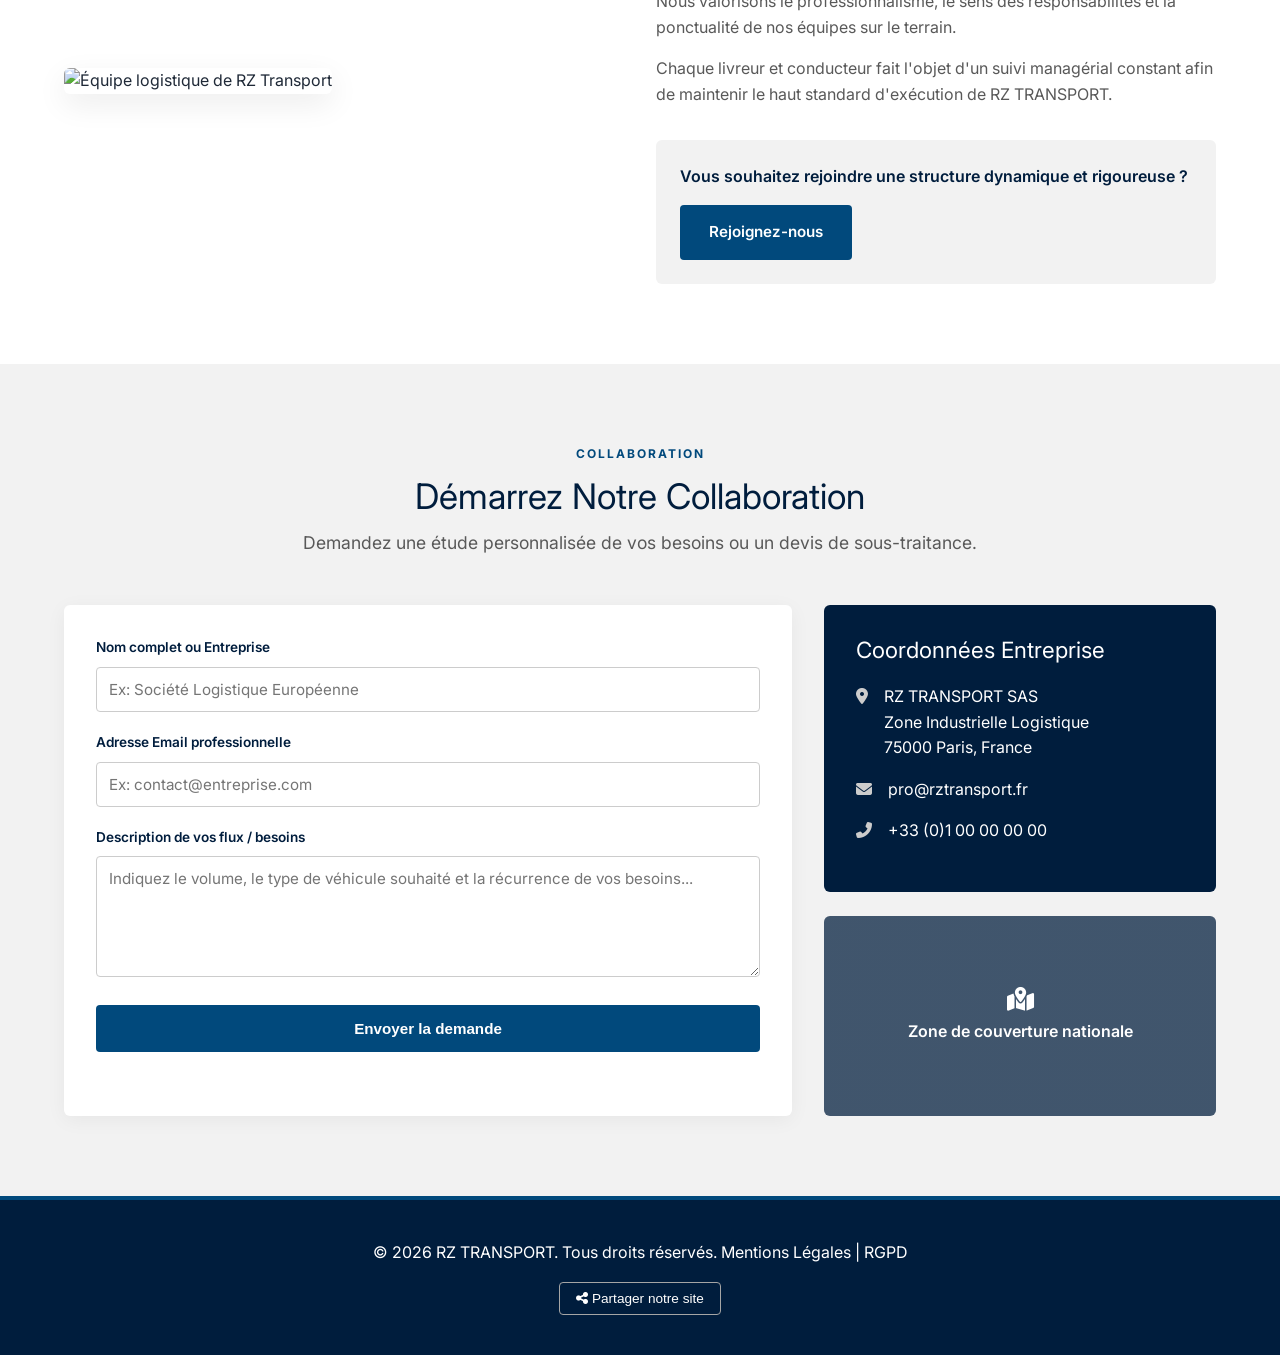
==== commit 5308b4bf: "qwer" ====
--- a/index.html
+++ b/index.html
@@ -3,7 +3,7 @@
 <head>
     <meta charset="UTF-8">
     <meta name="viewport" content="width=device-width, initial-scale=1.0">
-    <link rel="icon" type="image/png" href="favicon.png">
+    <link rel="icon" type="image/png" href="https://res.cloudinary.com/dcmnototc/image/upload/v1779806433/favicon_kppops.png">
     <title>RZ TRANSPORT</title>
     <link rel="stylesheet" href="https://cdnjs.cloudflare.com/ajax/libs/font-awesome/6.4.0/css/all.min.css">
     <link rel="preconnect" href="https://fonts.googleapis.com">
@@ -15,7 +15,7 @@
 
     <header class="main-header">
         <div class=" header-container">
-            <a href="index.html" class="logo"><img src="logo.png" alt="RZ TRANSPORT"></span></a>
+            <a href="index.html" class="logo"><img src="https://res.cloudinary.com/dcmnototc/image/upload/v1779806440/Logo_grofzo.png" alt="RZ TRANSPORT"></span></a>
             <button class="menu-toggle" aria-label="Ouvrir le menu"><i class="fas fa-bars"></i></button>
             <nav class="main-nav">
                 <div class="nav-links">
@@ -51,7 +51,7 @@
         </div>
         <div class="hero-right">
             <video autoplay loop muted playsinline width="100%">
-                <source src="video.mp4" type="video/mp4">
+                <source src="https://res.cloudinary.com/dcmnototc/video/upload/v1779806446/video_inqs8z.mp4" type="video/mp4">
                 Votre navigateur ne prend pas en charge les vidéos HTML5.
               </video>          
         </div>
@@ -66,7 +66,7 @@
             </div>
             <div class="grid-3">
                 <div class="service-card-new reveal" onclick="toggleServiceCard(this)">
-                  <img class="sc-photo" src="img3.png" alt="Transport Volume">
+                  <img class="sc-photo" src="https://res.cloudinary.com/dcmnototc/image/upload/v1779806437/img3_irikfh.png" alt="Transport Volume">
                   <div class="sc-overlay"></div>
                   <span class="sc-eyebrow">Volume</span>
                   <div class="sc-expand">
@@ -83,7 +83,7 @@
                 </div>
               
                 <div class="service-card-new reveal" onclick="toggleServiceCard(this)">
-                  <img class="sc-photo" src="img2.png" alt="Livraison Petite Route">
+                  <img class="sc-photo" src="https://res.cloudinary.com/dcmnototc/image/upload/v1779806440/img2_h4kutd.png" alt="Livraison Petite Route">
                   <div class="sc-overlay"></div>
                   <span class="sc-eyebrow">petite route</span>
                   <div class="sc-expand">
@@ -100,7 +100,7 @@
                 </div>
               
                 <div class="service-card-new reveal" onclick="toggleServiceCard(this)">
-                  <img class="sc-photo" src="img4.png" alt="Livraison à vélo">
+                  <img class="sc-photo" src="https://res.cloudinary.com/dcmnototc/image/upload/v1779806441/img4_a75dns.png" alt="Livraison à vélo">
                   <div class="sc-overlay"></div>
                   <span class="sc-eyebrow">Vélo</span>
                   <div class="sc-expand">
@@ -215,7 +215,7 @@
     <section id="equipe" class="team-section">
         <div class="container grid-2 gap-align">
             <div class="team-image-grid reveal">
-                <img src="img9.png" alt="Équipe logistique de RZ Transport" class="team-main-img">
+                <img src="https://res.cloudinary.com/dcmnototc/image/upload/v1779806438/img9_faupcr.png" alt="Équipe logistique de RZ Transport" class="team-main-img">
             </div>
             <div class="team-content reveal">
                 <span class="section-eyebrow">Le Capital Humain</span>
--- a/style.css
+++ b/style.css
@@ -200,11 +200,10 @@
   flex-direction: column;
   position: absolute;
   top: 100%;
-  gap: 20%;
   left: 0;
   width: 100%;
   background: #ffffff;
-  padding: auto;
+  padding: 16px 5% 24px;
   box-shadow: 0 10px 15px rgba(0, 0, 0, 0.1);
   gap: 16px;
   align-items: stretch;
@@ -215,12 +214,23 @@
 }
 
 .nav-links {
-  padding-left: 5%;
+  padding: 0;
   display: flex;
   flex-direction: column;
   gap: 16px;
   align-items: stretch;
   text-align: center;
+}
+
+.bouton {
+  display: flex;
+  flex-direction: column;
+  gap: 12px;
+  align-items: stretch;
+}
+.bouton .nav-link {
+  display: block;
+  width: 100%;
 }
 
 .nav-link {
@@ -290,9 +300,9 @@
   width: 45%;
   display: flex;
   align-items: center;
-  padding: 80px 0 80px 24px;
+  padding: 125px 0 120px 24px;
   margin-left: 10%;
-  filter: rgba(0, 29, 61, 0.596);
+  filter: rgba(0, 29, 61, 0);
   clip-path: polygon(0 0, 100% 0, 88% 100%, 0 100%);
   background: var(--brand-main);
 }
@@ -370,7 +380,7 @@
     z-index: 1;
   }
 
-  .hero-right video, 
+  .hero-right video,
   .hero-right iframe {
     width: 100%;
     height: 100%;
@@ -383,111 +393,20 @@
     z-index: 2;
     width: 100%;
     height: 100%;
+    object-fit: cover;
     margin-left: 0;
     clip-path: none;
-    padding: 60px 5%;
     display: flex;
     align-items: center;
-    
+
     /* 0.4 = 40% d'opacité en haut, 0.75 = 75% en bas pour le contraste */
     background: linear-gradient(
-      to bottom, 
-      rgba(0, 29, 61, 0.4), 
+      to bottom,
+      rgba(0, 29, 61, 0.4),
       rgba(0, 29, 61, 0.75)
     ) !important;
   }
 }
-/* =====================
-   SERVICES — Photo cards
-   ===================== */
-   .services-section {
-    padding: 80px 0;
-  }
-  
-  .service-card-new {
-    position: relative;
-    border-radius: 8px;
-    overflow: hidden;
-    cursor: pointer;
-    background: #000;
-    box-shadow: 0 4px 20px rgba(0,0,0,0.12);
-    transition: var(--transition-smooth);
-  }
-  .service-card-new:hover {
-    transform: translateY(-4px);
-    box-shadow: 0 14px 36px rgba(0,0,0,0.18);
-  }
-  .sc-photo {
-    width: 100%;
-    height: 260px;
-    object-fit: cover;
-    display: block;
-    transition: transform 0.5s ease, filter 0.4s ease;
-    filter: brightness(0.72);
-  }
-  .service-card-new:hover .sc-photo { transform: scale(1.04); filter: brightness(0.55); }
-  .service-card-new.expanded .sc-photo { filter: brightness(0.45); }
-  
-  .sc-overlay {
-    position: absolute;
-    inset: 0;
-    background: linear-gradient(to top, rgba(0,15,35,0.92) 0%, rgba(0,15,35,0.3) 55%, transparent 100%);
-    pointer-events: none;
-  }
-  .sc-eyebrow {
-    position: absolute;
-    top: 16px; left: 16px;
-    z-index: 2;
-    font-size: 0.7rem; font-weight: 700;
-    text-transform: uppercase; letter-spacing: 1.5px;
-    color: rgba(255,255,255,0.7);
-    background: rgba(0,0,0,0.3);
-    padding: 4px 10px; border-radius: 3px;
-  }
-  .sc-footer {
-    position: absolute; bottom: 0; left: 0; right: 0;
-    display: flex; align-items: center; justify-content: space-between;
-    padding: 18px 20px; z-index: 2;
-  }
-  .sc-title-group { display: flex; align-items: center; gap: 12px; }
-  .sc-icon {
-    width: 36px; height: 36px;
-    background: rgba(255,255,255,0.15);
-    border: 1px solid rgba(255,255,255,0.25);
-    border-radius: 6px;
-    display: flex; align-items: center; justify-content: center;
-    color: #fff; font-size: 1rem; flex-shrink: 0;
-  }
-  .sc-name { color: #fff; font-size: 1.05rem; font-weight: 600; }
-  .sc-plus {
-    width: 36px; height: 36px; border-radius: 50%;
-    background: var(--brand-cta); border: none;
-    color: #fff; font-size: 1.4rem; font-weight: 300;
-    cursor: pointer; display: flex; align-items: center; justify-content: center;
-    flex-shrink: 0; transition: var(--transition-smooth); line-height: 1;
-  }
-  .sc-plus:hover { background: #fff; color: var(--brand-main); }
-  .service-card-new.expanded .sc-plus { transform: rotate(45deg); background: rgba(255,255,255,0.2); }
-  
-  .sc-expand {
-    position: absolute; bottom: 64px; left: 0; right: 0;
-    padding: 0 20px; z-index: 2; overflow: hidden;
-    max-height: 0; opacity: 0;
-    transition: max-height 0.4s cubic-bezier(0.4,0,0.2,1), opacity 0.35s ease;
-  }
-  .service-card-new.expanded .sc-expand { max-height: 220px; opacity: 1; }
-  .sc-expand p {
-    color: rgba(255,255,255,0.88); font-size: 0.88rem;
-    line-height: 1.65; margin-bottom: 14px;
-  }
-  .sc-expand .sc-cta {
-    display: inline-flex; align-items: center; gap: 6px;
-    color: #fff; font-size: 0.82rem; font-weight: 600;
-    text-decoration: none; background: var(--brand-cta);
-    padding: 8px 16px; border-radius: 4px; transition: var(--transition-smooth);
-  }
-  .sc-expand .sc-cta:hover { background: #fff; color: var(--brand-main); }
-
 /* =====================
    SERVICES — Photo cards
    ===================== */
@@ -501,83 +420,322 @@
   overflow: hidden;
   cursor: pointer;
   background: #000;
-  box-shadow: 0 4px 20px rgba(0,0,0,0.12);
+  box-shadow: 0 4px 20px rgba(0, 0, 0, 0.12);
   transition: var(--transition-smooth);
 }
 .service-card-new:hover {
   transform: translateY(-4px);
-  box-shadow: 0 14px 36px rgba(0,0,0,0.18);
+  box-shadow: 0 14px 36px rgba(0, 0, 0, 0.18);
 }
 .sc-photo {
   width: 100%;
   height: 260px;
   object-fit: cover;
   display: block;
-  transition: transform 0.5s ease, filter 0.4s ease;
+  transition:
+    transform 0.5s ease,
+    filter 0.4s ease;
   filter: brightness(0.72);
 }
-.service-card-new:hover .sc-photo { transform: scale(1.04); filter: brightness(0.55); }
-.service-card-new.expanded .sc-photo { filter: brightness(0.45); }
+.service-card-new:hover .sc-photo {
+  transform: scale(1.04);
+  filter: brightness(0.55);
+}
+.service-card-new.expanded .sc-photo {
+  filter: brightness(0.45);
+}
 
 .sc-overlay {
   position: absolute;
   inset: 0;
-  background: linear-gradient(to top, rgba(0,15,35,0.92) 0%, rgba(0,15,35,0.3) 55%, transparent 100%);
+  background: linear-gradient(
+    to top,
+    rgba(0, 15, 35, 0.92) 0%,
+    rgba(0, 15, 35, 0.3) 55%,
+    transparent 100%
+  );
   pointer-events: none;
 }
 .sc-eyebrow {
   position: absolute;
-  top: 16px; left: 16px;
+  top: 16px;
+  left: 16px;
   z-index: 2;
-  font-size: 0.7rem; font-weight: 700;
-  text-transform: uppercase; letter-spacing: 1.5px;
-  color: rgba(255,255,255,0.7);
-  background: rgba(0,0,0,0.3);
-  padding: 4px 10px; border-radius: 3px;
+  font-size: 0.7rem;
+  font-weight: 700;
+  text-transform: uppercase;
+  letter-spacing: 1.5px;
+  color: rgba(255, 255, 255, 0.7);
+  background: rgba(0, 0, 0, 0.3);
+  padding: 4px 10px;
+  border-radius: 3px;
 }
 .sc-footer {
-  position: absolute; bottom: 0; left: 0; right: 0;
-  display: flex; align-items: center; justify-content: space-between;
-  padding: 18px 20px; z-index: 2;
-}
-.sc-title-group { display: flex; align-items: center; gap: 12px; }
+  position: absolute;
+  bottom: 0;
+  left: 0;
+  right: 0;
+  display: flex;
+  align-items: center;
+  justify-content: space-between;
+  padding: 18px 20px;
+  z-index: 2;
+}
+.sc-title-group {
+  display: flex;
+  align-items: center;
+  gap: 12px;
+}
 .sc-icon {
-  width: 36px; height: 36px;
-  background: rgba(255,255,255,0.15);
-  border: 1px solid rgba(255,255,255,0.25);
+  width: 36px;
+  height: 36px;
+  background: rgba(255, 255, 255, 0.15);
+  border: 1px solid rgba(255, 255, 255, 0.25);
   border-radius: 6px;
-  display: flex; align-items: center; justify-content: center;
-  color: #fff; font-size: 1rem; flex-shrink: 0;
-}
-.sc-name { color: #fff; font-size: 1.05rem; font-weight: 600; }
+  display: flex;
+  align-items: center;
+  justify-content: center;
+  color: #fff;
+  font-size: 1rem;
+  flex-shrink: 0;
+}
+.sc-name {
+  color: #fff;
+  font-size: 1.05rem;
+  font-weight: 600;
+}
 .sc-plus {
-  width: 36px; height: 36px; border-radius: 50%;
-  background: var(--brand-cta); border: none;
-  color: #fff; font-size: 1.4rem; font-weight: 300;
-  cursor: pointer; display: flex; align-items: center; justify-content: center;
-  flex-shrink: 0; transition: var(--transition-smooth); line-height: 1;
-}
-.sc-plus:hover { background: #fff; color: var(--brand-main); }
-.service-card-new.expanded .sc-plus { transform: rotate(45deg); background: rgba(255,255,255,0.2); }
+  width: 36px;
+  height: 36px;
+  border-radius: 50%;
+  background: var(--brand-cta);
+  border: none;
+  color: #fff;
+  font-size: 1.4rem;
+  font-weight: 300;
+  cursor: pointer;
+  display: flex;
+  align-items: center;
+  justify-content: center;
+  flex-shrink: 0;
+  transition: var(--transition-smooth);
+  line-height: 1;
+}
+.sc-plus:hover {
+  background: #fff;
+  color: var(--brand-main);
+}
+.service-card-new.expanded .sc-plus {
+  transform: rotate(45deg);
+  background: rgba(255, 255, 255, 0.2);
+}
 
 .sc-expand {
-  position: absolute; bottom: 64px; left: 0; right: 0;
-  padding: 0 20px; z-index: 2; overflow: hidden;
-  max-height: 0; opacity: 0;
-  transition: max-height 0.4s cubic-bezier(0.4,0,0.2,1), opacity 0.35s ease;
-}
-.service-card-new.expanded .sc-expand { max-height: 220px; opacity: 1; }
+  position: absolute;
+  bottom: 64px;
+  left: 0;
+  right: 0;
+  padding: 0 20px;
+  z-index: 2;
+  overflow: hidden;
+  max-height: 0;
+  opacity: 0;
+  transition:
+    max-height 0.4s cubic-bezier(0.4, 0, 0.2, 1),
+    opacity 0.35s ease;
+}
+.service-card-new.expanded .sc-expand {
+  max-height: 220px;
+  opacity: 1;
+}
 .sc-expand p {
-  color: rgba(255,255,255,0.88); font-size: 0.88rem;
-  line-height: 1.65; margin-bottom: 14px;
+  color: rgba(255, 255, 255, 0.88);
+  font-size: 0.88rem;
+  line-height: 1.65;
+  margin-bottom: 14px;
 }
 .sc-expand .sc-cta {
-  display: inline-flex; align-items: center; gap: 6px;
-  color: #fff; font-size: 0.82rem; font-weight: 600;
-  text-decoration: none; background: var(--brand-cta);
-  padding: 8px 16px; border-radius: 4px; transition: var(--transition-smooth);
-}
-.sc-expand .sc-cta:hover { background: #fff; color: var(--brand-main); }
+  display: inline-flex;
+  align-items: center;
+  gap: 6px;
+  color: #fff;
+  font-size: 0.82rem;
+  font-weight: 600;
+  text-decoration: none;
+  background: var(--brand-cta);
+  padding: 8px 16px;
+  border-radius: 4px;
+  transition: var(--transition-smooth);
+}
+.sc-expand .sc-cta:hover {
+  background: #fff;
+  color: var(--brand-main);
+}
+
+/* =====================
+   SERVICES — Photo cards
+   ===================== */
+.services-section {
+  padding: 80px 0;
+}
+
+.service-card-new {
+  position: relative;
+  border-radius: 8px;
+  overflow: hidden;
+  cursor: pointer;
+  background: #000;
+  box-shadow: 0 4px 20px rgba(0, 0, 0, 0.12);
+  transition: var(--transition-smooth);
+}
+.service-card-new:hover {
+  transform: translateY(-4px);
+  box-shadow: 0 14px 36px rgba(0, 0, 0, 0.18);
+}
+.sc-photo {
+  width: 100%;
+  height: 260px;
+  object-fit: cover;
+  display: block;
+  transition:
+    transform 0.5s ease,
+    filter 0.4s ease;
+  filter: brightness(0.72);
+}
+.service-card-new:hover .sc-photo {
+  transform: scale(1.04);
+  filter: brightness(0.55);
+}
+.service-card-new.expanded .sc-photo {
+  filter: brightness(0.45);
+}
+
+.sc-overlay {
+  position: absolute;
+  inset: 0;
+  background: linear-gradient(
+    to top,
+    rgba(0, 15, 35, 0.92) 0%,
+    rgba(0, 15, 35, 0.3) 55%,
+    transparent 100%
+  );
+  pointer-events: none;
+}
+.sc-eyebrow {
+  position: absolute;
+  top: 16px;
+  left: 16px;
+  z-index: 2;
+  font-size: 0.7rem;
+  font-weight: 700;
+  text-transform: uppercase;
+  letter-spacing: 1.5px;
+  color: rgba(255, 255, 255, 0.7);
+  background: rgba(0, 0, 0, 0.3);
+  padding: 4px 10px;
+  border-radius: 3px;
+}
+.sc-footer {
+  position: absolute;
+  bottom: 0;
+  left: 0;
+  right: 0;
+  display: flex;
+  align-items: center;
+  justify-content: space-between;
+  padding: 18px 20px;
+  z-index: 2;
+}
+.sc-title-group {
+  display: flex;
+  align-items: center;
+  gap: 12px;
+}
+.sc-icon {
+  width: 36px;
+  height: 36px;
+  background: rgba(255, 255, 255, 0.15);
+  border: 1px solid rgba(255, 255, 255, 0.25);
+  border-radius: 6px;
+  display: flex;
+  align-items: center;
+  justify-content: center;
+  color: #fff;
+  font-size: 1rem;
+  flex-shrink: 0;
+}
+.sc-name {
+  color: #fff;
+  font-size: 1.05rem;
+  font-weight: 600;
+}
+.sc-plus {
+  width: 36px;
+  height: 36px;
+  border-radius: 50%;
+  background: var(--brand-cta);
+  border: none;
+  color: #fff;
+  font-size: 1.4rem;
+  font-weight: 300;
+  cursor: pointer;
+  display: flex;
+  align-items: center;
+  justify-content: center;
+  flex-shrink: 0;
+  transition: var(--transition-smooth);
+  line-height: 1;
+}
+.sc-plus:hover {
+  background: #fff;
+  color: var(--brand-main);
+}
+.service-card-new.expanded .sc-plus {
+  transform: rotate(45deg);
+  background: rgba(255, 255, 255, 0.2);
+}
+
+.sc-expand {
+  position: absolute;
+  bottom: 64px;
+  left: 0;
+  right: 0;
+  padding: 0 20px;
+  z-index: 2;
+  overflow: hidden;
+  max-height: 0;
+  opacity: 0;
+  transition:
+    max-height 0.4s cubic-bezier(0.4, 0, 0.2, 1),
+    opacity 0.35s ease;
+}
+.service-card-new.expanded .sc-expand {
+  max-height: 220px;
+  opacity: 1;
+}
+.sc-expand p {
+  color: rgba(255, 255, 255, 0.88);
+  font-size: 0.88rem;
+  line-height: 1.65;
+  margin-bottom: 14px;
+}
+.sc-expand .sc-cta {
+  display: inline-flex;
+  align-items: center;
+  gap: 6px;
+  color: #fff;
+  font-size: 0.82rem;
+  font-weight: 600;
+  text-decoration: none;
+  background: var(--brand-cta);
+  padding: 8px 16px;
+  border-radius: 4px;
+  transition: var(--transition-smooth);
+}
+.sc-expand .sc-cta:hover {
+  background: #fff;
+  color: var(--brand-main);
+}
 
 /* =====================
    WHY / KPI
@@ -1159,8 +1317,12 @@
 
   .bouton {
     display: flex;
+    flex-direction: row;
     align-items: center;
     gap: 12px;
+  }
+  .bouton .nav-link {
+    width: auto;
   }
 
   .hero-left {
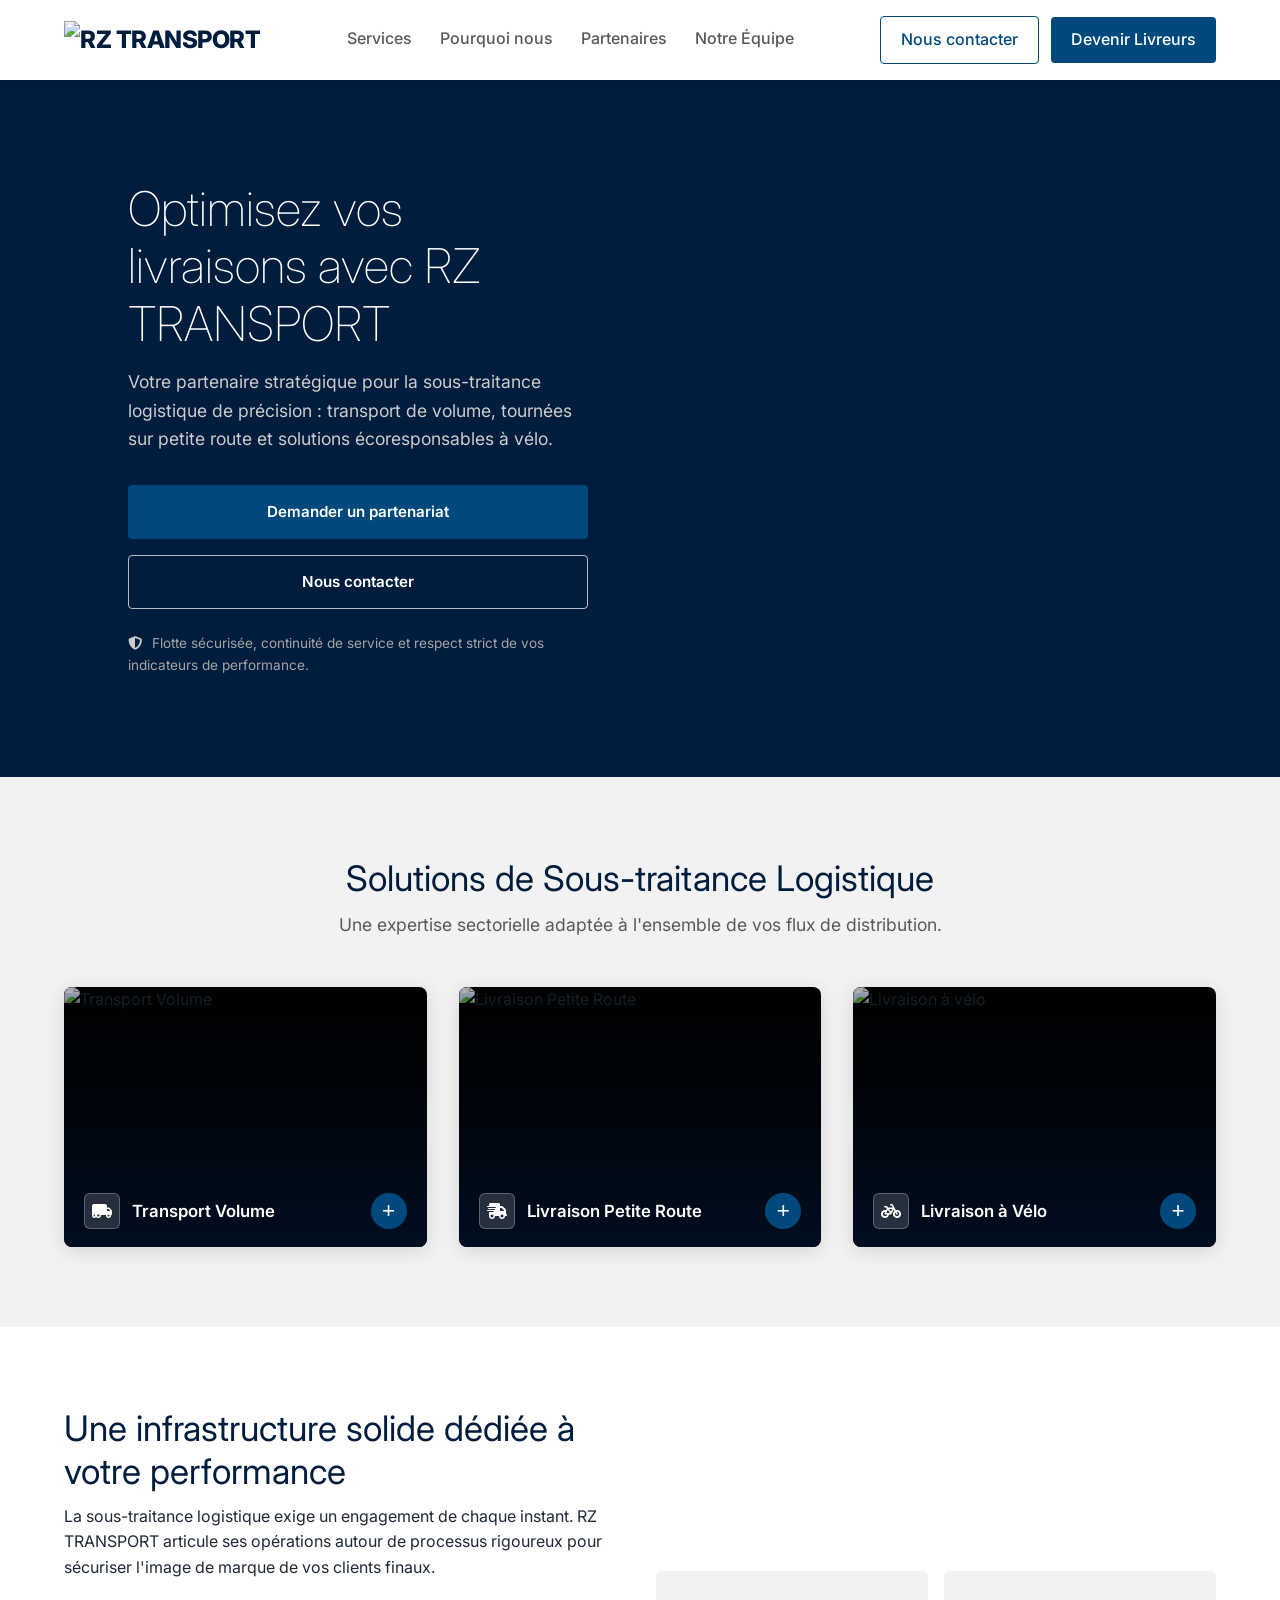
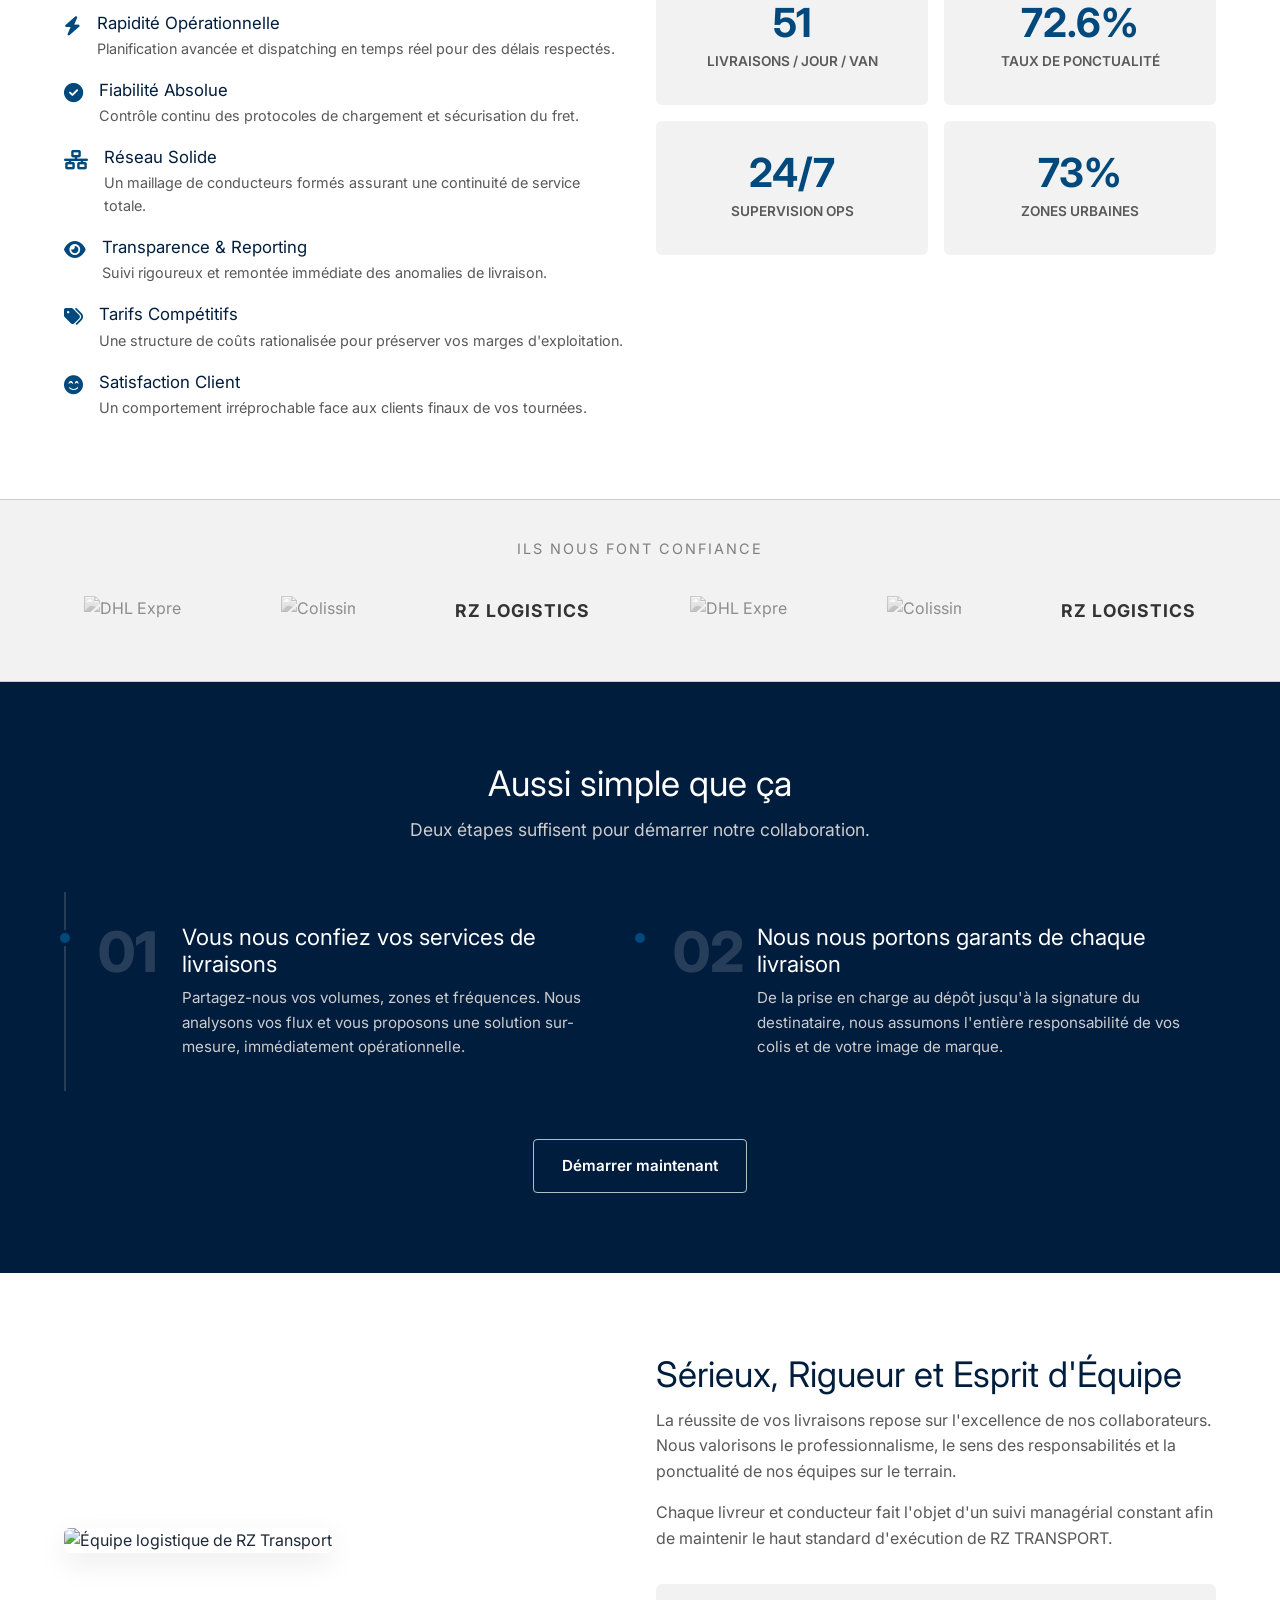
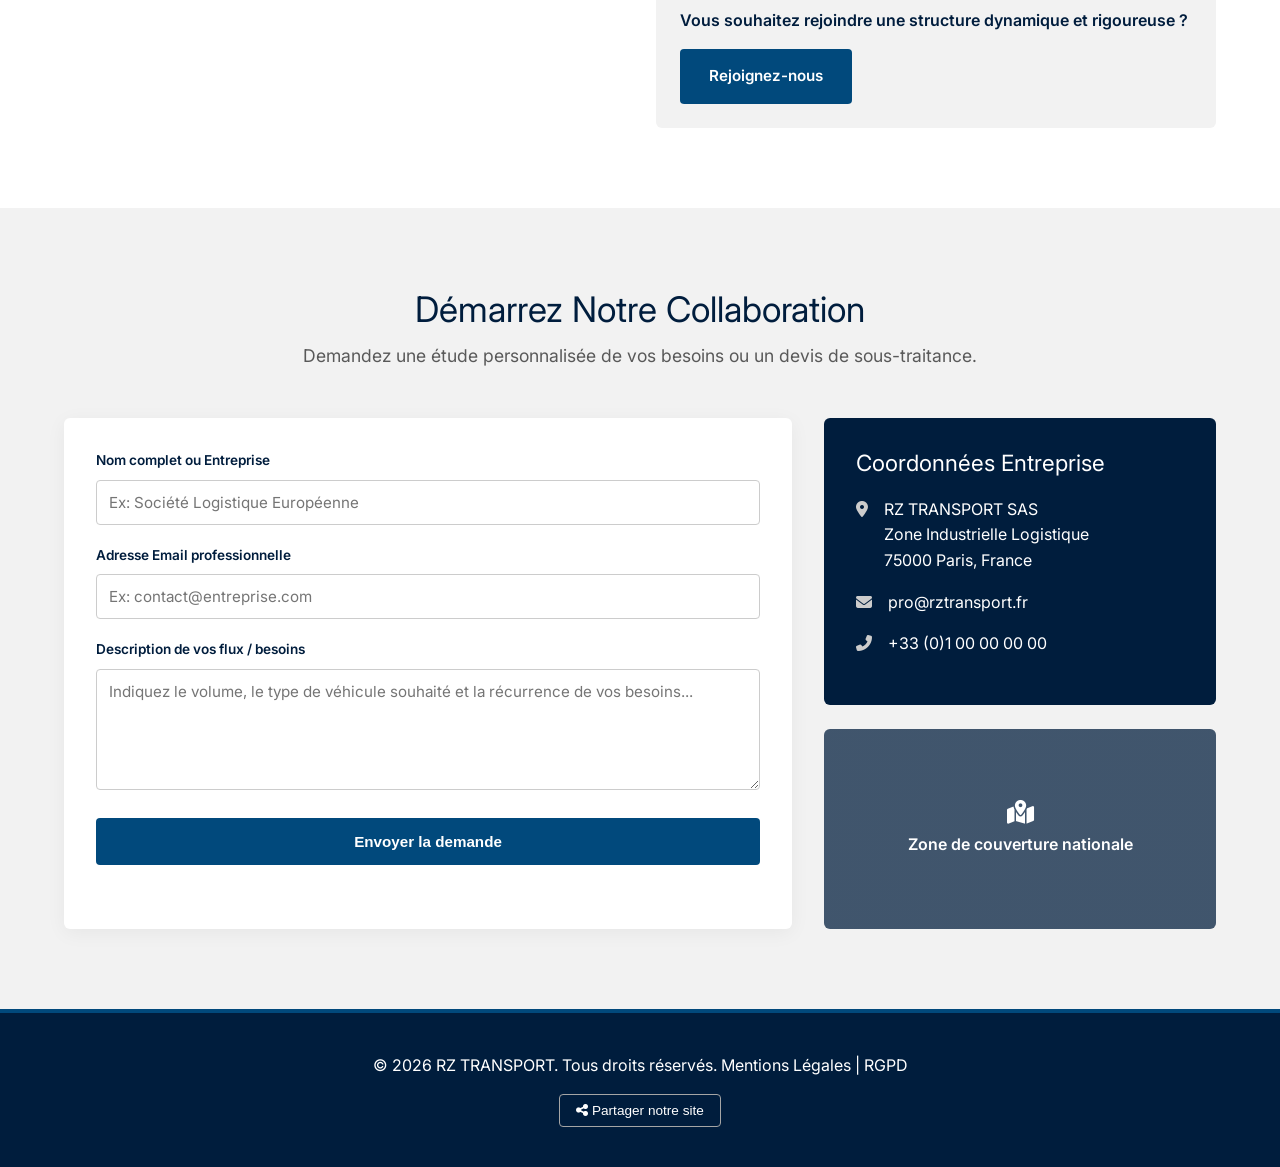
==== commit c4ae53a6: "comi" ====
--- a/index.html
+++ b/index.html
@@ -37,7 +37,7 @@
     <section class="hero-section">
         <div class="hero-left">
             <div class="hero-left-inner hero-content reveal">
-                <span class="section-eyebrow" style="color: var(--silver-2); opacity: 0.8;">Partenaire Logistique de Confiance</span>
+              
                 <h1>Optimisez vos livraisons avec RZ TRANSPORT</h1>
                 <p class="lead">Votre partenaire stratégique pour la sous-traitance logistique de précision : transport de volume, tournées sur petite route et solutions écoresponsables à vélo.</p>
                 <div class="hero-actions">
@@ -60,7 +60,7 @@
     <section id="services" class="services-section bg-light">
         <div class="container">
             <div class="section-header text-center reveal">
-                <span class="section-eyebrow">Nos Expertises</span>
+               
                 <h2>Solutions de Sous-traitance Logistique</h2>
                 <p class="section-subtitle">Une expertise sectorielle adaptée à l'ensemble de vos flux de distribution.</p>
             </div>
@@ -68,7 +68,7 @@
                 <div class="service-card-new reveal" onclick="toggleServiceCard(this)">
                   <img class="sc-photo" src="https://res.cloudinary.com/dcmnototc/image/upload/v1779806437/img3_irikfh.png" alt="Transport Volume">
                   <div class="sc-overlay"></div>
-                  <span class="sc-eyebrow">Volume</span>
+                  
                   <div class="sc-expand">
                     <p>Acheminement optimal de vos marchandises par camion de 20 m³ en lots sur palettes. Idéal pour la liaison inter-sites et les flux d'approvisionnement critiques.</p>
                     <a href="#contact" class="sc-cta">Nous contacter <i class="fas fa-arrow-right"></i></a>
@@ -85,7 +85,6 @@
                 <div class="service-card-new reveal" onclick="toggleServiceCard(this)">
                   <img class="sc-photo" src="https://res.cloudinary.com/dcmnototc/image/upload/v1779806440/img2_h4kutd.png" alt="Livraison Petite Route">
                   <div class="sc-overlay"></div>
-                  <span class="sc-eyebrow">petite route</span>
                   <div class="sc-expand">
                     <p>Gestion externalisée de vos tournées quotidiennes en fourgon. Capacité opérationnelle élevée avec une moyenne rigoureuse de 70 livraisons par jour.</p>
                     <a href="#contact" class="sc-cta">Nous contacter <i class="fas fa-arrow-right"></i></a>
@@ -102,7 +101,7 @@
                 <div class="service-card-new reveal" onclick="toggleServiceCard(this)">
                   <img class="sc-photo" src="https://res.cloudinary.com/dcmnototc/image/upload/v1779806441/img4_a75dns.png" alt="Livraison à vélo">
                   <div class="sc-overlay"></div>
-                  <span class="sc-eyebrow">Vélo</span>
+                  
                   <div class="sc-expand">
                     <p>Solutions du dernier kilomètre ultra-rapides et décarbonées pour petits colis. Agilité maximale au cœur des centres-villes denses.</p>
                     <a href="#contact" class="sc-cta">Nous contacter <i class="fas fa-arrow-right"></i></a>
@@ -123,7 +122,7 @@
         <div class="container">
             <div class="grid-2 gap-align">
                 <div class="reveal">
-                    <span class="section-eyebrow">Performance Garantie</span>
+                    
                     <h2>Une infrastructure solide dédiée à votre performance</h2>
                     <p>La sous-traitance logistique exige un engagement de chaque instant. RZ TRANSPORT articule ses opérations autour de processus rigoureux pour sécuriser l'image de marque de vos clients finaux.</p>
                     <div class="features-list">
@@ -184,7 +183,7 @@
     <section id="processus" class="process-section">
         <div class="container">
             <div class="section-header text-center reveal">
-                <span class="section-eyebrow">Comment ça marche</span>
+               
                 <h2>Aussi simple que ça</h2>
                 <p class="section-subtitle">Deux étapes suffisent pour démarrer notre collaboration.</p>
             </div>
@@ -218,7 +217,7 @@
                 <img src="https://res.cloudinary.com/dcmnototc/image/upload/v1779806438/img9_faupcr.png" alt="Équipe logistique de RZ Transport" class="team-main-img">
             </div>
             <div class="team-content reveal">
-                <span class="section-eyebrow">Le Capital Humain</span>
+                
                 <h2>Sérieux, Rigueur et Esprit d'Équipe</h2>
                 <p>La réussite de vos livraisons repose sur l'excellence de nos collaborateurs. Nous valorisons le professionnalisme, le sens des responsabilités et la ponctualité de nos équipes sur le terrain.</p>
                 <p>Chaque livreur et conducteur fait l'objet d'un suivi managérial constant afin de maintenir le haut standard d'exécution de RZ TRANSPORT.</p>
@@ -233,7 +232,7 @@
     <section id="contact" class="contact-section bg-light">
         <div class="container">
             <div class="section-header text-center reveal">
-                <span class="section-eyebrow">Collaboration</span>
+              
                 <h2>Démarrez Notre Collaboration</h2>
                 <p class="section-subtitle">Demandez une étude personnalisée de vos besoins ou un devis de sous-traitance.</p>
             </div>
